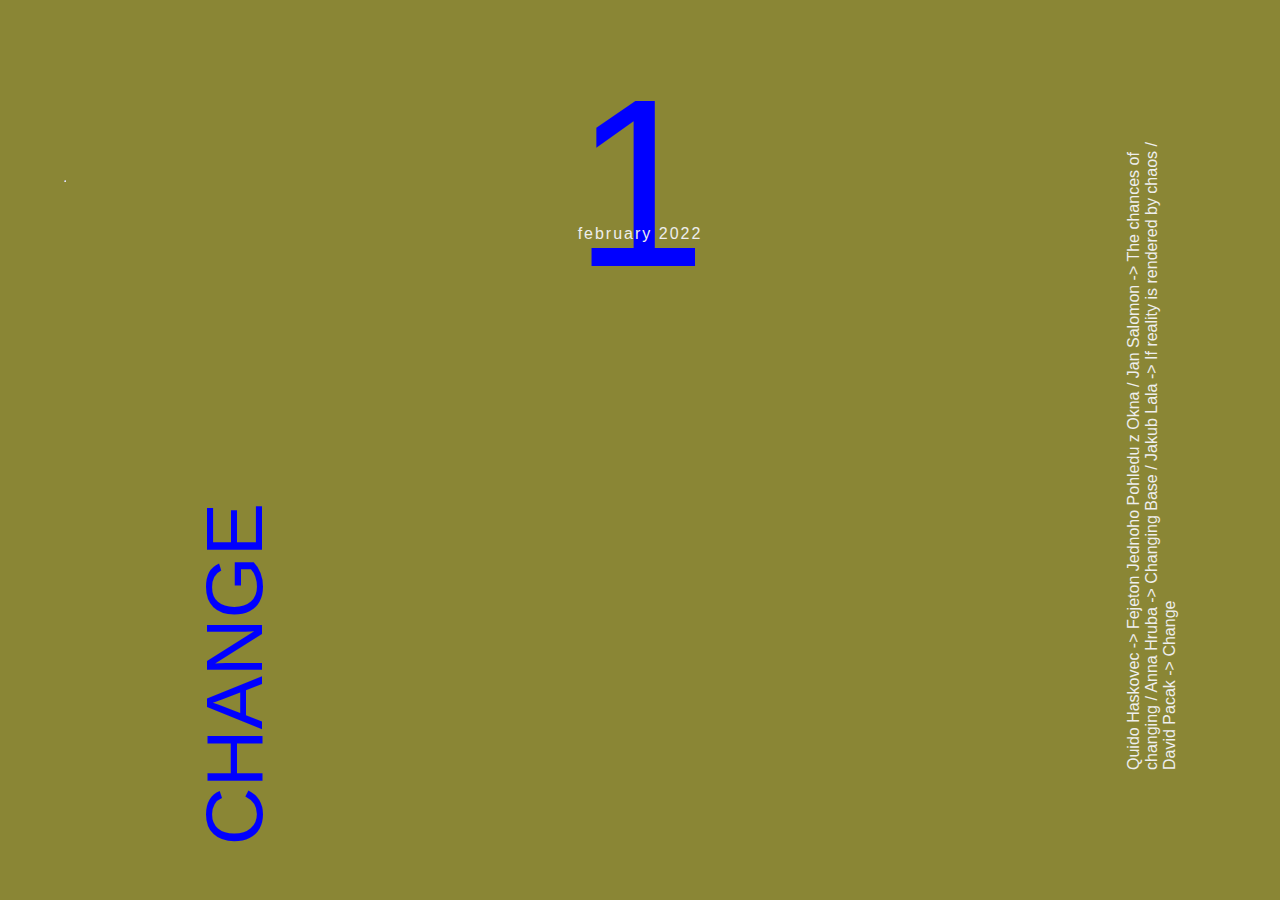
==== index.html @ f6cde09d "change" ====
<!DOCTYPE html>
<html lang="en">

<head>
    <meta charset="UTF-8">
    <meta http-equiv="X-UA-Compatible" content="IE=edge">
    <meta name="viewport" content="width=device-width, initial-scale=1.0">
    <link type="text/css" rel="stylesheet" href="./stripky.css">
    <title>Stripky</title>
</head>

<body>
    <div class="content">
        <section class="front-page">
            <span class="number">1</span>
            <span class="date">february 2022</span>
            <span class="number-title">CHANGE</span>
            <span class="authors">Quido Haskovec -> Fejeton Jednoho Pohledu z Okna / Jan Salomon -> The chances of
                changing / Anna Hruba -> Changing Base / Jakub Lala -> If reality is rendered by chaos / David Pacak ->
                Change</span>
        </section>
        <section class="one">
            <span class="author">Quido Haskovec</span>
            <span class="title">Fejeton Jednoho Pohledu z Okna
                <hr>
            </span>

            <span class="text">Podívám se z okna.
                <br><br>
                Geometrický obrazec poskládaný z kvádrů šedých a cihlových budov, přeplněné popelnice pitvořící se ze
                dna bezedné
                propasti pode mnou ohraničené betonem bez chuti, bez tvaru; přichází jaro. Stejně jako každým rokem
                venkovní vzduch se
                začíná nesměle oteplovat a kdybych z okna viděl nějaké stromy, tak mi to lehkým pokyvováním holých hlav
                potvrdí. Cítí
                konec zimy, která letos byla mírná a usměvavá, bez sněhu, bez slz, ale i přesto se její odchod už
                všichni těší. Stromy
                na to až se zase budou moct pochlubit bujnou kšticí rozcuchaných listů, nebojácně natřásající se ve
                větru velkoměsta, a
                já sám vlastně ani nevím na co. Stejně jako každým rokem mě změna, co smrdí ve vzduch zastihává
                nepřipraveného, ve
                zmuchlaném pyžamu za lehoulince ušmudlanou tabulkou skla s ještě stále zalepenýma očima medem nočních
                snů, které jsem
                tak jako každou noc už v tuhle chvíli už zapomněl. I po dvaceti dvou letech života se stále divím tomu,
                že se dny
                najednou bez vysvětlení začnou prodlužovat, tak jako stíny se zapadajícím sluncem, a všechno je najednou
                o něco
                krásnější.
                <br><br>
                Není to kvůli tomu, že bych o změně ročních období nevěděl, tak jako každý jsem ve čtvrté třídě základní
                školy viděl
                pestře vyvedené ilustrace v učebnici Přírodovědy a poslouchal věčně trpělivou Paní Učitelku, snažící se
                tento zázrak
                zjednodušeně vysvětlit. Chápu, že se naše planeta v rytmu waltzu půvabně obtáčí okolo Slunce, které se
                na ní galantně
                usmívá, někdy o něco víc a někdy zase o něco méně. Překvapí mě každoročně kvůli tomu, že mi skrze
                barevnou výměnu
                okolních kulis násilně připomene, že čas plyne. <br><br>

                S každým novým lístečkem, jenž vypučí na větvičce stromu jsem zase o
                něco starší – s každým vykvetlým kvítkem růže v Kensingtonských Zahradách mi vypadne jeden vlas. Čas
                plyne, jako
                Heraklitova mystická řeka, nikdy do ní nevstoupím podruhé, to proto, že v ní budu už navždy plavat.
                <br><br>
                Dívám se ven z okna do prostorů kanceláří nějaké nadnárodní firmy a jímá se mě jarní úzkost. Jestli pak
                ta dáma oblečená
                v profesionálním sáčku sedící za MacBookem, kterou pozoruji bez ostychu jako leguány v teráriích
                Zoologické Zahrady v
                Tróji, taky ve vzduchu cítí jaro? Těším se na odchod zimy, ale přesto nemám radost z příchodu jara,
                jelikož po něm
                přijde léto. V létě se všechno na chvíli zastaví, to jak horký vzdych roztaví postupně všechny naše
                starosti a tak máme
                chvilku na to si jen tak hrát, dojít společně s kamarády na Petřín a kochat se obzorem, pozorovat svět.
                V létě je čas na
                to se bez ostychu opít, porušit pár zákonů, poznat lásku svého života, poznat novou část světa, ležet na
                ručníku na
                koupališti a číst si, zahrát si volejbal, jít se projít, zavřít očí, propotit triko, usmívat se na lidi.
                <br><br>
                Jímá se mě jarní úzkost, protože je tohle léto jedno z posledních. Poslední možnost se posadit na zem v
                opojení
                absolutní svobody, jelikož za chvíli už budu muset do práce, vzít si hypotéku a stát se dospělým
                člověkem plně
                fungujícím v rámci kapitalistické společnosti.
                <br><br>
                Odvracím zrak od okna.

            </span>
        </section>
        <section class="two">
            <span class="author">Jan Salomon</span>
            <span class="title">The chances of changing
                <hr>
            </span>
            <span class="text">
                It is always enlightening to see my old mates from highschool. Our lives, which used to be so similar
                and dependent on
                one another, now often consist of events which hardly bear any resemblance whatsoever. And although the
                personalities
                might have remained mostly unchanged, the environmental variation we faced individually inevitably
                trickled down and
                altered some of our core values. Consequently, even though our infrequent interactions are still
                surprisingly seamless,
                there are the occasional “aha” moments when one realises that his close friend might not be completely
                aligned with him.
                <br><br>
                While observing significant differences between ourselves and strangers is a quite common occurrence,
                discovering
                disparities between us and our close ones can be much more destabilising. First thing that naturally
                comes to mind is
                the legitimacy and fragility of the relationship itself. Second, arguably an even more derailing aspect,
                is the
                questioning of one's own worldview. Since there likely is some level of respect which you hold for your
                friend, it is
                not as easy to disregard their novel input as it would be in the case of a complete stranger. Suddenly,
                it becomes much
                harder to remain ignorant to whatever novelty you have been made conscious of. This might be one of the
                greatest
                advantages of staying in touch with your old friends. Even though your lives may not be entangled as
                much as they used
                to be, there is an immense potential to continue to learn from one another. By separating, you have
                given each other the
                opportunity to get out of the bubble that was your friendship, a bubble which often led to mindless
                self-validation,
                rather than an exploration of new ideas.
                <br><br>

                I contemplate often how big of a role pure chance played in the progressive changes between my peers and
                I, and to what
                extent the different paths we all took were already predetermined by our nature. It seems to me, looking
                back at the
                last few years when I have been separated from the ones closest to me, that chance had almost everything
                to do with the
                changes in my perspectives. In the end, I did not really know what kind of environment I was signing
                myself up for when
                I was choosing my university, and I certainly had no idea what sort of people I would encounter and be
                influenced by. It
                seems fair to assume that my case is not an exception.
                <br><br>
                The belief that we are able to shape the environment around us and craft our path as we please may be,
                to a large
                extent, an illusion. We all are the products of chance. Often, we do not do what we have carefully
                planned out for
                ourselves ahead, but merely react to the randomness that life throws at us. However, although we are
                constantly and
                involuntarily shaped by what is happening in our close vicinity, we can choose how vulnerable we are
                going to be to
                these external forces. This does not mean we should disregard them, but rather acknowledge that they
                only form a tiny
                subset of what experiencing life can mean. Changing in the light of new experiences is inevitable (and
                also reasonable),
                but staying open to what we do not see is a decision one must actively work for.

            </span>
        </section>
        <section class="three">
            <span class="author">Anna Hruba</span>
            <span class="title">Changing Base
                <hr>
            </span>
            <span class="text">
                Besides being the most cliché form of beauty in nature, sunsets are also unique in that they are the
                subject of probably
                the most unsuccessful photographs. By that I mean attempts at capturing reality that completely miss the
                mark. Turns out
                it’s tough to make a camera sort through the abundance of colour in a way that remains appealing to the
                eye. But we love
                to try. This urge in us to carve out an instant, to create a believable lookalike of the moment, is what
                ends up
                preventing us from perceiving it. The actual click of the shutter takes us out of the reality, because
                we remove our
                attention from the view, giving it to the camera. I think it will be sad when we create phones that
                easily seize
                sunsets. There won’t be much everyday reality left untouched to experience.
                Lately I’ve felt more sensitive to what draws me into reality and what smudges it out. I could easily
                make technology
                the culprit. Spend an hour on my phone and for a couple hours after feeling like I’m not quite present.
                Like I must
                squeeze my hand to check that I’m physically here, because mentally it’s a slight haze. Yet the
                information-beaming
                pixels are only one form of what I replace reality with.
                <br><br>
                Perhaps in my thoughts and talks I stay connected to actual things. Still, it seems so banal to
                recollect what I heard
                or tasted without connecting it to other experiences and trying to uncover the similarities or patterns.
                Again, I enjoy
                leaving the layer closest to now and transforming it into systems or concepts. In conversations and
                contemplations, it
                is more stimulating, fun – and probably this process of departing from reality through our minds is what
                is necessary to
                do art or math or say jokes. So, as I feel like reaching some general truths about my surroundings, I’m
                just pressing
                the shutter.
                <br><br>

                To make the appreciation of good debate worse, my dad told me that when we argue and I make a better
                argument than him,
                it still does not mean I’m right. Which initially sounded like he’s just trying to avoid accepting my
                point of view but
                turns out a good argument is not truth. Now I must ask if when I talk about anything with someone and we
                reach an
                exciting conclusion, did we do that only because it was the end of a random direction we chose to
                pursue? So how can I
                know if my conversation has any value if it’s built on abstract concepts and does not even fold them
                into any truthful
                shapes? What about any of my thoughts?
                <br><br>
                Maybe I’m addicted to escaping reality through ideas or technology. I’m not sure if that would be bad or
                an essential
                part of being human. Nonetheless, this switching between reality of the tangible and intangible makes me
                wonder how much
                spending time in one affects the capacity to experience the other.
            </span>
        </section>
        <section class="four">
            <span class="author">Jakub Lala</span>

            <span class="poem">
                If reality is rendered by chaos, <br><br>
                where quantum blobs leap through walls,<br><br>
                and mother Entropy never falls.<br><br>
                If the Statistics display it all,<br><br>
                and the fundamental law,<br><br>
                brings about nothing,<br><br>
                but a pool of flaws,<br><br>
                what are you?<br><br>
                <br><br>

                You, as the part of the universe, <br><br>
                as not apart from the unity,<br><br>
                are also that thing that is itself indefinite.<br><br>
                Like our minds are swarmed with thoughts,<br><br>
                so your body is stormed with drugs:<br><br>
                all in all making us a disordered bunch of stuff.<br><br>
                If we agreed upon this simple premise,<br><br>

                <br><br>

                that all is inherently random, <br><br>
                and our own subjective experience <br><br>
                is nothing else but a lot of coincidence; <br><br>
                if we are defined by the nature of motion, <br><br>
                and nothing is ever set in stone, <br><br>
                then we should lose the notion, <br><br>
                that we ourselves are not just pure oscillations. <br><br>
                <br><br>

                Still, we do perfect our dreams,<br><br>
                in the world of ideals,<br><br>
                in the world where nothing is dynamic,<br><br>
                where all that is – purely is.<br><br>
                They stand on the stand of its essence,<br><br>
                and we perfectly understand their entire presence –<br><br>
                all of it, all at once, once and for all.<br><br>
                <br><br>

                How can this be?<br><br>
                If we are an ever-perturbing stream of matter,<br><br>
                how come all that matters,<br><br>
                would be unperturbable?<br><br>
                <br><br>
                ‘Oh, how much I would love to be better at ice hockey!’<br><br>
            </span>
        </section>
        <section class="four">
            <span class="poem">
                This hope and expectation for the future,<br><br>
                a static place that once it comes<br><br>
                is again transformed by the ever-present presence<br><br>
                of the present moment<br><br>
                which is just a torment<br><br>
                and a turmoil<br><br>
                of vanishing thoughts<br><br>
                and scorching sounds;<br><br>
                this longing for the ideal future,<br><br>
                which can never come,<br><br>
                as nothing ever arrives<br><br>
                and it will remain in the process of coming;<br><br>

                this wishful ambition,<br><br>
                laid out within boards,<br><br>
                paints the image wrong,<br><br>
                as no stroke could ever do<br><br>
                what God did a long time ago.<br><br>
                <br><br>
                Climbing up the stairs to my ideal,<br><br>
                regardless of me ever arriving to it,<br><br>
                my static goal – stuck in my gut –<br><br>
                will never describe the meaning<br><br>
                behind the nature’s rut:<br><br>
                <br><br>
                ‘If I were to become smarter, will I ever be smart?’<br><br>
                <br><br>
                Clinging to static ideas<br><br>
                does never bring about the tactile fruit.<br><br>
                And then living our lives with a boundary in mind<br><br>
                brings about nothing but a bad mood.<br><br>
                <br><br>
                No finish line is ever attainable.<br><br>
                There’s no fine line within the scope.<br><br>
                As a dynamically made beast,<br><br>
                I, myself, could never lie within beauty’s reach.<br><br>
                <br><br>
                My perception is limitless,<br><br>
                yet all my words keep on drawing the borderlands.<br><br>
                My goal should be limitless,<br><br>
                yet all it might ever be is incomparably bland.<br><br>
                – the useful target is both unbound and blank.<br><br>
            </span>
        </section>
        <section class="four">
            <span class="poem">
                Oh, how complex human creatures are<br><br>
                and how easily do we fall<br><br>
                into the midst of perfect words<br><br>
                that make no justice to it all<br><br>
                and just reduce the billiard balls<br><br>
                to a few lines of code.<br><br>
                <br><br>
                Oh, how much I would want<br><br>
                to let go of all my goals<br><br>
                and live within the boundlessness<br><br>
                of the reality’s brawl.<br><br>
                <br><br>
                Oh, how much would I want.<br><br>
            </span>
        </section>
        <section class="five">
            <span class="author">David Pacak</span>
            <span class="title">Change
                <hr>
            </span>
            <span class="text">
                Since I’m assuming most of you will tackle this rather broad theme from a life-change perspective (and
                since I have
                become rather exhausted contemplating about the uncertainty and change that I am currently going through
                in life on a
                daily basis) I will try and approach this topic from a bit of a different angle.
                <br><br>
                One of my courses this semester is called “Organisational change”. Bit of an ambiguous title if you ask
                me. What does
                organisational change even mean? Well, basically the nature of work has been constantly changing over
                the past couple of
                hundred years as organisations need to meet the challenges and pressures of the modern world. The main
                themes of this
                module are how are organisations changing and how to approach change from an organisational perspective,
                but in this
                short text, I would like to relate organisational change to our future careers. So how will our careers
                be different
                from the ones of our parents and what sort of benefits and challenges will we face? First of all, our
                jobs will be more
                flexible. Do you want to work from home? Sure, go ahead. Do you want to work 4-days a week? Sure, go
                ahead (as long as
                you meet your targets). Do you want to go for a 2-month long trip across Asia? Sure, go ahead (as long
                as you’ll work
                even harder when you come back). Sounds rather appealing. But. Secondly, our careers will be way more
                uncertain. There
                will no longer be a thing such as a life-long career (very common in the current Czech Republic) due to
                firms having to
                more effectively match capacity to demand. So, if you are struggling with uncertainty and change in your
                current life
                (similarly to me), perhaps it’s time to face them head-on, as the sooner we learn how to handle constant
                change and
                <br><br>
                uncertainty, the better equipped we will be for the future labour market. Are you excited about the jobs
                of the future?
                And do you think that increased flexibility/increased uncertainty is a worthy trade-off?
                <br><br>
                On a bit of a different note. There is a major change in technical regulations in F1 this season. Such a
                change only
                happens around once every decade or so and usually decides what team will be dominant in the upcoming
                years. F1 is a
                very inequitable sport full of positive feedback loops, so it is incredibly exciting that all teams will
                be starting
                “from scratch” and have a similar chance at coming up with a design, which will bring them success in
                the foreseeable
                future. Who will best adapt to the new regulations? Mercedes? Red Bull? McLaren? And who will win the
                title? Hamilton?
                Sainz? Alonso? No one knows. Everyone has a shot at winning.
            </span>
        </section>
        <section class="six">
            <span class="author"></span>
            <span class="title">
                <hr>
            </span>
            <span class="text-left">

                <br><br>
            </span>
            <span class="text-right">

            </span>
        </section>
    </div>
</body>

</html>
---- stripky.css ----
* {
  margin: 0;
  padding: 0;
  box-sizing: border-box;
  font-family: sans-serif;
}

/*ADD MEDIA QUERIES FOR PHONES
*/
@media (max-width: 800px) {
  /* CSS that should be displayed if width is equal to or less than 800px goes here */
}

.content {
  overflow-y: scroll;
  scroll-snap-type: y mandatory;
  height: 100vh;
}

section {
  font-weight: 300;
  height: 100vh;
  display: flex;
  justify-content: center;
  align-items: center;

  scroll-snap-align: center;
  scroll-snap-stop: normal;
}

.front-page {
  position: relative;
  background: #8a8635;
}

.number {
  font-size: 15em;
  position: absolute;
  top: 5%;
  color: blue;
}

.date {
  position: absolute;
  top: 25%;
  letter-spacing: 2px;
  color: #eeeeee;
}

.number-title {
  position: absolute;
  transform: rotate(-90deg);
  left: 5%;
  bottom: 20%;
  font-size: 5em;
  color: blue;
}

.authors {
  position: absolute;
  transform: rotate(-90deg);
  right: -20%;
  width: 50%;
  margin-right: 5%;
  color: #eeeeee;
}

.one {
  background: #91c483;
  position: relative;
}

.author {
  position: absolute;
  top: 15%;
  left: 5%;
}

.title {
  position: absolute;
  top: 20%;
  left: 5%;
}

.text-left {
  position: absolute;
  left: 5%;
  top: 25%;
  height: 50%;
  width: 44%;
  line-height: 1.6;
  text-align: justify;
  text-justify: inter-word;
  color: #353434;
}

.text-right {
  position: absolute;
  right: 5%;
  top: 15%;
  height: 50%;
  width: 44%;
  line-height: 1.6;
  text-align: justify;
  text-justify: inter-word;
  color: #353434;
}

.col-left {
  position: absolute;
  left: 15%;
  top: 25%;
  height: 50%;
  width: 30%;
  color: #353434;
}

.col-right {
  position: absolute;
  right: 15%;
  top: 25%;
  height: 50%;
  width: 30%;
  color: #353434;
}

.continue-poem {
  position: relative;
}

.continue-poem .col-left {
  position: absolute;
  left: 15%;
  top: 15%;
  height: 50%;
  width: 30%;
  color: #353434;
}

.continue-poem .col-right {
  position: absolute;
  right: 15%;
  top: 15%;
  height: 50%;
  width: 30%;
  color: #353434;
}

.one hr {
  border: 1px solid green;
}

.two {
  background: #eeeeee;
  position: relative;
}

.three {
  background: #ff6464;
  position: relative;
}

.four,
.continue-poem {
  background: #977171;
  position: relative;
}

.five {
  background: #8a8635;
  position: relative;
}
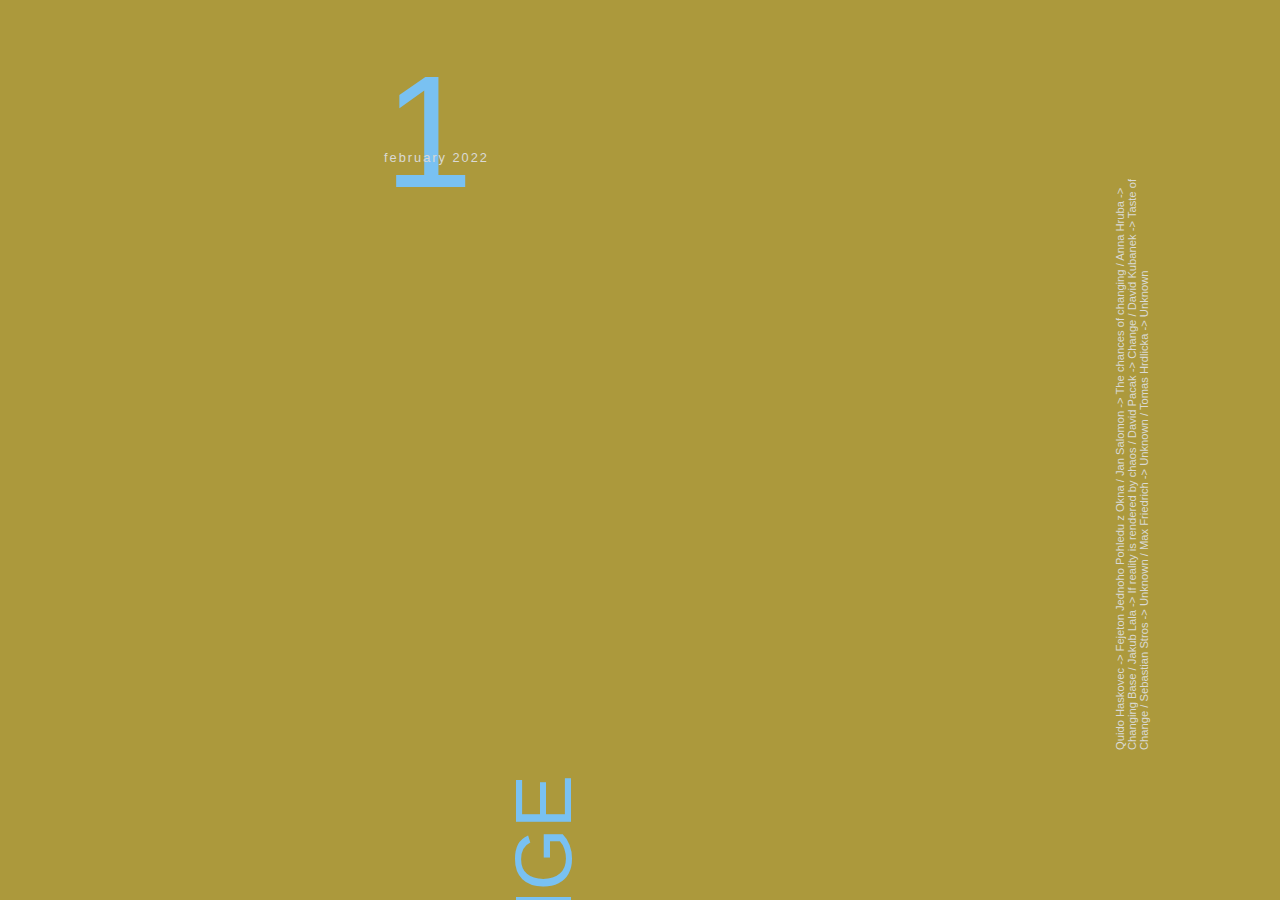
==== commit aa5381c7: "added david's text and made adjustments for the phone so the title and author are easier seen" ====
--- a/index.html
+++ b/index.html
@@ -17,13 +17,11 @@
             <span class="number-title">CHANGE</span>
             <span class="authors">Quido Haskovec -> Fejeton Jednoho Pohledu z Okna / Jan Salomon -> The chances of
                 changing / Anna Hruba -> Changing Base / Jakub Lala -> If reality is rendered by chaos / David Pacak ->
-                Change</span>
+                Change / David Kubanek -> Taste of Change / Sebastian Stros -> Unknown / Max Friedrich -> Unknown / Tomas Hrdlicka -> Unknown</span>
         </section>
         <section class="one">
             <span class="author">Quido Haskovec</span>
-            <span class="title">Fejeton Jednoho Pohledu z Okna
-                <hr>
-            </span>
+            <span class="title">Fejeton Jednoho Pohledu z Okna</span>
 
             <span class="text">Podívám se z okna.
                 <br><br>
@@ -88,9 +86,7 @@
         </section>
         <section class="two">
             <span class="author">Jan Salomon</span>
-            <span class="title">The chances of changing
-                <hr>
-            </span>
+            <span class="title">The chances of changing</span>
             <span class="text">
                 It is always enlightening to see my old mates from highschool. Our lives, which used to be so similar
                 and dependent on
@@ -154,9 +150,7 @@
         </section>
         <section class="three">
             <span class="author">Anna Hruba</span>
-            <span class="title">Changing Base
-                <hr>
-            </span>
+            <span class="title">Changing Base</span>
             <span class="text">
                 Besides being the most cliché form of beauty in nature, sunsets are also unique in that they are the
                 subject of probably
@@ -232,7 +226,6 @@
                 so your body is stormed with drugs:<br><br>
                 all in all making us a disordered bunch of stuff.<br><br>
                 If we agreed upon this simple premise,<br><br>
-
                 <br><br>
 
                 that all is inherently random, <br><br>
@@ -253,16 +246,19 @@
                 all of it, all at once, once and for all.<br><br>
                 <br><br>
 
+            </span>
+        </section>
+        <section class="four">
+            <span class="poem">
                 How can this be?<br><br>
                 If we are an ever-perturbing stream of matter,<br><br>
                 how come all that matters,<br><br>
                 would be unperturbable?<br><br>
                 <br><br>
+
                 ‘Oh, how much I would love to be better at ice hockey!’<br><br>
-            </span>
-        </section>
-        <section class="four">
-            <span class="poem">
+                <br><br>
+
                 This hope and expectation for the future,<br><br>
                 a static place that once it comes<br><br>
                 is again transformed by the ever-present presence<br><br>
@@ -275,6 +271,7 @@
                 which can never come,<br><br>
                 as nothing ever arrives<br><br>
                 and it will remain in the process of coming;<br><br>
+                <br><br>
 
                 this wishful ambition,<br><br>
                 laid out within boards,<br><br>
@@ -282,33 +279,39 @@
                 as no stroke could ever do<br><br>
                 what God did a long time ago.<br><br>
                 <br><br>
+
                 Climbing up the stairs to my ideal,<br><br>
                 regardless of me ever arriving to it,<br><br>
                 my static goal – stuck in my gut –<br><br>
                 will never describe the meaning<br><br>
                 behind the nature’s rut:<br><br>
                 <br><br>
+
                 ‘If I were to become smarter, will I ever be smart?’<br><br>
                 <br><br>
+
                 Clinging to static ideas<br><br>
                 does never bring about the tactile fruit.<br><br>
                 And then living our lives with a boundary in mind<br><br>
                 brings about nothing but a bad mood.<br><br>
                 <br><br>
+
+            </span>
+        </section>
+        <section class="four">
+            <span class="poem">
                 No finish line is ever attainable.<br><br>
                 There’s no fine line within the scope.<br><br>
                 As a dynamically made beast,<br><br>
                 I, myself, could never lie within beauty’s reach.<br><br>
                 <br><br>
+
                 My perception is limitless,<br><br>
                 yet all my words keep on drawing the borderlands.<br><br>
                 My goal should be limitless,<br><br>
                 yet all it might ever be is incomparably bland.<br><br>
                 – the useful target is both unbound and blank.<br><br>
-            </span>
-        </section>
-        <section class="four">
-            <span class="poem">
+                <br><br>
                 Oh, how complex human creatures are<br><br>
                 and how easily do we fall<br><br>
                 into the midst of perfect words<br><br>
@@ -326,9 +329,7 @@
         </section>
         <section class="five">
             <span class="author">David Pacak</span>
-            <span class="title">Change
-                <hr>
-            </span>
+            <span class="title">Change</span>
             <span class="text">
                 Since I’m assuming most of you will tackle this rather broad theme from a life-change perspective (and
                 since I have
@@ -379,9 +380,59 @@
             </span>
         </section>
         <section class="six">
+            <span class="author">David Kubanek</span>
+            <span class="title">Taste of Change</span>
+            <span class="dialogue">
+                <span class="dialogue-left">What is happening to me?</span> <br> <br>
+                <span class="dialogue-right">You are having a vision.</span> <br> <br>
+                <span class="dialogue-left">But I don’t see anything.</span> <br> <br>
+                <span class="dialogue-right">No, but soon you might understand something.</span> <br> <br>
+                <span class="dialogue-left">Who are you? Do you see me?</span> <br> <br>
+                <span class="dialogue-right">
+                    You occupy my world, but I don’t really occupy yours. I’m above your frame of reference. I am what you are to a
+                    bacterium: confined to its two-dimensional world it doesn’t grasp your world of three dimensions, your world of symbols
+                    and abstractions. I am displaced from you by one more plane, one more level of abstraction.
+                    <br><br>
+                    And yes, I do see you, though not with the eyes. <br> <br>
+                </span>
+                <span class="dialogue-left">What do you see then?</span><br> <br>
+                <span class="dialogue-right">
+                    To put it in your terms, I see you as an ensemble of balance points. I see where you stand on the scale of love and
+                    hatred, generosity and greed, industriousness and laziness. I see your position on all the scales. Even those that are
+                    defined by your circumstances more than your choices like luck and misfortune or health and disease. Except we don’t use
+                    such dualities. We perceive you as free-floating points defined by a single quality. <br> <br>
+                </span> <br> <br>
+                <span class="dialogue-left">You mean virtue? Or perhaps goodness?</span><br> <br>
+                <span class="dialogue-right">
+                    Flavour. You could hardly grasp it from your perspective. We don’t only perceive who you are, but how you got there, the
+                    path. That’s who you are to us. The change over time. We perceive you as four-dimensional entities with the temporal
+                    dimension palpable in its entirety while you only experience a slice of it at a time, the present. Like if you plot a
+                    variable over time to see the shape of its change, we feel how all those balance points that define your being shift in
+                    position throughout your entire life. Change defines your flavour. That’s what we feel. You might call it destiny. <br> <br>
+                </span><br> <br>
+                <span class="dialogue-left">And can you taste a good life? I mean, are some better than others? </span><br> <br>
+                <span class="dialogue-right">
+                    Some of you are a bit blander, some offer more exotic flavours, but we don’t do good or bad, all just are. It’s a matter
+                    of taste. <br> <br>
+                    And it’s not only you humans we feel. It’s all other life, it’s the full physical, social, epistemic reality. It’s
+                    everything. What a spectacle to feel it whole as it twists through time as an entangled swarm. <br> <br>
+                </span><br> <br>
+                <span class="dialogue-left">
+                    So, if you can taste it all, our universe just as our life must have an end. Like feeling the shape of an infinite
+                    object, one cannot taste eternity, right?
+                </span><br> <br>
+                <span class="dialogue-right">
+                        I won’t reveal this to you. I too only get a slice of perhaps an even higher reality. I too face inherent mysteries. But
+                    I will tell you this. Do not clutch to a static picture of the world but move with the tides of its dynamic nature. Life
+                    doesn’t linger. Embrace impermanence as a property of reality and appreciate the temporal dimension of its beauty. It’s
+                    not constant, incessant Eden, it’s a dynamic paradise so learn to dance to its music. Live it, study it, and perhaps
+                    you’ll get a glimpse of its taste. Perhaps you’ll see that there’s a bit of flavour in everything.
+                </span><br> <br>
+            </span>
+        </section>
+        <section class="seven">
             <span class="author"></span>
             <span class="title">
-                <hr>
             </span>
             <span class="text-left">
 
--- a/stripky.css
+++ b/stripky.css
@@ -1,14 +1,17 @@
+:root {
+  --content-text: #353434;
+  --title-blue: #79c1f2;
+  --title-text: #dad9d6;
+  --theme-one-color: #bb8588;
+  --theme-two-color: #cdb699;
+  --theme-three-color: #869aae;
+}
+
 * {
   margin: 0;
   padding: 0;
   box-sizing: border-box;
   font-family: sans-serif;
-}
-
-/*ADD MEDIA QUERIES FOR PHONES
-*/
-@media (max-width: 800px) {
-  /* CSS that should be displayed if width is equal to or less than 800px goes here */
 }
 
 .content {
@@ -24,149 +27,385 @@
   justify-content: center;
   align-items: center;
 
-  scroll-snap-align: center;
+  scroll-snap-align: start;
   scroll-snap-stop: normal;
-}
-
-.front-page {
-  position: relative;
-  background: #8a8635;
 }
 
 .number {
   font-size: 15em;
   position: absolute;
-  top: 5%;
-  color: blue;
+  top: 40px;
+  color: var(--title-blue);
 }
 
 .date {
   position: absolute;
-  top: 25%;
+  top: 200px;
   letter-spacing: 2px;
-  color: #eeeeee;
+  color: var(--title-text);
 }
 
 .number-title {
   position: absolute;
   transform: rotate(-90deg);
+  left: 1%;
+  margin-bottom: -20%;
+  font-size: 5em;
+  color: var(--title-blue);
+}
+
+.authors {
+  position: absolute;
+  transform: rotate(-90deg);
+
+  margin-right: 15%;
+  color: var(--title-text);
+}
+
+.author {
+  position: absolute;
+  top: 55px;
   left: 5%;
-  bottom: 20%;
-  font-size: 5em;
-  color: blue;
-}
-
-.authors {
-  position: absolute;
-  transform: rotate(-90deg);
-  right: -20%;
-  width: 50%;
-  margin-right: 5%;
-  color: #eeeeee;
-}
-
-.one {
-  background: #91c483;
-  position: relative;
-}
-
-.author {
-  position: absolute;
-  top: 15%;
+  color: var(--content-text);
+}
+
+.title {
+  position: absolute;
+  top: 55px;
+  left: 50%;
+  color: var(--content-text);
+  text-transform: uppercase;
+}
+
+.text {
+  column-count: 2;
+  column-gap: 50px;
+
+  position: absolute;
+  top: 125px;
   left: 5%;
-}
-
-.title {
-  position: absolute;
-  top: 20%;
-  left: 5%;
-}
-
-.text-left {
-  position: absolute;
-  left: 5%;
-  top: 25%;
-  height: 50%;
-  width: 44%;
-  line-height: 1.6;
+  right: 5%;
+  height: fit-content;
+  line-height: 1.3;
   text-align: justify;
   text-justify: inter-word;
-  color: #353434;
-}
-
-.text-right {
-  position: absolute;
+  color: var(--content-text);
+}
+
+.poem {
+  column-count: 3;
+
+  position: absolute;
+  top: 135px;
+  left: 5%;
   right: 5%;
-  top: 15%;
-  height: 50%;
-  width: 44%;
-  line-height: 1.6;
+  height: fit-content;
+  color: var(--content-text);
+}
+
+.dialogue {
+  column-count: 2;
+
+  position: absolute;
+  top: 135px;
+  left: 5%;
+  right: 5%;
+  height: fit-content;
+  color: var(--content-text);
+}
+
+.dialogue-left {
+  text-align: left;
   text-align: justify;
-  text-justify: inter-word;
-  color: #353434;
-}
-
-.col-left {
-  position: absolute;
-  left: 15%;
-  top: 25%;
-  height: 50%;
-  width: 30%;
-  color: #353434;
-}
-
-.col-right {
-  position: absolute;
-  right: 15%;
-  top: 25%;
-  height: 50%;
-  width: 30%;
-  color: #353434;
+  font-style: italic;
+}
+
+.dialogue-right {
+  float: right;
+  text-align: right;
+  text-align: justify;
+  margin-left: 20%;
+}
+
+.front-page {
+  position: relative;
+  background: #ac993c;
 }
 
 .continue-poem {
   position: relative;
 }
 
-.continue-poem .col-left {
-  position: absolute;
-  left: 15%;
-  top: 15%;
-  height: 50%;
-  width: 30%;
-  color: #353434;
-}
-
-.continue-poem .col-right {
-  position: absolute;
-  right: 15%;
-  top: 15%;
-  height: 50%;
-  width: 30%;
-  color: #353434;
-}
-
-.one hr {
-  border: 1px solid green;
+.one {
+  background: var(--theme-one-color);
+  position: relative;
 }
 
 .two {
-  background: #eeeeee;
+  background: var(--theme-two-color);
   position: relative;
 }
 
 .three {
-  background: #ff6464;
+  background: var(--theme-three-color);
   position: relative;
 }
 
 .four,
 .continue-poem {
-  background: #977171;
+  background: var(--theme-one-color);
   position: relative;
 }
 
 .five {
-  background: #8a8635;
-  position: relative;
-}
+  background: var(--theme-two-color);
+  position: relative;
+}
+
+.six {
+  background: var(--theme-three-color);
+  position: relative;
+}
+
+@media screen and (max-width: 25em) {
+  .authors {
+    position: absolute;
+    transform: rotate(-90deg);
+    left: 8%;
+    width: 500px;
+    font-size: 0.7em;
+  }
+
+  .number {
+    font-size: 7em;
+    position: absolute;
+    top: 15%;
+    left: 30%;
+    color: var(--title-blue);
+  }
+
+  .date {
+    position: absolute;
+    top: 23%;
+    left: 30%;
+    font-size: 0.6em;
+    letter-spacing: 2px;
+  }
+
+  .number-title {
+    right: 16%;
+    top: 60%;
+    font-size: 5em;
+  }
+
+  .author,
+  .title,
+  .text,
+  .poem,
+  .dialogue {
+    margin-top: 5em;
+  }
+
+  .text {
+    column-count: 1;
+    font-size: 0.9em;
+  }
+
+  .poem {
+    column-count: 2;
+    font-size: 0.9em;
+  }
+
+  .dialogue {
+    column-count: 1;
+    font-size: 00.9em;
+  }
+
+  .one {
+    height: 300vh;
+  }
+
+  .two {
+    height: 290vh;
+  }
+
+  .three,
+  .five {
+    height: 250vh;
+  }
+
+  .four {
+    height: 170vh;
+  }
+
+  .six {
+    height: 300vh;
+  }
+}
+
+@media screen and (min-width: 30em) {
+  .authors {
+    position: absolute;
+    transform: rotate(-90deg);
+    left: 8%;
+    width: 500px;
+    font-size: 0.7em;
+  }
+
+  .number {
+    font-size: 7em;
+    position: absolute;
+    top: 15%;
+    left: 30%;
+    color: var(--title-blue);
+  }
+
+  .date {
+    position: absolute;
+    top: 23%;
+    left: 30%;
+    font-size: 0.6em;
+    letter-spacing: 2px;
+  }
+
+  .number-title {
+    right: 16%;
+    top: 60%;
+    font-size: 5em;
+  }
+
+  .author,
+  .title,
+  .text,
+  .poem,
+  .dialogue {
+    margin-top: 5em;
+  }
+
+  .text {
+    column-count: 1;
+    font-size: 0.9em;
+  }
+
+  .poem {
+    column-count: 2;
+    font-size: 0.9em;
+  }
+
+  .dialogue {
+    column-count: 1;
+  }
+
+  .one {
+    height: 230vh;
+  }
+
+  .two {
+    height: 220vh;
+  }
+
+  .three,
+  .five {
+    height: 200vh;
+  }
+
+  .four {
+    height: 150vh;
+  }
+
+  .six {
+    height: 270vh;
+  }
+}
+
+@media screen and (min-width: 30em) {
+  .authors {
+    position: absolute;
+    transform: rotate(-90deg);
+    left: 40%;
+    width: 500px;
+  }
+
+  .number {
+    font-size: 10em;
+    position: absolute;
+    top: 40px;
+    color: var(--title-blue);
+  }
+
+  .date {
+    position: absolute;
+    top: 150px;
+    font-size: 0.8em;
+    letter-spacing: 2px;
+  }
+
+  .title {
+    position: absolute;
+    top: 55px;
+    left: 50%;
+  }
+
+  .one,
+  .two,
+  .three,
+  .five {
+    height: 200vh;
+  }
+
+  .six {
+    height: 220vh;
+  }
+
+  .four {
+    height: 150vh;
+  }
+}
+
+@media screen and (min-width: 44em) {
+  .authors {
+    position: absolute;
+    transform: rotate(-90deg);
+    left: 60%;
+    width: 500px;
+  }
+
+  .one,
+  .two,
+  .three,
+  .five {
+    height: 130vh;
+  }
+
+  .six {
+    height: 200vh;
+  }
+
+  .four {
+    height: 100vh;
+  }
+}
+
+@media screen and (min-width: 60em) {
+  .authors {
+    position: absolute;
+    transform: rotate(-90deg);
+    left: 65%;
+    width: 600px;
+  }
+
+  .one,
+  .two,
+  .three,
+  .five {
+    height: 110vh;
+  }
+
+  .six {
+    height: 190vh;
+  }
+
+  .four {
+    height: 100vh;
+  }
+}
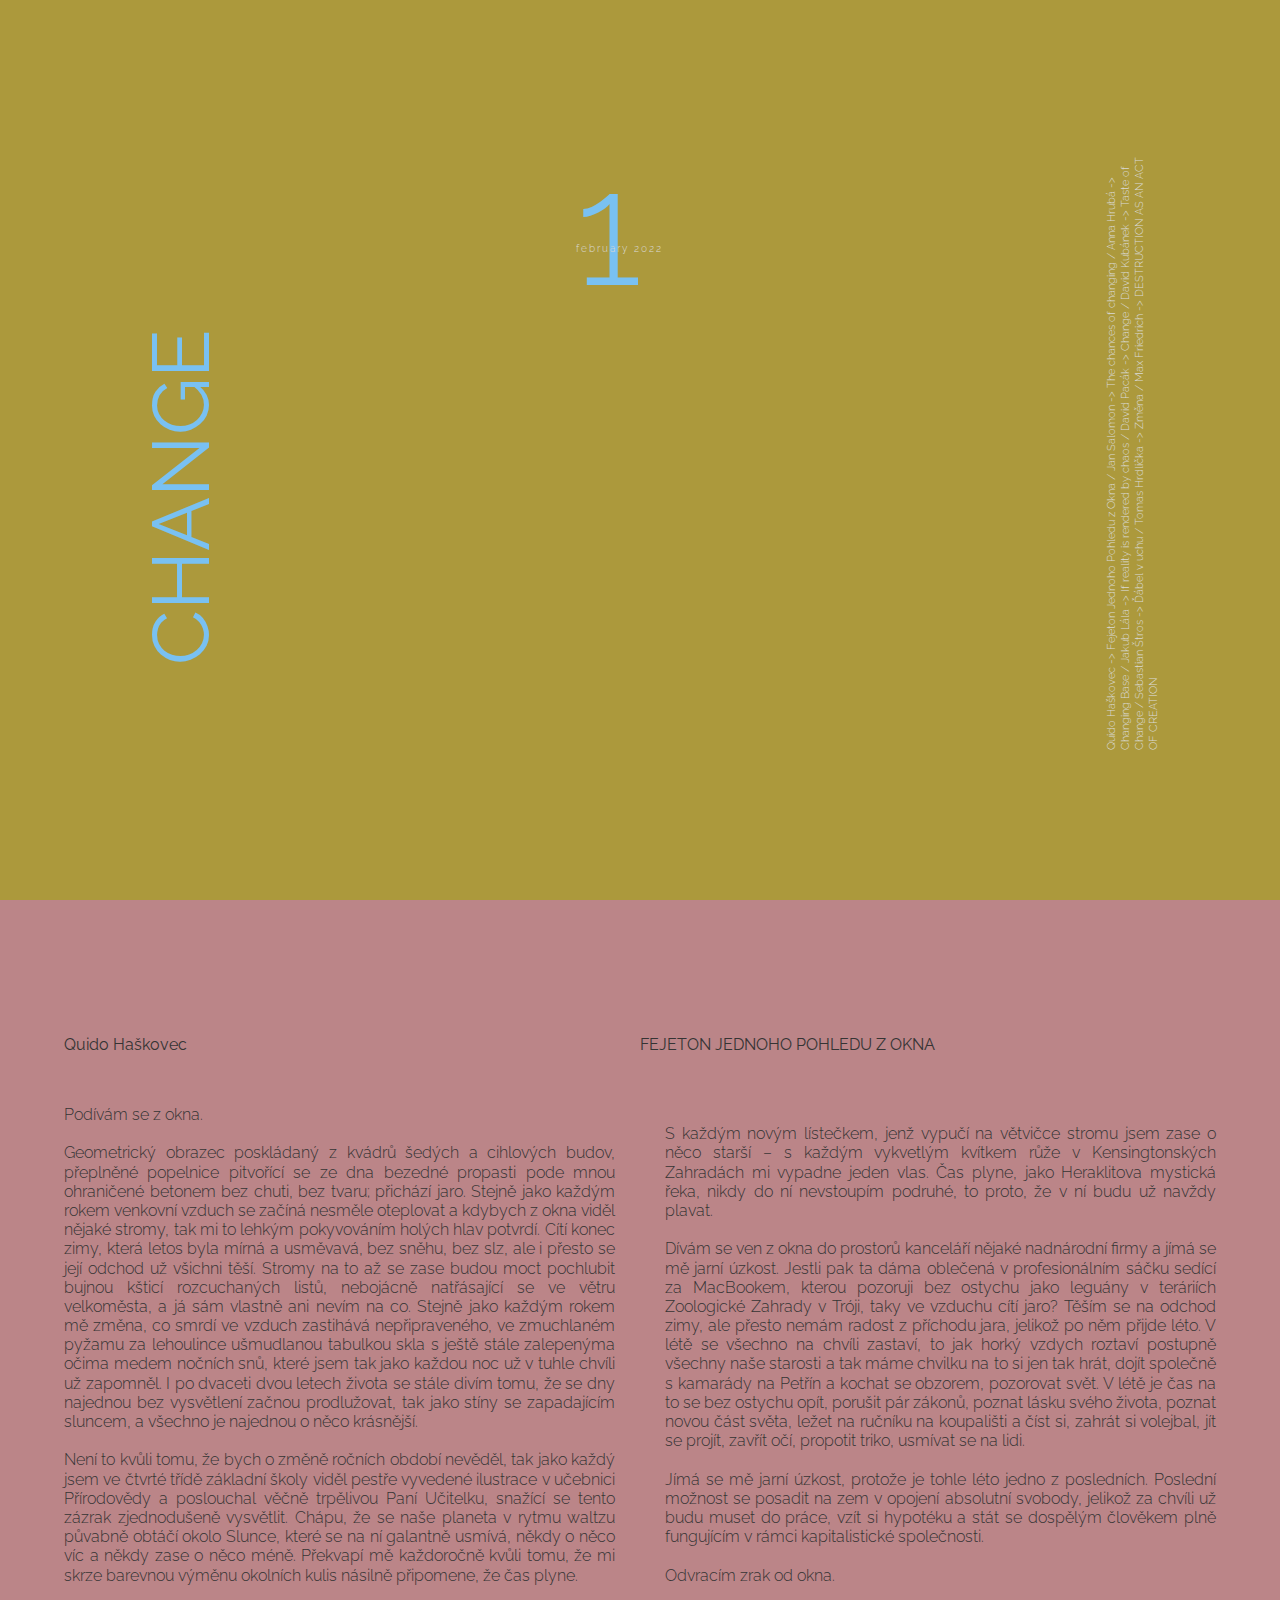
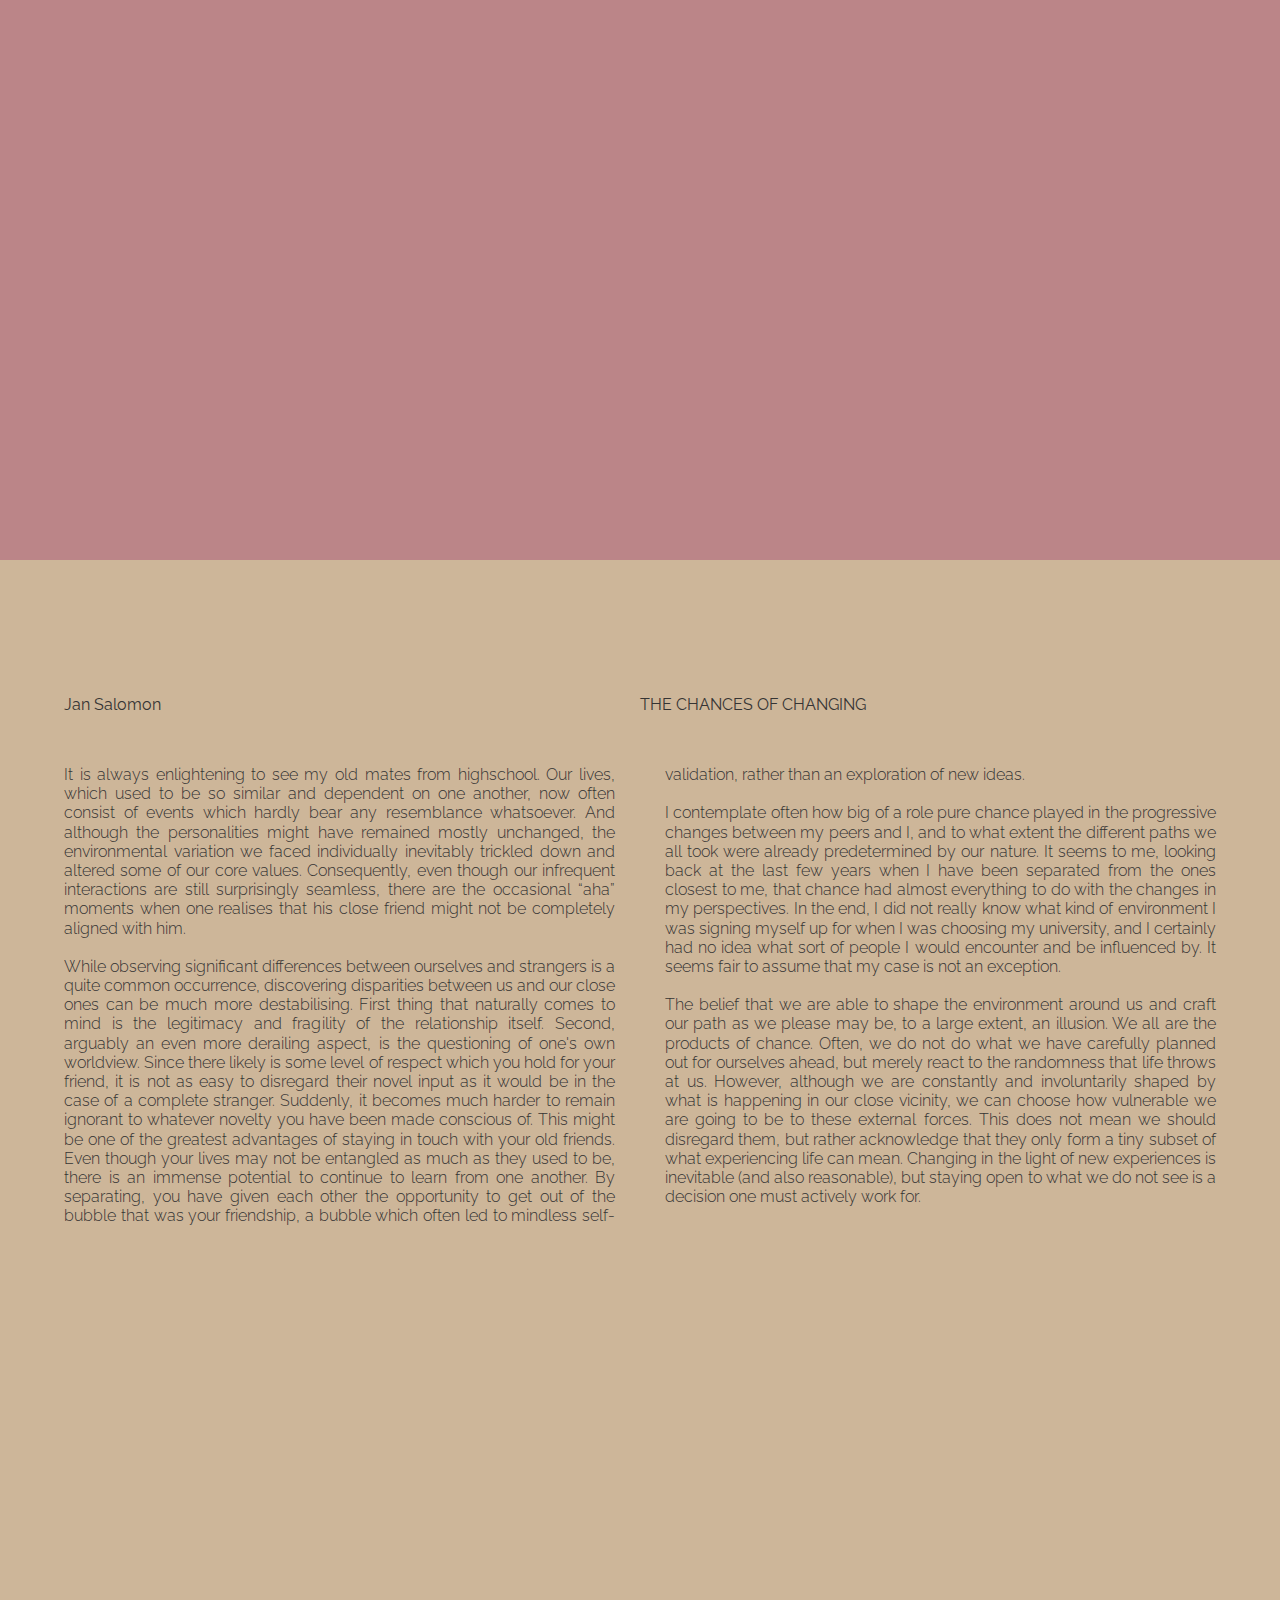
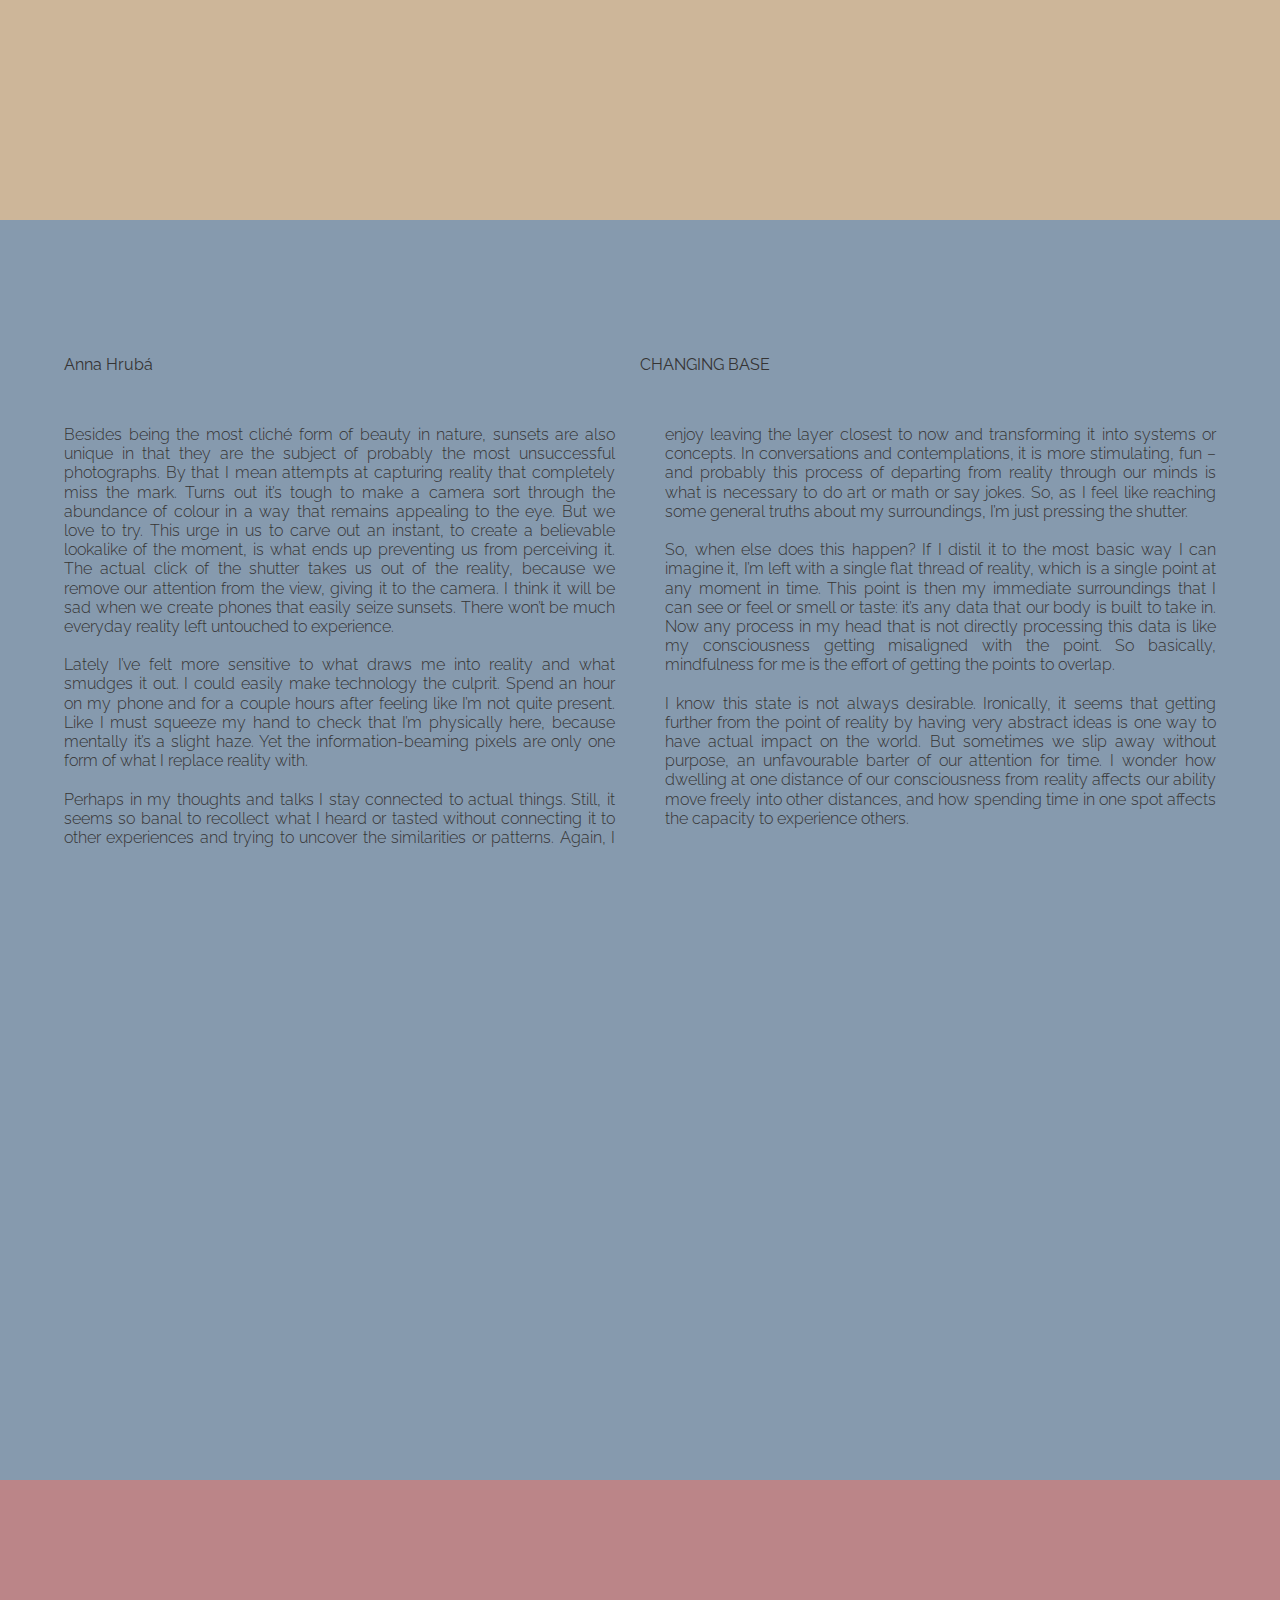
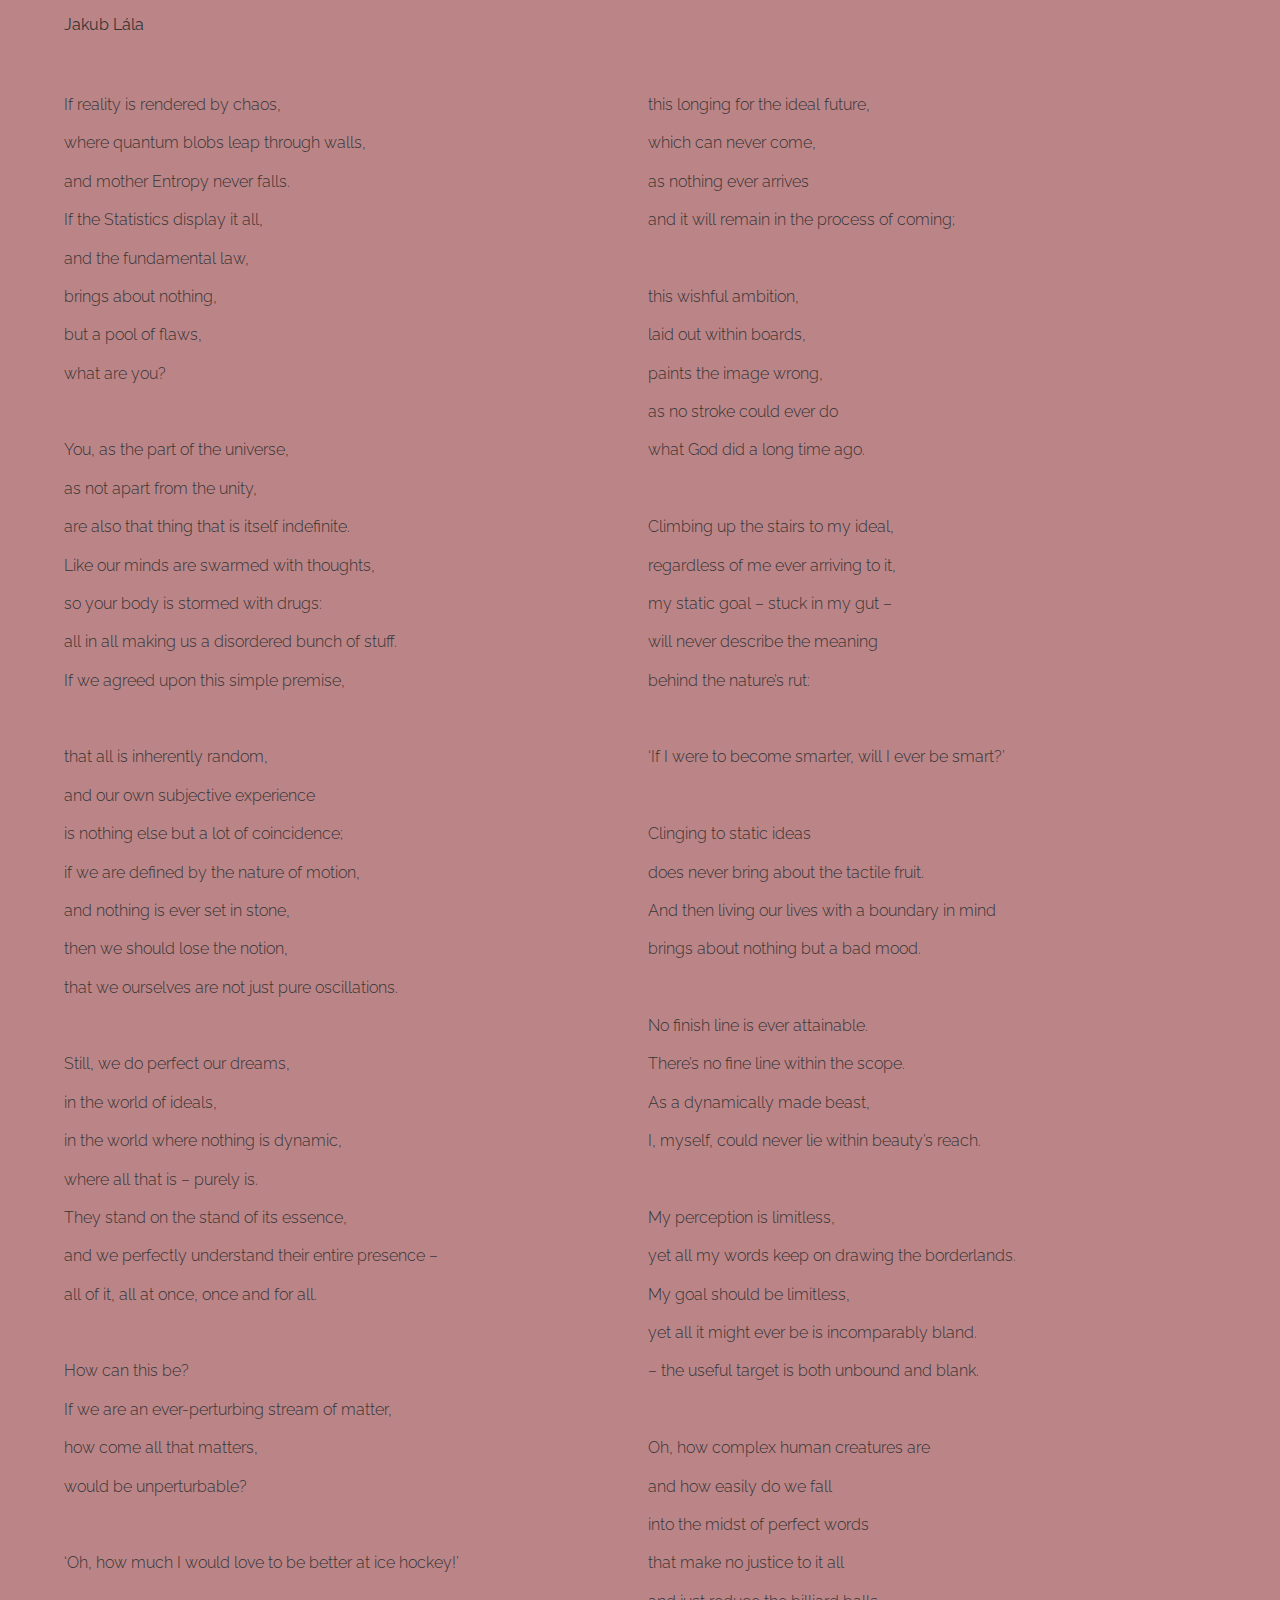
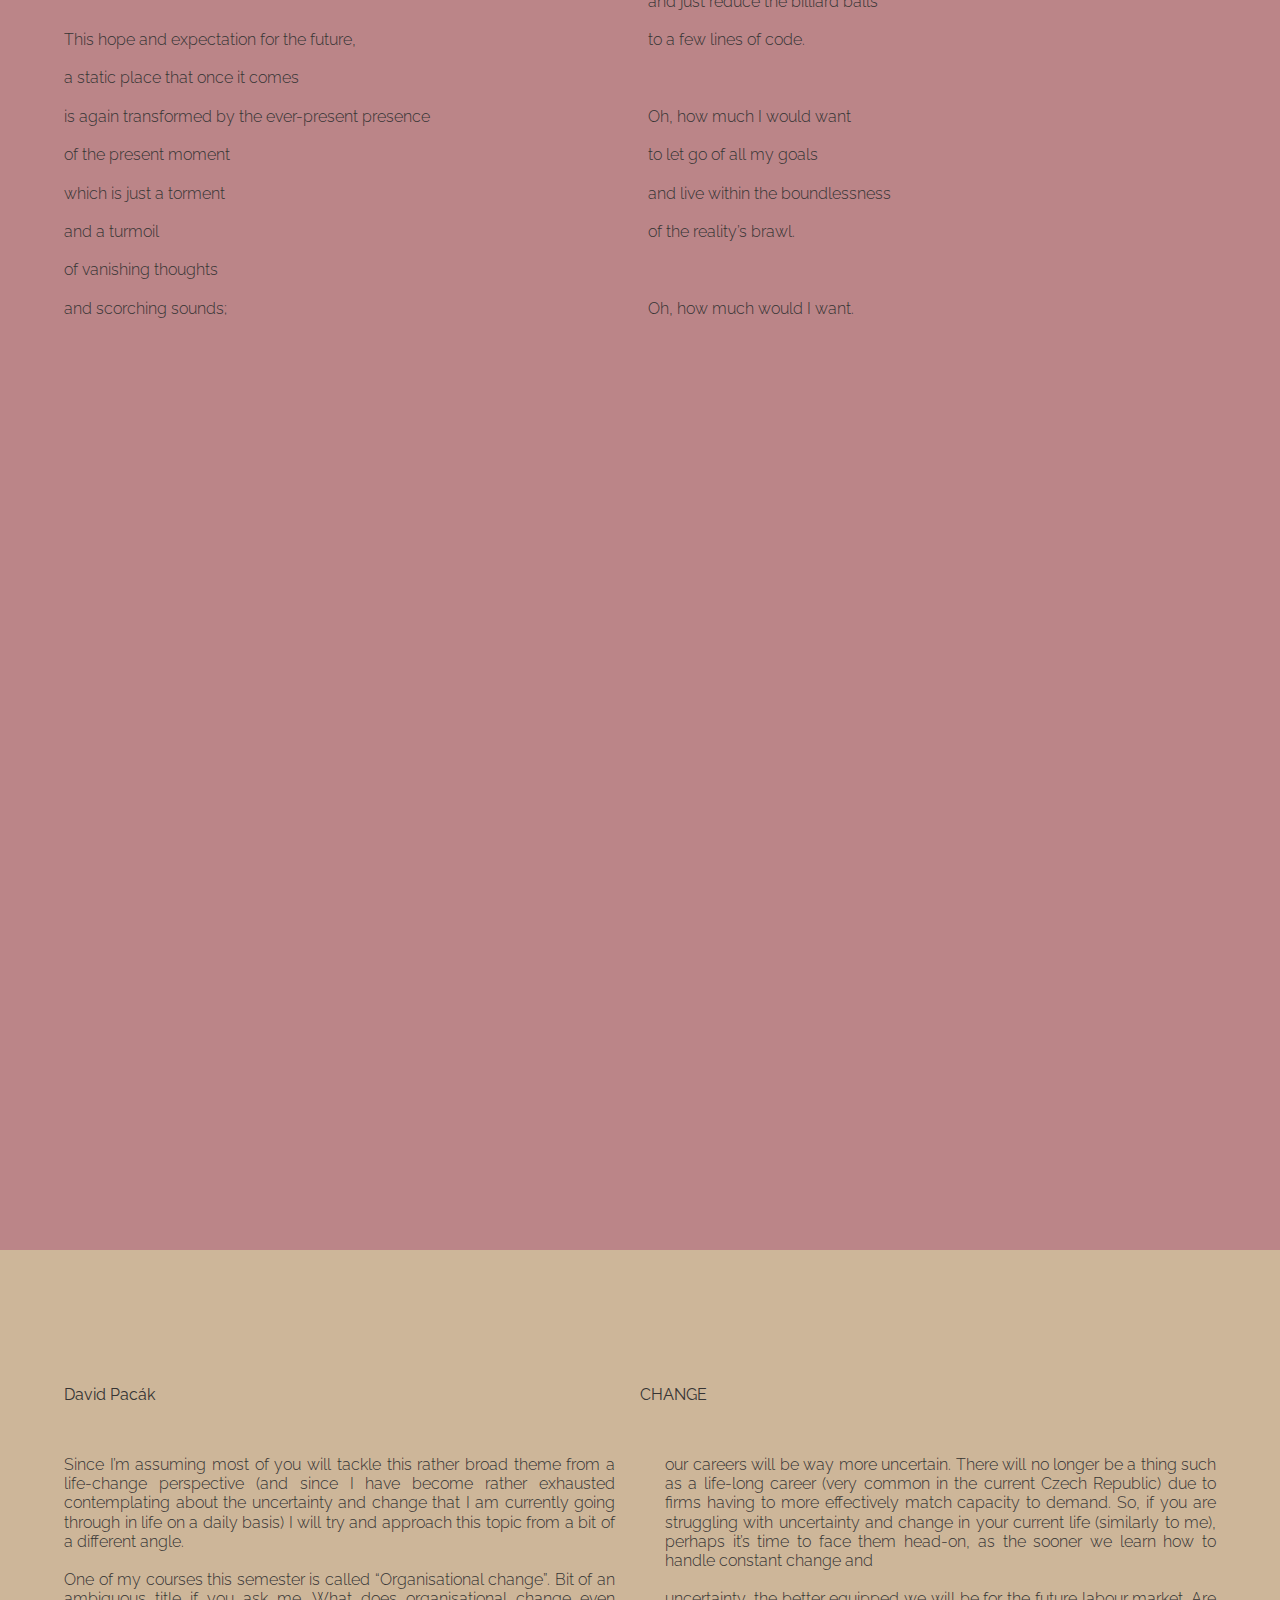
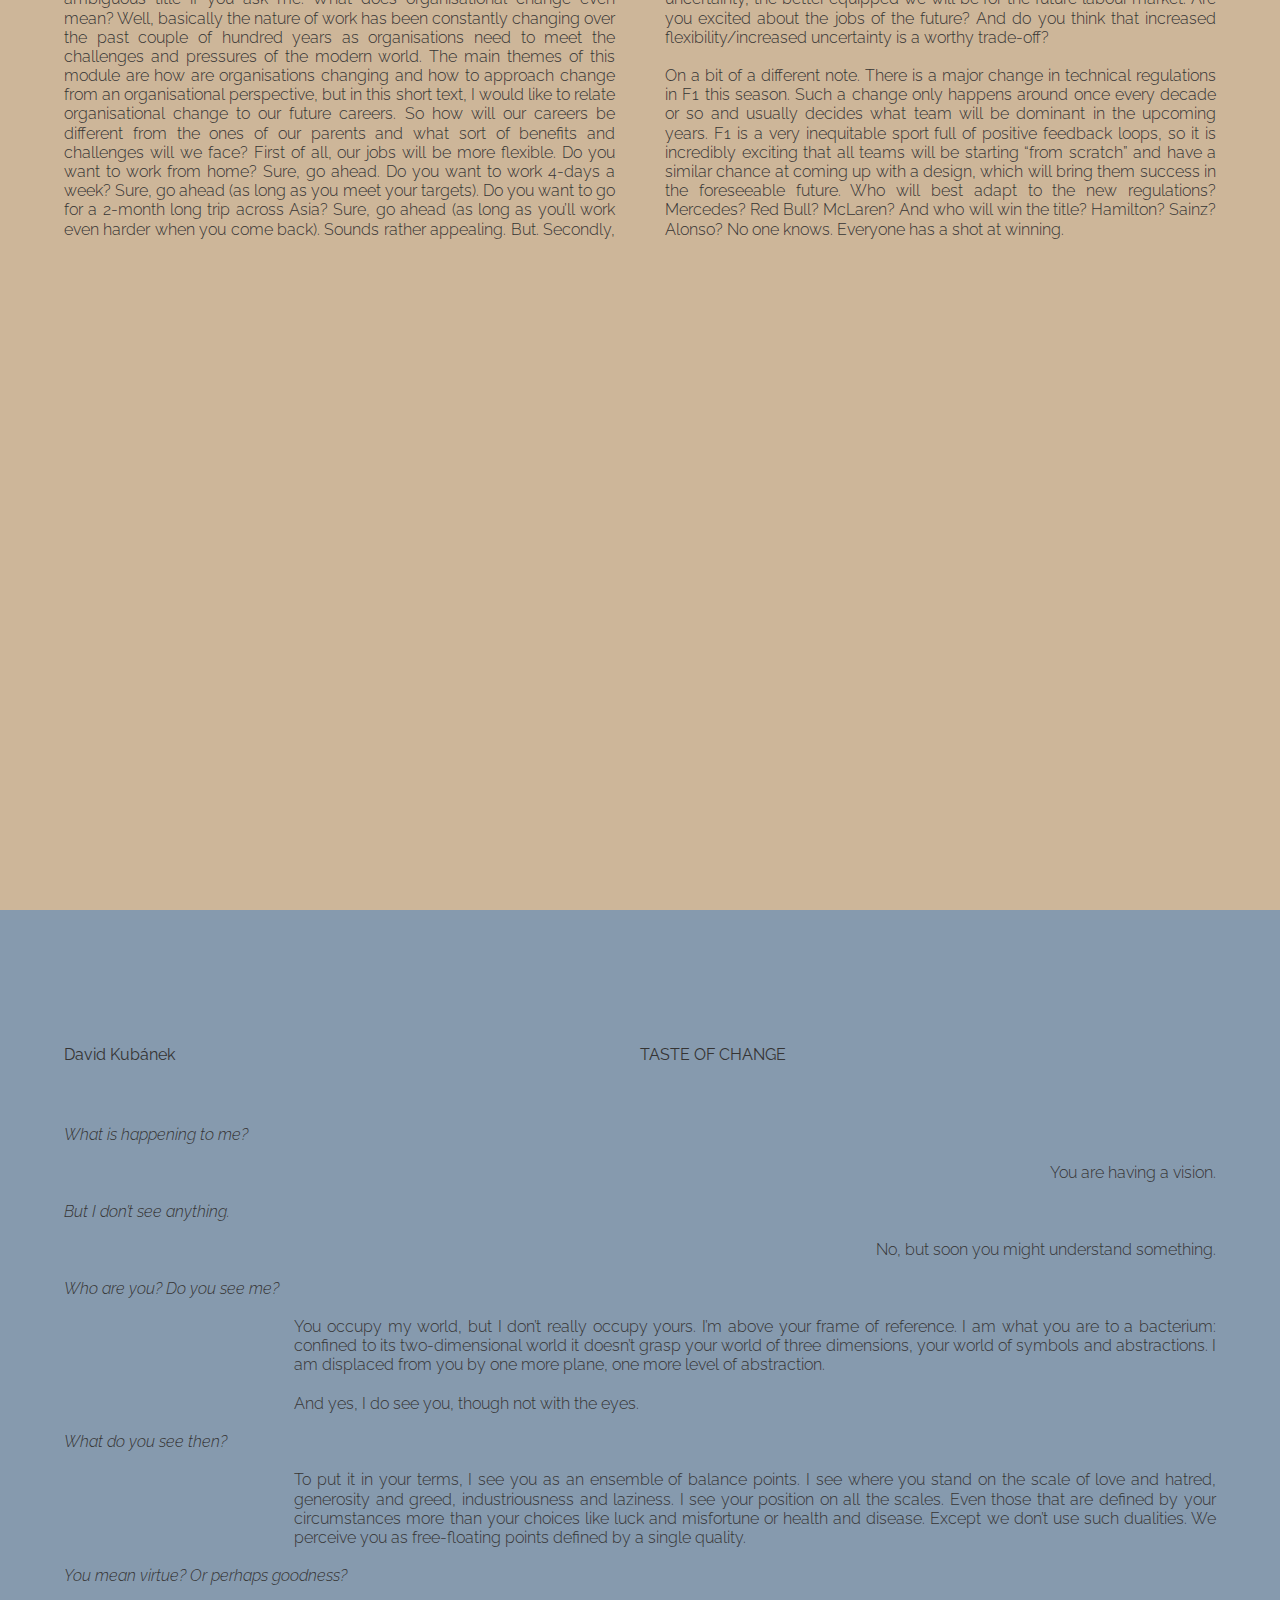
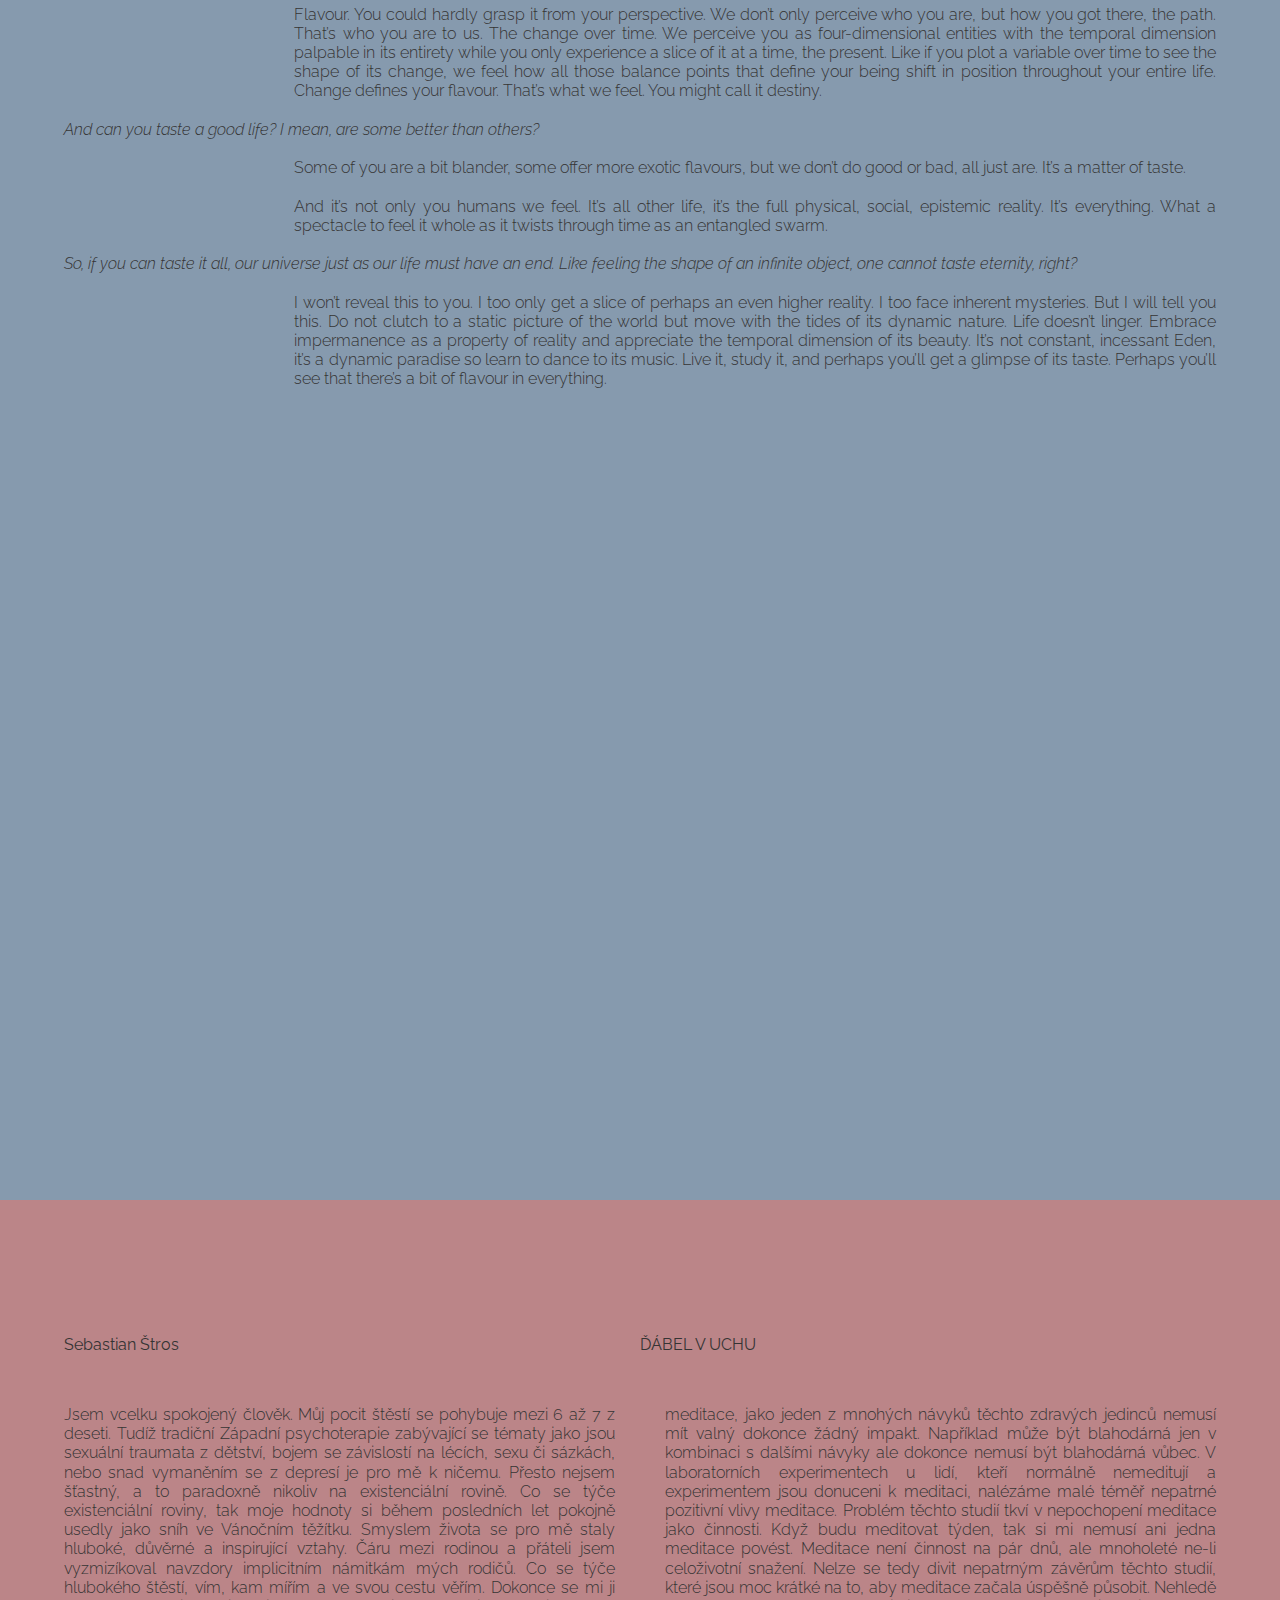
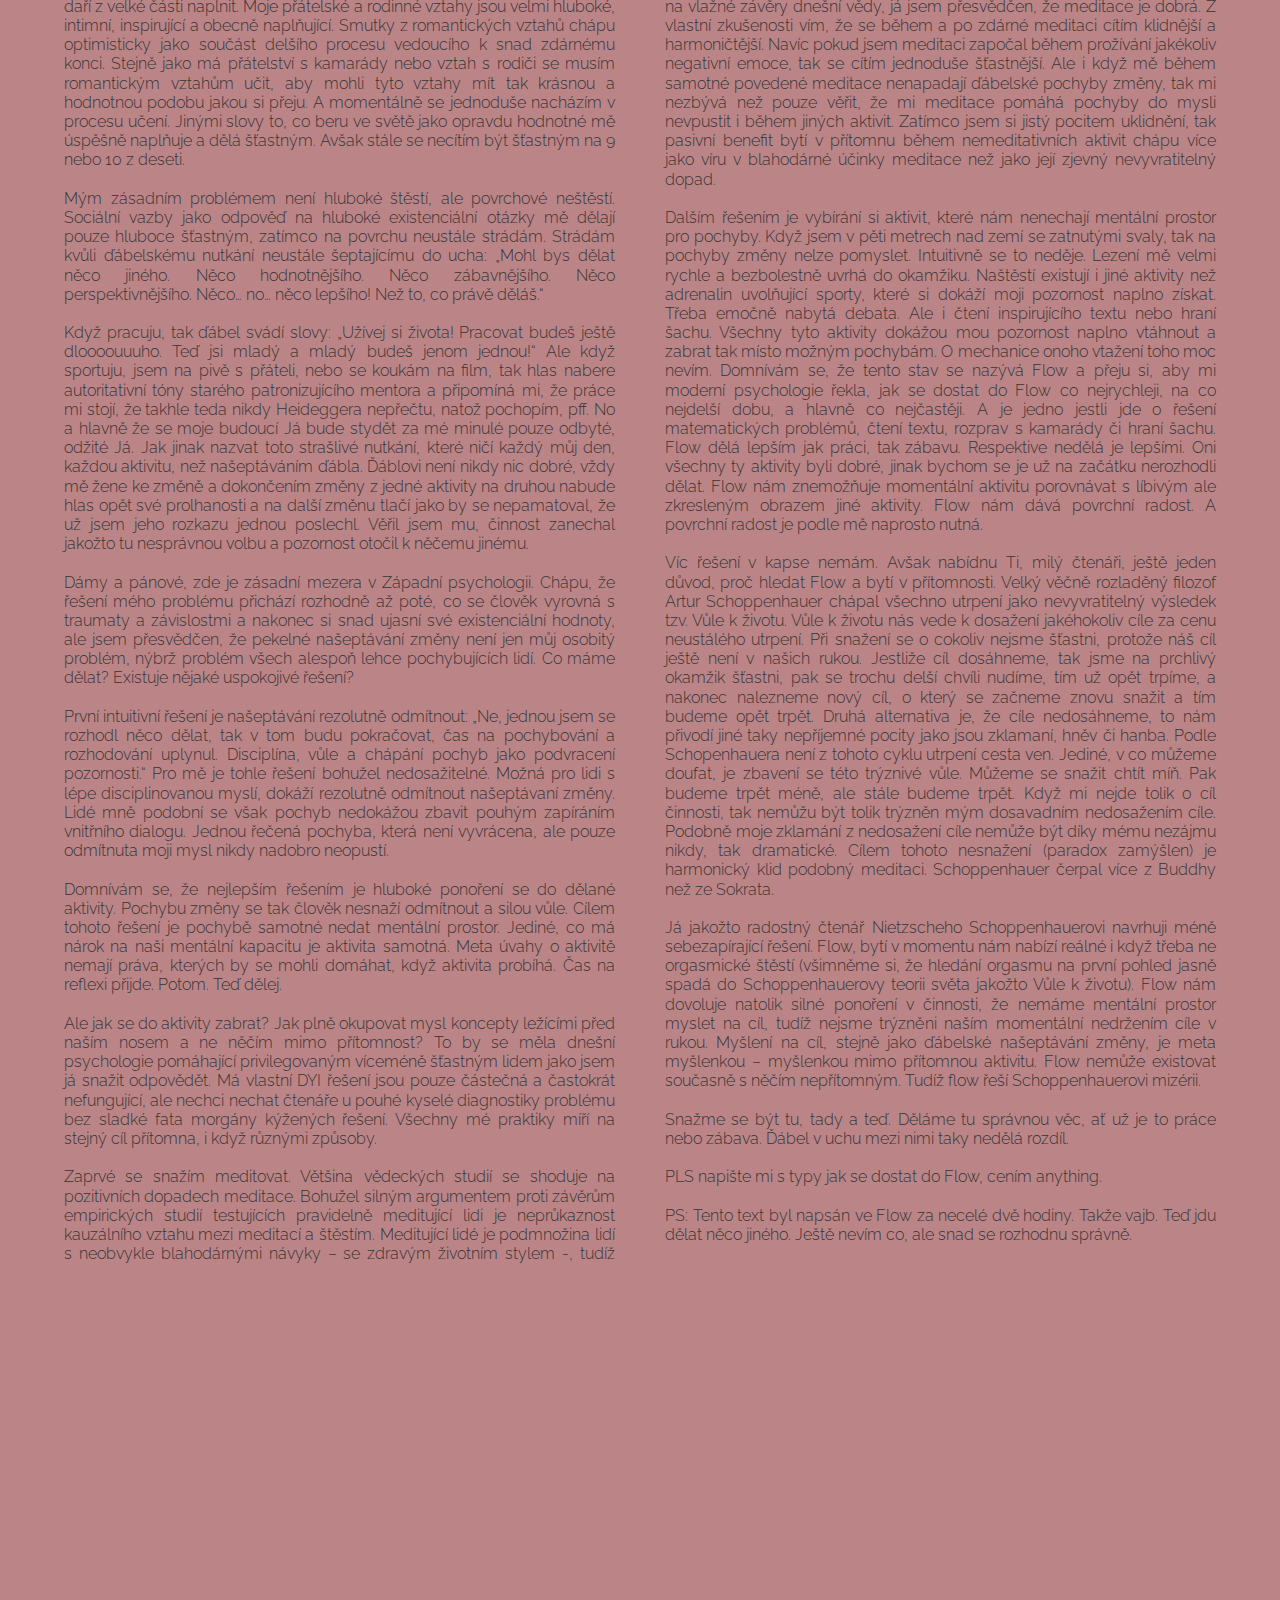
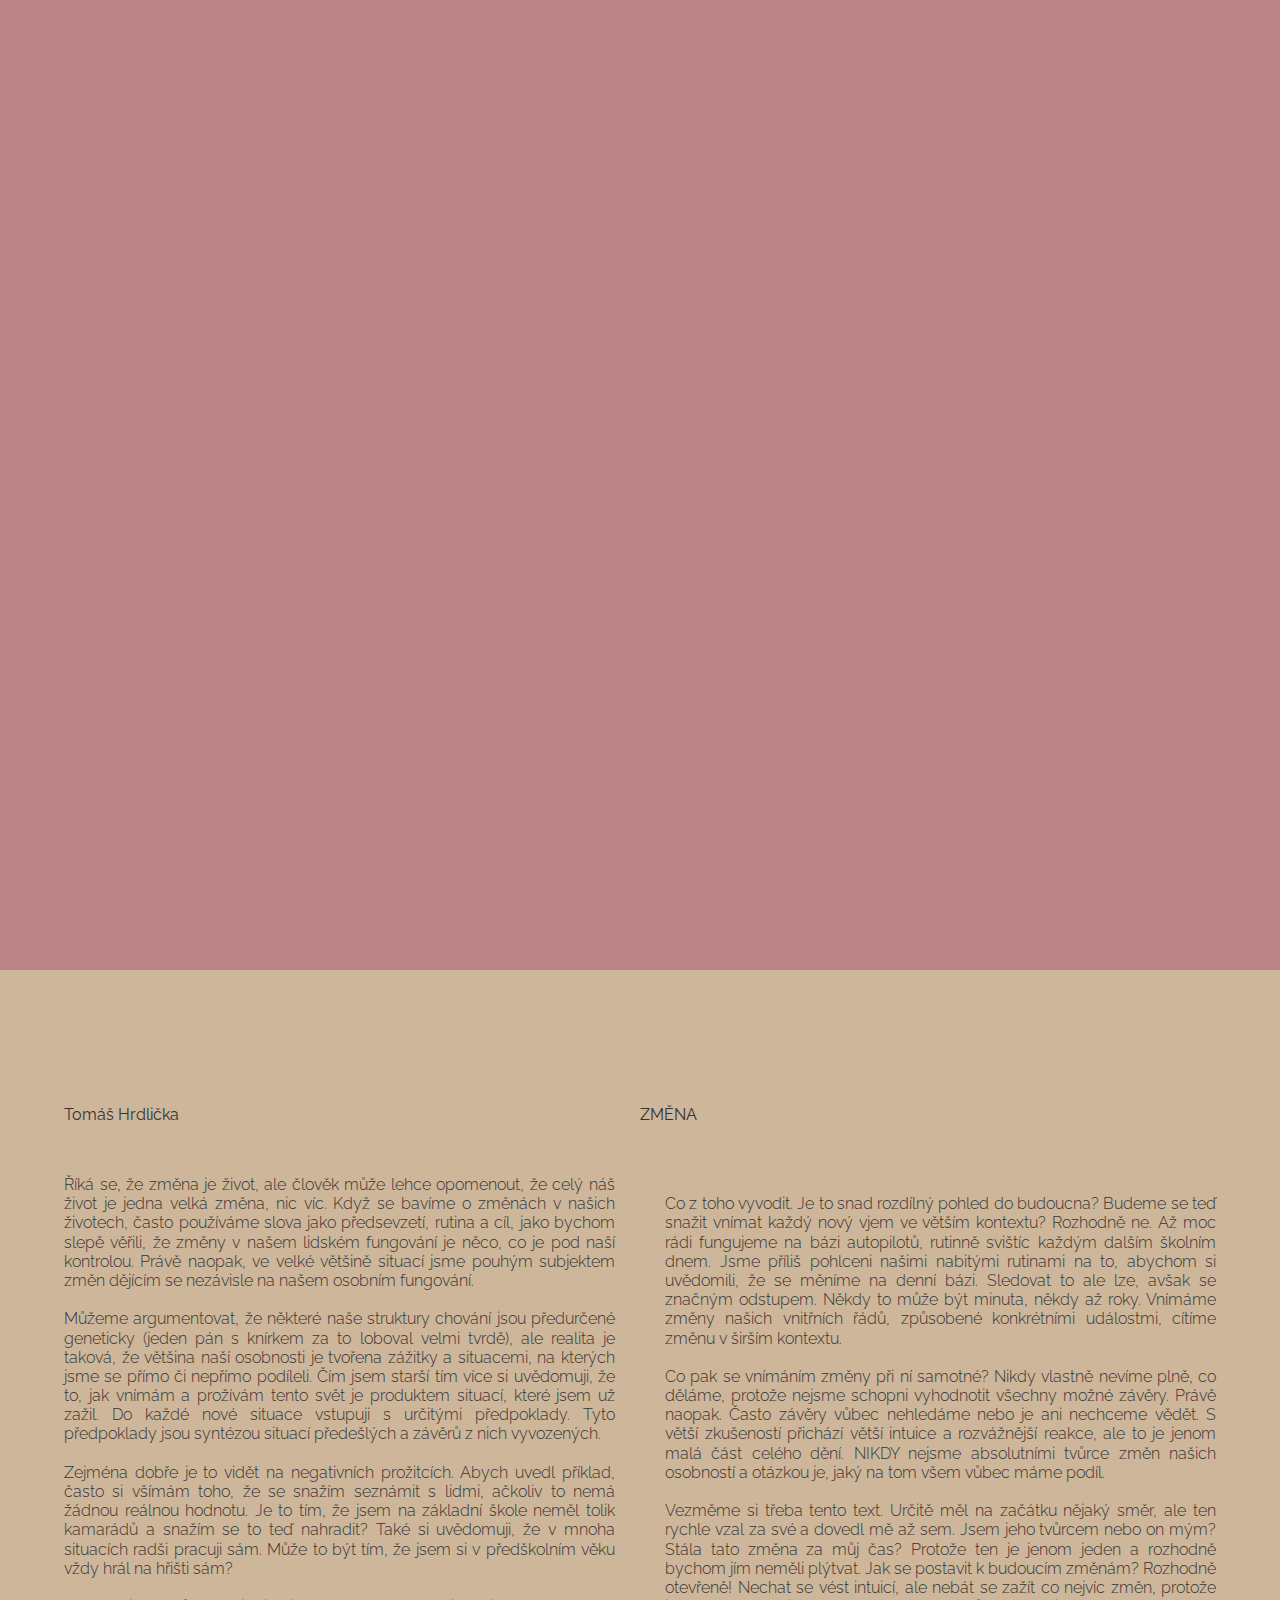
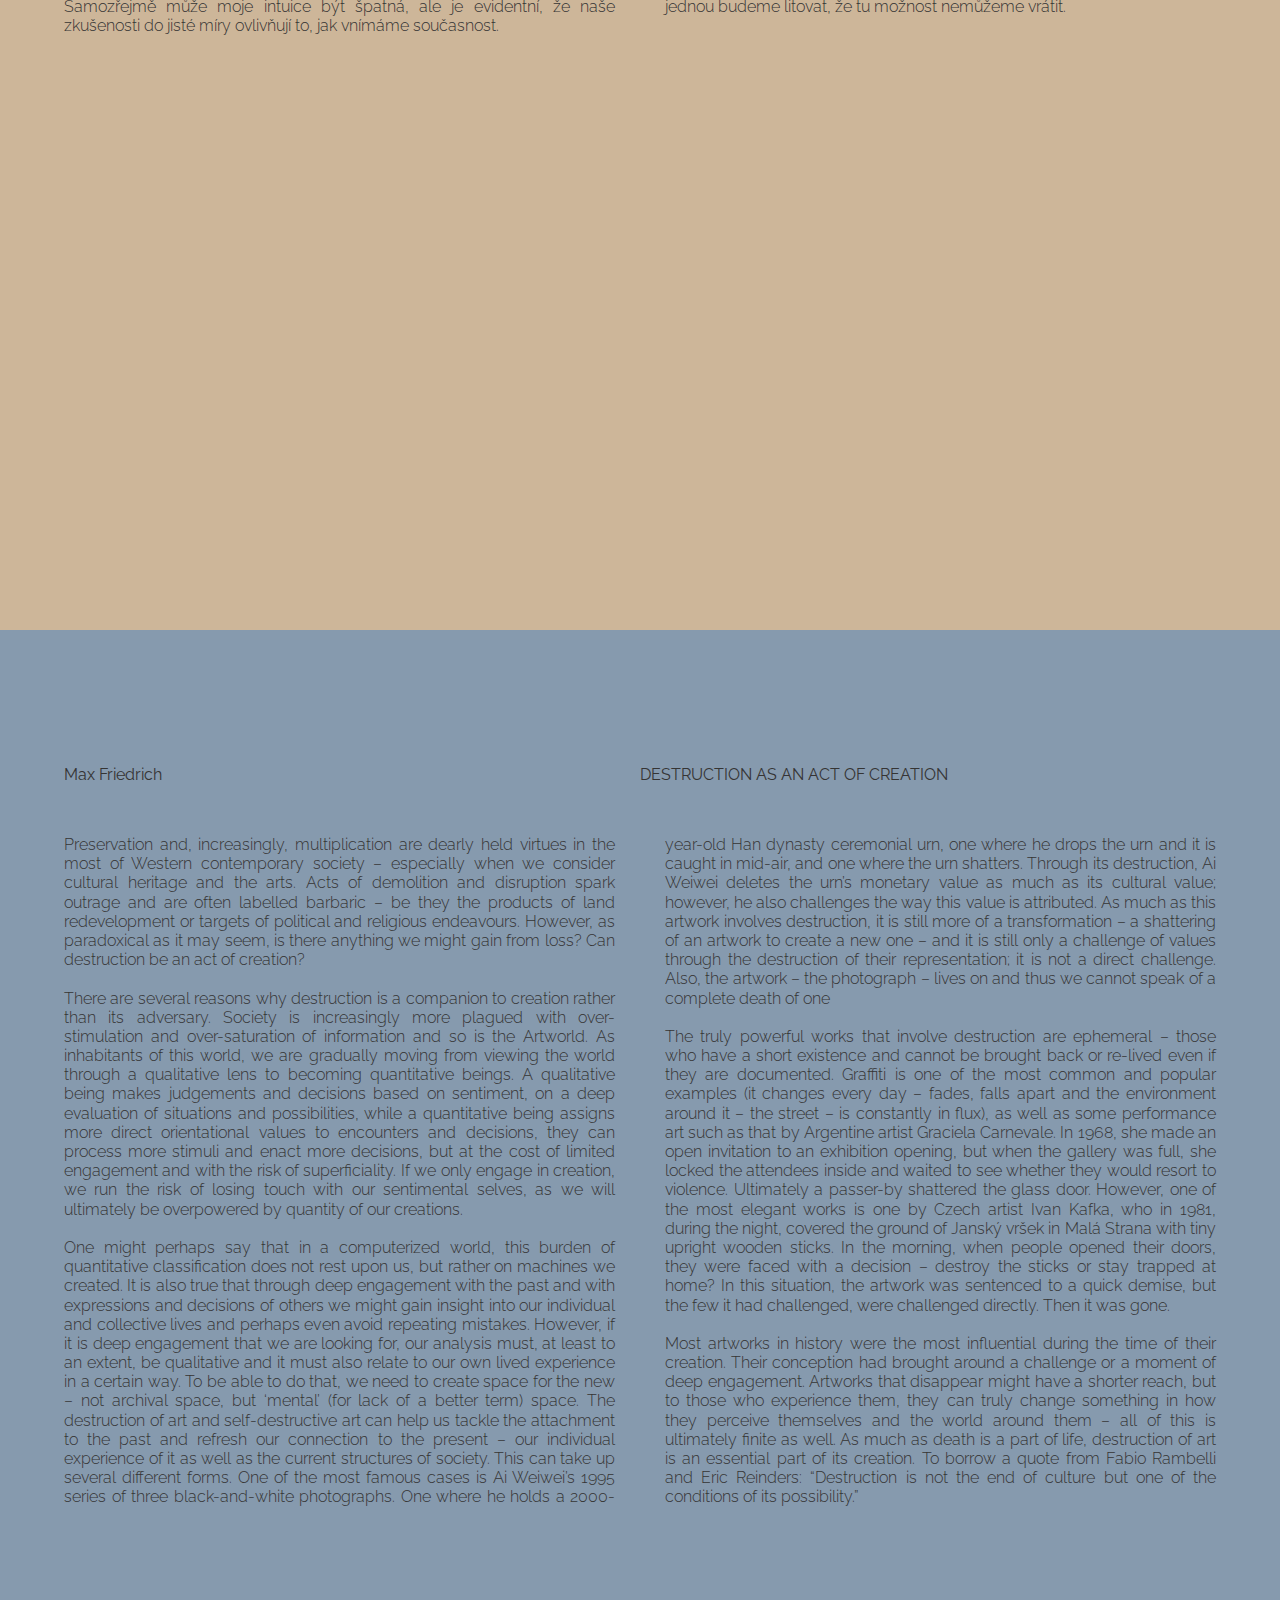
==== commit 363cd769: "max added" ====
--- a/index.html
+++ b/index.html
@@ -5,6 +5,10 @@
     <meta charset="UTF-8">
     <meta http-equiv="X-UA-Compatible" content="IE=edge">
     <meta name="viewport" content="width=device-width, initial-scale=1.0">
+    <link rel="preconnect" href="https://fonts.googleapis.com">
+    <link rel="preconnect" href="https://fonts.gstatic.com" crossorigin>
+    <link href="https://fonts.googleapis.com/css2?family=Raleway:ital,wght@0,200;0,300;0,400;1,100;1,300&display=swap"
+        rel="stylesheet">
     <link type="text/css" rel="stylesheet" href="./stripky.css">
     <title>Stripky</title>
 </head>
@@ -15,12 +19,12 @@
             <span class="number">1</span>
             <span class="date">february 2022</span>
             <span class="number-title">CHANGE</span>
-            <span class="authors">Quido Haskovec -> Fejeton Jednoho Pohledu z Okna / Jan Salomon -> The chances of
-                changing / Anna Hruba -> Changing Base / Jakub Lala -> If reality is rendered by chaos / David Pacak ->
-                Change / David Kubanek -> Taste of Change / Sebastian Stros -> Unknown / Max Friedrich -> Unknown / Tomas Hrdlicka -> Unknown</span>
+            <span class="authors">Quido Haškovec -> Fejeton Jednoho Pohledu z Okna / Jan Salomon -> The chances of
+                changing / Anna Hrubá -> Changing Base / Jakub Lála -> If reality is rendered by chaos / David Pacák ->
+                Change / David Kubánek -> Taste of Change / Sebastian Štros -> Ďábel v uchu / Tomas Hrdlička -> Změna / Max Friedrich -> DESTRUCTION AS AN ACT OF CREATION</span>
         </section>
         <section class="one">
-            <span class="author">Quido Haskovec</span>
+            <span class="author">Quido Haškovec</span>
             <span class="title">Fejeton Jednoho Pohledu z Okna</span>
 
             <span class="text">Podívám se z okna.
@@ -149,7 +153,7 @@
             </span>
         </section>
         <section class="three">
-            <span class="author">Anna Hruba</span>
+            <span class="author">Anna Hrubá</span>
             <span class="title">Changing Base</span>
             <span class="text">
                 Besides being the most cliché form of beauty in nature, sunsets are also unique in that they are the
@@ -165,6 +169,7 @@
                 attention from the view, giving it to the camera. I think it will be sad when we create phones that
                 easily seize
                 sunsets. There won’t be much everyday reality left untouched to experience.
+                <br><br>
                 Lately I’ve felt more sensitive to what draws me into reality and what smudges it out. I could easily
                 make technology
                 the culprit. Spend an hour on my phone and for a couple hours after feeling like I’m not quite present.
@@ -182,31 +187,25 @@
                 is more stimulating, fun – and probably this process of departing from reality through our minds is what
                 is necessary to
                 do art or math or say jokes. So, as I feel like reaching some general truths about my surroundings, I’m
-                just pressing
-                the shutter.
-                <br><br>
-
-                To make the appreciation of good debate worse, my dad told me that when we argue and I make a better
-                argument than him,
-                it still does not mean I’m right. Which initially sounded like he’s just trying to avoid accepting my
-                point of view but
-                turns out a good argument is not truth. Now I must ask if when I talk about anything with someone and we
-                reach an
-                exciting conclusion, did we do that only because it was the end of a random direction we chose to
-                pursue? So how can I
-                know if my conversation has any value if it’s built on abstract concepts and does not even fold them
-                into any truthful
-                shapes? What about any of my thoughts?
-                <br><br>
-                Maybe I’m addicted to escaping reality through ideas or technology. I’m not sure if that would be bad or
-                an essential
-                part of being human. Nonetheless, this switching between reality of the tangible and intangible makes me
-                wonder how much
-                spending time in one affects the capacity to experience the other.
+                just pressing the shutter.
+                <br><br>
+
+                So, when else does this happen? If I distil it to the most basic way I can imagine it, I’m left with a single flat
+                thread of reality, which is a single point at any moment in time. This point is then my immediate surroundings that I
+                can see or feel or smell or taste: it’s any data that our body is built to take in. Now any process in my head that is
+                not directly processing this data is like my consciousness getting misaligned with the point. So basically, mindfulness
+                for me is the effort of getting the points to overlap.
+                <br><br>
+
+                I know this state is not always desirable. Ironically, it seems that getting further from the point of reality by having
+                very abstract ideas is one way to have actual impact on the world. But sometimes we slip away without purpose, an
+                unfavourable barter of our attention for time. I wonder how dwelling at one distance of our consciousness from reality
+                affects our ability move freely into other distances, and how spending time in one spot affects the capacity to
+                experience others.
             </span>
         </section>
         <section class="four">
-            <span class="author">Jakub Lala</span>
+            <span class="author">Jakub Lála</span>
 
             <span class="poem">
                 If reality is rendered by chaos, <br><br>
@@ -246,10 +245,6 @@
                 all of it, all at once, once and for all.<br><br>
                 <br><br>
 
-            </span>
-        </section>
-        <section class="four">
-            <span class="poem">
                 How can this be?<br><br>
                 If we are an ever-perturbing stream of matter,<br><br>
                 how come all that matters,<br><br>
@@ -296,10 +291,6 @@
                 brings about nothing but a bad mood.<br><br>
                 <br><br>
 
-            </span>
-        </section>
-        <section class="four">
-            <span class="poem">
                 No finish line is ever attainable.<br><br>
                 There’s no fine line within the scope.<br><br>
                 As a dynamically made beast,<br><br>
@@ -319,16 +310,18 @@
                 and just reduce the billiard balls<br><br>
                 to a few lines of code.<br><br>
                 <br><br>
+
                 Oh, how much I would want<br><br>
                 to let go of all my goals<br><br>
                 and live within the boundlessness<br><br>
                 of the reality’s brawl.<br><br>
                 <br><br>
+                
                 Oh, how much would I want.<br><br>
             </span>
         </section>
         <section class="five">
-            <span class="author">David Pacak</span>
+            <span class="author">David Pacák</span>
             <span class="title">Change</span>
             <span class="text">
                 Since I’m assuming most of you will tackle this rather broad theme from a life-change perspective (and
@@ -380,13 +373,13 @@
             </span>
         </section>
         <section class="six">
-            <span class="author">David Kubanek</span>
+            <span class="author">David Kubánek</span>
             <span class="title">Taste of Change</span>
             <span class="dialogue">
                 <span class="dialogue-left">What is happening to me?</span> <br> <br>
                 <span class="dialogue-right">You are having a vision.</span> <br> <br>
                 <span class="dialogue-left">But I don’t see anything.</span> <br> <br>
-                <span class="dialogue-right">No, but soon you might understand something.</span> <br> <br>
+                <span class="dialogue-right">No, but soon you might understand something.<br> <br></span> <br> <br>
                 <span class="dialogue-left">Who are you? Do you see me?</span> <br> <br>
                 <span class="dialogue-right">
                     You occupy my world, but I don’t really occupy yours. I’m above your frame of reference. I am what you are to a
@@ -431,14 +424,209 @@
             </span>
         </section>
         <section class="seven">
-            <span class="author"></span>
-            <span class="title">
-            </span>
-            <span class="text-left">
-
-                <br><br>
-            </span>
-            <span class="text-right">
+            <span class="author">Sebastian Štros</span>
+            <span class="title">Ďábel v uchu
+            </span>
+            <span class="text">
+                Jsem vcelku spokojený člověk. Můj pocit štěstí se pohybuje mezi 6 až 7 z deseti. Tudíž tradiční Západní psychoterapie
+                zabývající se tématy jako jsou sexuální traumata z dětství, bojem se závislostí na lécích, sexu či sázkách, nebo snad
+                vymaněním se z depresí je pro mě k ničemu. Přesto nejsem šťastný, a to paradoxně nikoliv na existenciální rovině. Co se
+                týče existenciální roviny, tak moje hodnoty si během posledních let pokojně usedly jako sníh ve Vánočním těžítku.
+                Smyslem života se pro mě staly hluboké, důvěrné a inspirující vztahy. Čáru mezi rodinou a přáteli jsem vyzmizíkoval
+                navzdory implicitním námitkám mých rodičů. Co se týče hlubokého štěstí, vím, kam mířím a ve svou cestu věřím. Dokonce se
+                mi ji daří z velké části naplnit. Moje přátelské a rodinné vztahy jsou velmi hluboké, intimní, inspirující a obecně
+                naplňující. Smutky z romantických vztahů chápu optimisticky jako součást delšího procesu vedoucího k snad zdárnému
+                konci. Stejně jako má přátelství s kamarády nebo vztah s rodiči se musím romantickým vztahům učit, aby mohli tyto vztahy
+                mít tak krásnou a hodnotnou podobu jakou si přeju. A momentálně se jednoduše nacházím v procesu učení. Jinými slovy to,
+                co beru ve světě jako opravdu hodnotné mě úspěšně naplňuje a dělá šťastným. Avšak stále se necítím být šťastným na 9
+                nebo 10 z deseti.
+                <br><br>
+                Mým zásadním problémem není hluboké štěstí, ale povrchové neštěstí. Sociální vazby jako odpověď na hluboké existenciální
+                otázky mě dělají pouze hluboce šťastným, zatímco na povrchu neustále strádám. Strádám kvůli ďábelskému nutkání neustále
+                šeptajícímu do ucha: „Mohl bys dělat něco jiného. Něco hodnotnějšího. Něco zábavnějšího. Něco perspektivnějšího. Něco…
+                no… něco lepšího! Než to, co právě děláš.“
+                <br><br>
+                Když pracuju, tak ďábel svádí slovy: „Užívej si života! Pracovat budeš ještě dloooouuuho. Teď jsi mladý a mladý budeš
+                jenom jednou!“ Ale když sportuju, jsem na pivě s přáteli, nebo se koukám na film, tak hlas nabere autoritativní tóny
+                starého patronizujícího mentora a připomíná mi, že práce mi stojí, že takhle teda nikdy Heideggera nepřečtu, natož
+                pochopím, pff. No a hlavně že se moje budoucí Já bude stydět za mé minulé pouze odbyté, odžité Já.
+                Jak jinak nazvat toto strašlivé nutkání, které ničí každý můj den, každou aktivitu, než našeptáváním ďábla. Ďáblovi není
+                nikdy nic dobré, vždy mě žene ke změně a dokončením změny z jedné aktivity na druhou nabude hlas opět své prolhanosti a
+                na další změnu tlačí jako by se nepamatoval, že už jsem jeho rozkazu jednou poslechl. Věřil jsem mu, činnost zanechal
+                jakožto tu nesprávnou volbu a pozornost otočil k něčemu jinému.
+                <br><br>
+                Dámy a pánové, zde je zásadní mezera v Západní psychologii. Chápu, že řešení mého problému přichází rozhodně až poté, co
+                se člověk vyrovná s traumaty a závislostmi a nakonec si snad ujasní své existenciální hodnoty, ale jsem přesvědčen, že
+                pekelné našeptávání změny není jen můj osobitý problém, nýbrž problém všech alespoň lehce pochybujících lidí. Co máme
+                dělat? Existuje nějaké uspokojivé řešení?
+                <br><br>
+                První intuitivní řešení je našeptávání rezolutně odmítnout: „Ne, jednou jsem se rozhodl něco dělat, tak v tom budu
+                pokračovat, čas na pochybování a rozhodování uplynul. Disciplína, vůle a chápání pochyb jako podvracení pozornosti.“
+                Pro mě je tohle řešení bohužel nedosažitelné. Možná pro lidi s lépe disciplinovanou myslí, dokáží rezolutně odmítnout
+                našeptávaní změny. Lidé mně podobní se však pochyb nedokážou zbavit pouhým zapíráním vnitřního dialogu. Jednou řečená
+                pochyba, která není vyvrácena, ale pouze odmítnuta moji mysl nikdy nadobro neopustí.
+                <br><br>
+                Domnívám se, že nejlepším řešením je hluboké ponoření se do dělané aktivity. Pochybu změny se tak člověk nesnaží
+                odmítnout a silou vůle. Cílem tohoto řešení je pochybě samotné nedat mentální prostor. Jediné, co má nárok na naši
+                mentální kapacitu je aktivita samotná. Meta úvahy o aktivitě nemají práva, kterých by se mohli domáhat, když aktivita
+                probíhá. Čas na reflexi přijde. Potom. Teď dělej.
+                <br><br>
+                Ale jak se do aktivity zabrat? Jak plně okupovat mysl koncepty ležícími před naším nosem a ne něčím mimo přítomnost? To
+                by se měla dnešní psychologie pomáhající privilegovaným víceméně šťastným lidem jako jsem já snažit odpovědět.
+                Má vlastní DYI řešení jsou pouze částečná a častokrát nefungující, ale nechci nechat čtenáře u pouhé kyselé diagnostiky
+                problému bez sladké fata morgány kýžených řešení. Všechny mé praktiky míří na stejný cíl přítomna, i když různými
+                způsoby.
+                <br><br>
+                Zaprvé se snažím meditovat. Většina vědeckých studií se shoduje na pozitivních dopadech meditace. Bohužel silným
+                argumentem proti závěrům empirických studií testujících pravidelně meditující lidi je neprůkaznost kauzálního vztahu
+                mezi meditací a štěstím. Meditující lidé je podmnožina lidí s neobvykle blahodárnými návyky – se zdravým životním stylem
+                -, tudíž meditace, jako jeden z mnohých návyků těchto zdravých jedinců nemusí mít valný dokonce žádný impakt. Například
+                může být blahodárná jen v kombinaci s dalšími návyky ale dokonce nemusí být blahodárná vůbec. V laboratorních
+                experimentech u lidí, kteří normálně nemeditují a experimentem jsou donuceni k meditaci, nalézáme malé téměř nepatrné
+                pozitivní vlivy meditace. Problém těchto studií tkví v nepochopení meditace jako činnosti. Když budu meditovat týden,
+                tak si mi nemusí ani jedna meditace povést. Meditace není činnost na pár dnů, ale mnoholeté ne-li celoživotní snažení.
+                Nelze se tedy divit nepatrným závěrům těchto studií, které jsou moc krátké na to, aby meditace začala úspěšně působit.
+                Nehledě na vlažné závěry dnešní vědy, já jsem přesvědčen, že meditace je dobrá. Z vlastní zkušenosti vím, že se během a
+                po zdárné meditaci cítím klidnější a harmoničtější. Navíc pokud jsem meditaci započal během prožívání jakékoliv
+                negativní emoce, tak se cítím jednoduše šťastnější. Ale i když mě během samotné povedené meditace nenapadají ďábelské
+                pochyby změny, tak mi nezbývá než pouze věřit, že mi meditace pomáhá pochyby do mysli nevpustit i během jiných aktivit.
+                Zatímco jsem si jistý pocitem uklidnění, tak pasivní benefit bytí v přítomnu během nemeditativních aktivit chápu více
+                jako víru v blahodárné účinky meditace než jako její zjevný nevyvratitelný dopad.
+                <br><br>
+                Dalším řešením je vybírání si aktivit, které nám nenechají mentální prostor pro pochyby. Když jsem v pěti metrech nad
+                zemí se zatnutými svaly, tak na pochyby změny nelze pomyslet. Intuitivně se to neděje. Lezení mě velmi rychle a
+                bezbolestně uvrhá do okamžiku. Naštěstí existují i jiné aktivity než adrenalin uvolňující sporty, které si dokáží moji
+                pozornost naplno získat. Třeba emočně nabytá debata. Ale i čtení inspirujícího textu nebo hraní šachu. Všechny tyto
+                aktivity dokážou mou pozornost naplno vtáhnout a zabrat tak místo možným pochybám. O mechanice onoho vtažení toho moc
+                nevím. Domnívám se, že tento stav se nazývá Flow a přeju si, aby mi moderní psychologie řekla, jak se dostat do Flow co
+                nejrychleji, na co nejdelší dobu, a hlavně co nejčastěji. A je jedno jestli jde o řešení matematických problémů, čtení
+                textu, rozprav s kamarády či hraní šachu. Flow dělá lepším jak práci, tak zábavu. Respektive nedělá je lepšími. Oni
+                všechny ty aktivity byli dobré, jinak bychom se je už na začátku nerozhodli dělat. Flow nám znemožňuje momentální
+                aktivitu porovnávat s líbivým ale zkresleným obrazem jiné aktivity. Flow nám dává povrchní radost. A povrchní radost je
+                podle mě naprosto nutná.
+                <br><br>
+                Víc řešení v kapse nemám. Avšak nabídnu Ti, milý čtenáři, ještě jeden důvod, proč hledat Flow a bytí v přítomnosti.
+                Velký věčně rozladěný filozof Artur Schoppenhauer chápal všechno utrpení jako nevyvratitelný výsledek tzv. Vůle k
+                životu. Vůle k životu nás vede k dosažení jakéhokoliv cíle za cenu neustálého utrpení. Při snažení se o cokoliv nejsme
+                šťastni, protože náš cíl ještě není v našich rukou. Jestliže cíl dosáhneme, tak jsme na prchlivý okamžik šťastni, pak se
+                trochu delší chvíli nudíme, tím už opět trpíme, a nakonec nalezneme nový cíl, o který se začneme znovu snažit a tím
+                budeme opět trpět. Druhá alternativa je, že cíle nedosáhneme, to nám přivodí jiné taky nepříjemné pocity jako jsou
+                zklamaní, hněv či hanba. Podle Schopenhauera není z tohoto cyklu utrpení cesta ven. Jediné, v co můžeme doufat, je
+                zbavení se této trýznivé vůle. Můžeme se snažit chtít míň. Pak budeme trpět méně, ale stále budeme trpět. Když mi nejde
+                tolik o cíl činnosti, tak nemůžu být tolik trýzněn mým dosavadním nedosažením cíle. Podobně moje zklamání z nedosažení
+                cíle nemůže být díky mému nezájmu nikdy, tak dramatické. Cílem tohoto nesnažení (paradox zamýšlen) je harmonický klid
+                podobný meditaci. Schoppenhauer čerpal více z Buddhy než ze Sokrata.
+                <br><br>
+                Já jakožto radostný čtenář Nietzscheho Schoppenhauerovi navrhuji méně sebezapírající řešení. Flow, bytí v momentu nám
+                nabízí reálné i když třeba ne orgasmické štěstí (všimněme si, že hledání orgasmu na první pohled jasně spadá do
+                Schoppenhauerovy teorii světa jakožto Vůle k životu). Flow nám dovoluje natolik silné ponoření v činnosti, že nemáme
+                mentální prostor myslet na cíl, tudíž nejsme trýzněni naším momentální nedržením cíle v rukou. Myšlení na cíl, stejně
+                jako ďábelské našeptávání změny, je meta myšlenkou – myšlenkou mimo přítomnou aktivitu. Flow nemůže existovat současně s
+                něčím nepřítomným. Tudíž flow řeší Schoppenhauerovi mizérii.
+                <br><br>
+                Snažme se být tu, tady a teď. Děláme tu správnou věc, ať už je to práce nebo zábava. Ďábel v uchu mezi nimi taky nedělá
+                rozdíl.
+                <br><br>
+                PLS napište mi s typy jak se dostat do Flow, cením anything.
+                <br><br>
+                PS: Tento text byl napsán ve Flow za necelé dvě hodiny. Takže vajb. Teď jdu dělat něco jiného. Ještě nevím co, ale snad
+                se rozhodnu správně.
+
+            </span>
+        </section>
+        <section class="eight">
+            <span class="author">Tomáš Hrdlička</span>
+            <span class="title"> Změna
+            </span>
+            <span class="text">
+                Říká se, že změna je život, ale člověk může lehce opomenout, že celý náš život je jedna velká změna, nic víc. Když se
+                bavíme o změnách v našich životech, často používáme slova jako předsevzetí, rutina a cíl, jako bychom slepě věřili, že
+                změny v našem lidském fungování je něco, co je pod naší kontrolou. Právě naopak, ve velké většině situací jsme pouhým
+                subjektem změn dějícím se nezávisle na našem osobním fungování.
+                <br><br>
+                Můžeme argumentovat, že některé naše struktury chování jsou předurčené geneticky (jeden pán s knírkem za to loboval
+                velmi tvrdě), ale realita je taková, že většina naší osobnosti je tvořena zážitky a situacemi, na kterých jsme se přímo
+                či nepřímo podíleli. Čím jsem starší tím více si uvědomuji, že to, jak vnímám a prožívám tento svět je produktem
+                situací, které jsem už zažil. Do každé nové situace vstupuji s určitými předpoklady. Tyto předpoklady jsou syntézou
+                situací předešlých a závěrů z nich vyvozených.
+                <br><br>
+                Zejména dobře je to vidět na negativních prožitcích. Abych uvedl příklad, často si všímám toho, že se snažím seznámit s
+                lidmi, ačkoliv to nemá žádnou reálnou hodnotu. Je to tím, že jsem na základní škole neměl tolik kamarádů a snažím se to
+                teď nahradit? Také si uvědomuji, že v mnoha situacích radši pracuji sám. Může to být tím, že jsem si v předškolním věku
+                vždy hrál na hřišti sám?
+                <br><br>
+                Samozřejmě může moje intuice být špatná, ale je evidentní, že naše zkušenosti do jisté míry ovlivňují to, jak vnímáme
+                současnost.
+                <br><br>
+                Co z toho vyvodit. Je to snad rozdílný pohled do budoucna? Budeme se teď snažit vnímat každý nový vjem ve větším
+                kontextu? Rozhodně ne. Až moc rádi fungujeme na bázi autopilotů, rutinně svištíc každým dalším školním dnem.
+                Jsme příliš pohlceni našimi nabitými rutinami na to, abychom si uvědomili, že se měníme na denní bázi. Sledovat to ale
+                lze, avšak se značným odstupem. Někdy to může být minuta, někdy až roky. Vnímáme změny našich vnitřních řádů, způsobené
+                konkrétními událostmi, cítíme změnu v širším kontextu.
+                <br><br>
+                Co pak se vnímáním změny při ní samotné? Nikdy vlastně nevíme plně, co děláme, protože nejsme schopni vyhodnotit všechny
+                možné závěry. Právě naopak. Často závěry vůbec nehledáme nebo je ani nechceme vědět. S větší zkušeností přichází větší
+                intuice a rozvážnější reakce, ale to je jenom malá část celého dění. NIKDY nejsme absolutními tvůrce změn našich
+                osobností a otázkou je, jaký na tom všem vůbec máme podíl.
+                <br><br>
+                Vezměme si třeba tento text. Určitě měl na začátku nějaký směr, ale ten rychle vzal za své a dovedl mě až sem. Jsem jeho
+                tvůrcem nebo on mým? Stála tato změna za můj čas? Protože ten je jenom jeden a rozhodně bychom jím neměli plýtvat.
+                Jak se postavit k budoucím změnám? Rozhodně otevřeně! Nechat se vést intuicí, ale nebát se zažít co nejvíc změn, protože
+                jednou budeme litovat, že tu možnost nemůžeme vrátit.
+            </span>
+        </section>
+        <section class="nine">
+            <span class="author">Max Friedrich</span>
+            <span class="title">DESTRUCTION AS AN ACT OF CREATION</span>
+            <span class="text">
+                Preservation and, increasingly, multiplication are dearly held virtues in the most of Western contemporary society –
+                especially when we consider cultural heritage and the arts. Acts of demolition and disruption spark outrage and are
+                often labelled barbaric – be they the products of land redevelopment or targets of political and religious endeavours.
+                However, as paradoxical as it may seem, is there anything we might gain from loss? Can destruction be an act of
+                creation?
+                <br><br>
+                There are several reasons why destruction is a companion to creation rather than its adversary. Society is increasingly
+                more plagued with over-stimulation and over-saturation of information and so is the Artworld. As inhabitants of this
+                world, we are gradually moving from viewing the world through a qualitative lens to becoming quantitative beings. A
+                qualitative being makes judgements and decisions based on sentiment, on a deep evaluation of situations and
+                possibilities, while a quantitative being assigns more direct orientational values to encounters and decisions, they can
+                process more stimuli and enact more decisions, but at the cost of limited engagement and with the risk of
+                superficiality. If we only engage in creation, we run the risk of losing touch with our sentimental selves, as we will
+                ultimately be overpowered by quantity of our creations.
+                <br><br>
+                One might perhaps say that in a computerized world, this burden of quantitative classification does not rest upon us,
+                but rather on machines we created. It is also true that through deep engagement with the past and with expressions and
+                decisions of others we might gain insight into our individual and collective lives and perhaps even avoid repeating
+                mistakes. However, if it is deep engagement that we are looking for, our analysis must, at least to an extent, be
+                qualitative and it must also relate to our own lived experience in a certain way. To be able to do that, we need to
+                create space for the new – not archival space, but ‘mental’ (for lack of a better term) space.
+                The destruction of art and self-destructive art can help us tackle the attachment to the past and refresh our connection
+                to the present – our individual experience of it as well as the current structures of society. This can take up several
+                different forms. One of the most famous cases is Ai Weiwei’s 1995 series of three black-and-white photographs. One where
+                he holds a 2000-year-old Han dynasty ceremonial urn, one where he drops the urn and it is caught in mid-air, and one
+                where the urn shatters. Through its destruction, Ai Weiwei deletes the urn’s monetary value as much as its cultural
+                value; however, he also challenges the way this value is attributed. As much as this artwork involves destruction, it is
+                still more of a transformation – a shattering of an artwork to create a new one – and it is still only a challenge of
+                values through the destruction of their representation; it is not a direct challenge. Also, the artwork – the photograph
+                – lives on and thus we cannot speak of a complete death of one
+                <br><br>
+                The truly powerful works that involve destruction are ephemeral – those who have a short existence and cannot be brought
+                back or re-lived even if they are documented. Graffiti is one of the most common and popular examples (it changes every
+                day – fades, falls apart and the environment around it – the street – is constantly in flux), as well as some
+                performance art such as that by Argentine artist Graciela Carnevale. In 1968, she made an open invitation to an
+                exhibition opening, but when the gallery was full, she locked the attendees inside and waited to see whether they would
+                resort to violence. Ultimately a passer-by shattered the glass door. However, one of the most elegant works is one by
+                Czech artist Ivan Kafka, who in 1981, during the night, covered the ground of Janský vršek in Malá Strana with tiny
+                upright wooden sticks. In the morning, when people opened their doors, they were faced with a decision – destroy the
+                sticks or stay trapped at home? In this situation, the artwork was sentenced to a quick demise, but the few it had
+                challenged, were challenged directly. Then it was gone.
+                <br><br>
+                Most artworks in history were the most influential during the time of their creation. Their conception had brought
+                around a challenge or a moment of deep engagement. Artworks that disappear might have a shorter reach, but to those who
+                experience them, they can truly change something in how they perceive themselves and the world around them – all of this
+                is ultimately finite as well. As much as death is a part of life, destruction of art is an essential part of its
+                creation. To borrow a quote from Fabio Rambelli and Eric Reinders: “Destruction is not the end of culture but one of the
+                conditions of its possibility.”
 
             </span>
         </section>
--- a/stripky.css
+++ b/stripky.css
@@ -11,12 +11,10 @@
   margin: 0;
   padding: 0;
   box-sizing: border-box;
-  font-family: sans-serif;
+  font-family: "Raleway", sans-serif;
 }
 
 .content {
-  overflow-y: scroll;
-  scroll-snap-type: y mandatory;
   height: 100vh;
 }
 
@@ -26,9 +24,6 @@
   display: flex;
   justify-content: center;
   align-items: center;
-
-  scroll-snap-align: start;
-  scroll-snap-stop: normal;
 }
 
 .number {
@@ -51,6 +46,7 @@
   left: 1%;
   margin-bottom: -20%;
   font-size: 5em;
+  font-weight: 400;
   color: var(--title-blue);
 }
 
@@ -67,6 +63,7 @@
   top: 55px;
   left: 5%;
   color: var(--content-text);
+  font-weight: 400;
 }
 
 .title {
@@ -75,6 +72,7 @@
   left: 50%;
   color: var(--content-text);
   text-transform: uppercase;
+  font-weight: 400;
 }
 
 .text {
@@ -118,6 +116,7 @@
   text-align: left;
   text-align: justify;
   font-style: italic;
+  font-weight: 300;
 }
 
 .dialogue-right {
@@ -167,7 +166,22 @@
   position: relative;
 }
 
-@media screen and (max-width: 25em) {
+.seven {
+  background: var(--theme-one-color);
+  position: relative;
+}
+
+.eight {
+  background: var(--theme-two-color);
+  position: relative;
+}
+
+.nine {
+  background: var(--theme-three-color);
+  position: relative;
+}
+
+@media screen and (max-width: 35em) {
   .authors {
     position: absolute;
     transform: rotate(-90deg);
@@ -204,6 +218,7 @@
   .poem,
   .dialogue {
     margin-top: 5em;
+    line-height: 1.4;
   }
 
   .text {
@@ -212,65 +227,70 @@
   }
 
   .poem {
-    column-count: 2;
+    column-count: 1;
     font-size: 0.9em;
   }
 
   .dialogue {
     column-count: 1;
-    font-size: 00.9em;
+    font-size: 0.9em;
   }
 
   .one {
-    height: 300vh;
+    height: 320vh;
   }
 
   .two {
-    height: 290vh;
+    height: 310vh;
   }
 
   .three,
-  .five {
-    height: 250vh;
+  .five,
+  .eight,
+  .nine {
+    height: 270vh;
   }
 
   .four {
-    height: 170vh;
+    height: 680vh;
   }
 
   .six {
-    height: 300vh;
-  }
-}
-
-@media screen and (min-width: 30em) {
+    height: 370vh;
+  }
+
+  .seven {
+    height: 800vh;
+  }
+}
+
+@media screen and (min-width: 35em) {
   .authors {
     position: absolute;
     transform: rotate(-90deg);
-    left: 8%;
+    left: 40%;
     width: 500px;
     font-size: 0.7em;
   }
 
   .number {
-    font-size: 7em;
+    font-size: 10em;
     position: absolute;
     top: 15%;
-    left: 30%;
+    left: 45%;
     color: var(--title-blue);
   }
 
   .date {
     position: absolute;
-    top: 23%;
-    left: 30%;
+    top: 27%;
+    left: 45%;
     font-size: 0.6em;
     letter-spacing: 2px;
   }
 
   .number-title {
-    right: 16%;
-    top: 60%;
+    top: 50%;
     font-size: 5em;
   }
 
@@ -280,6 +300,7 @@
   .poem,
   .dialogue {
     margin-top: 5em;
+    line-height: 1.2;
   }
 
   .text {
@@ -294,6 +315,7 @@
 
   .dialogue {
     column-count: 1;
+    font-size: 0.9em;
   }
 
   .one {
@@ -305,7 +327,9 @@
   }
 
   .three,
-  .five {
+  .five,
+  .eight,
+  .nine {
     height: 200vh;
   }
 
@@ -316,96 +340,88 @@
   .six {
     height: 270vh;
   }
-}
-
-@media screen and (min-width: 30em) {
+
+  .seven {
+    height: 380vh;
+  }
+}
+
+@media screen and (min-width: 44em) {
   .authors {
     position: absolute;
     transform: rotate(-90deg);
-    left: 40%;
+    left: 60%;
     width: 500px;
-  }
-
-  .number {
-    font-size: 10em;
-    position: absolute;
-    top: 40px;
-    color: var(--title-blue);
-  }
-
-  .date {
-    position: absolute;
-    top: 150px;
-    font-size: 0.8em;
-    letter-spacing: 2px;
-  }
-
-  .title {
-    position: absolute;
-    top: 55px;
-    left: 50%;
   }
 
   .one,
   .two,
   .three,
-  .five {
-    height: 200vh;
+  .five,
+  .eight,
+  .nine {
+    height: 140vh;
+  }
+
+  .four {
+    height: 300vh;
   }
 
   .six {
-    height: 220vh;
-  }
-
-  .four {
-    height: 150vh;
-  }
-}
-
-@media screen and (min-width: 44em) {
+    height: 240vh;
+  }
+
+  .seven {
+    height: 320vh;
+  }
+}
+
+@media screen and (min-width: 60em) {
   .authors {
     position: absolute;
     transform: rotate(-90deg);
-    left: 60%;
-    width: 500px;
+    left: 65%;
+    width: 600px;
+  }
+
+  .text {
+    column-count: 1;
+    font-size: 1em;
+  }
+
+  .poem {
+    column-count: 2;
+    font-size: 1em;
+  }
+
+  .dialogue {
+    column-count: 1;
+    font-size: 1em;
   }
 
   .one,
   .two,
   .three,
-  .five {
-    height: 130vh;
+  .five,
+  .eight,
+  .nine {
+    height: 140vh;
+  }
+
+  .four {
+    height: 330vh;
   }
 
   .six {
-    height: 200vh;
-  }
-
-  .four {
-    height: 100vh;
-  }
-}
-
-@media screen and (min-width: 60em) {
-  .authors {
-    position: absolute;
-    transform: rotate(-90deg);
-    left: 65%;
-    width: 600px;
-  }
-
-  .one,
-  .two,
-  .three,
-  .five {
-    height: 110vh;
-  }
-
-  .six {
-    height: 190vh;
-  }
-
-  .four {
-    height: 100vh;
-  }
-}
+    height: 210vh;
+  }
+
+  .seven {
+    height: 330vh;
+  }
+
+  .text {
+    column-count: 2;
+    column-gap: 50px;
+  }
+}
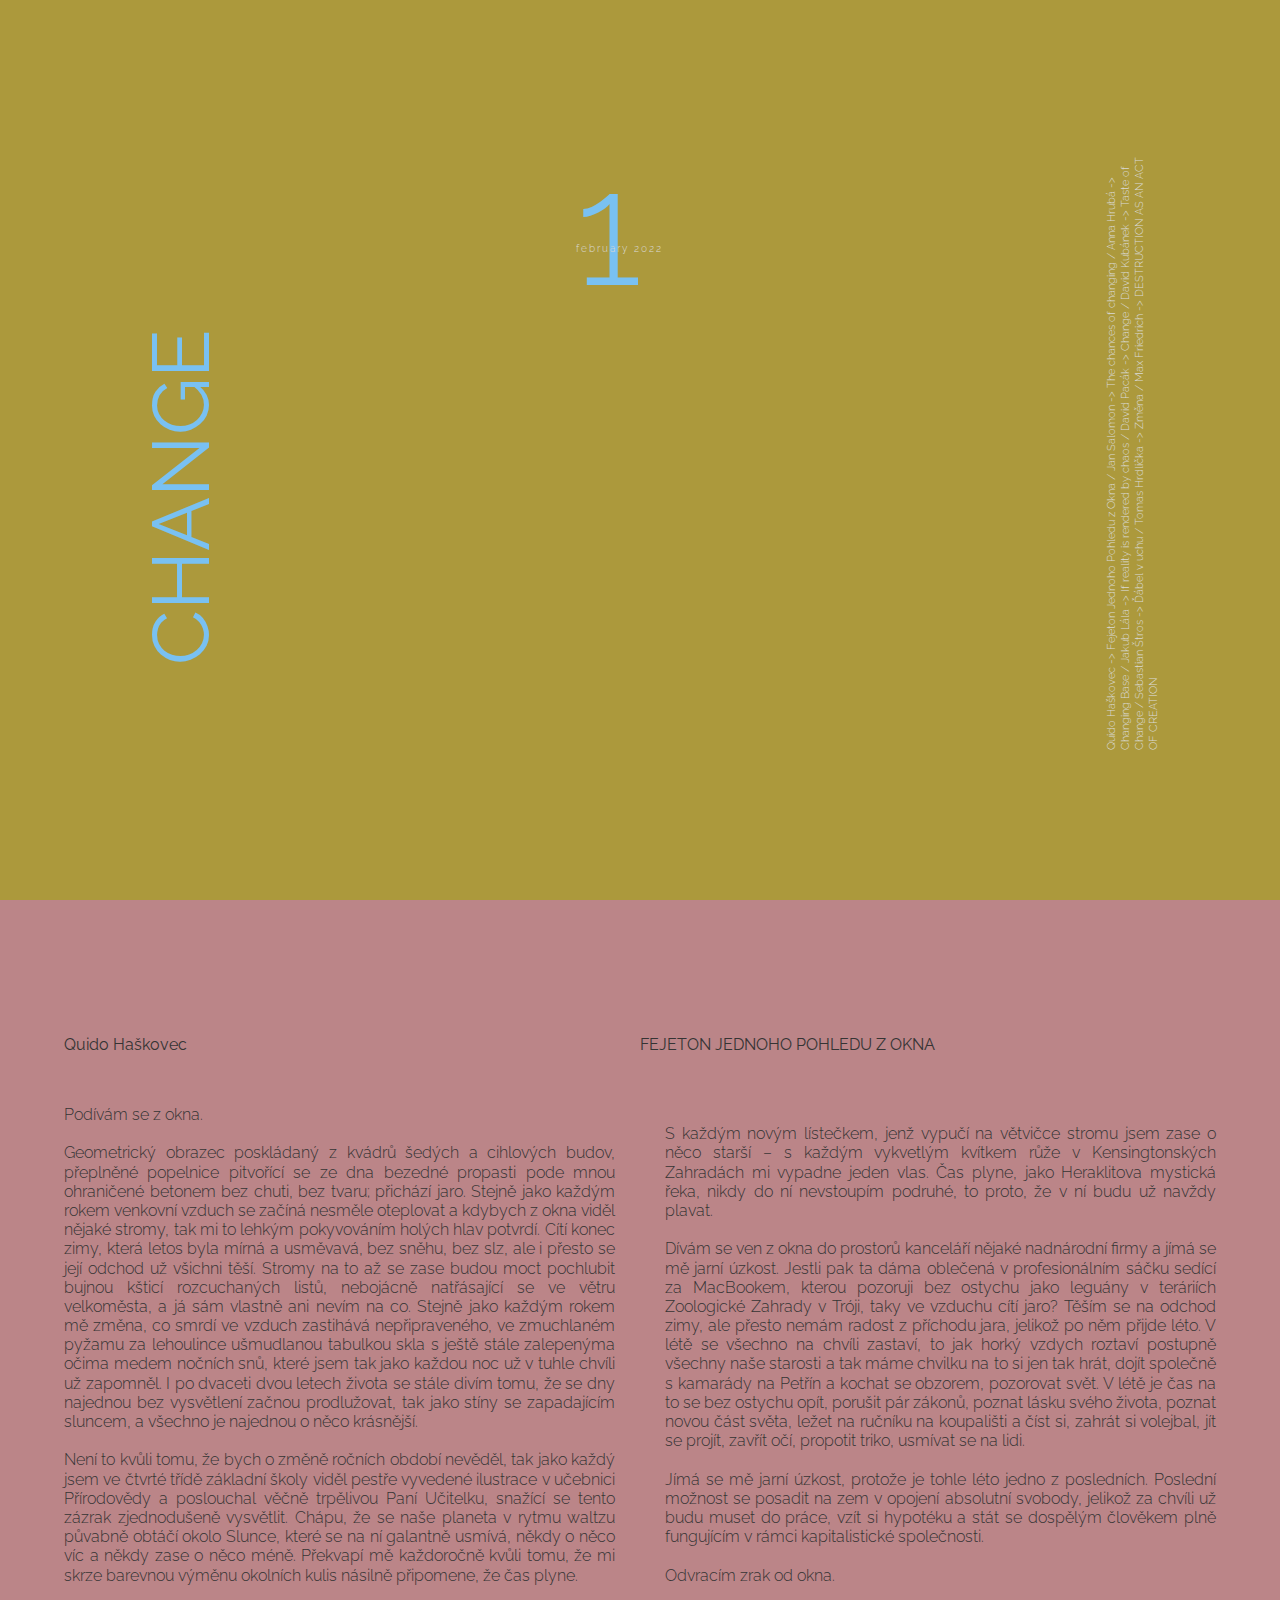
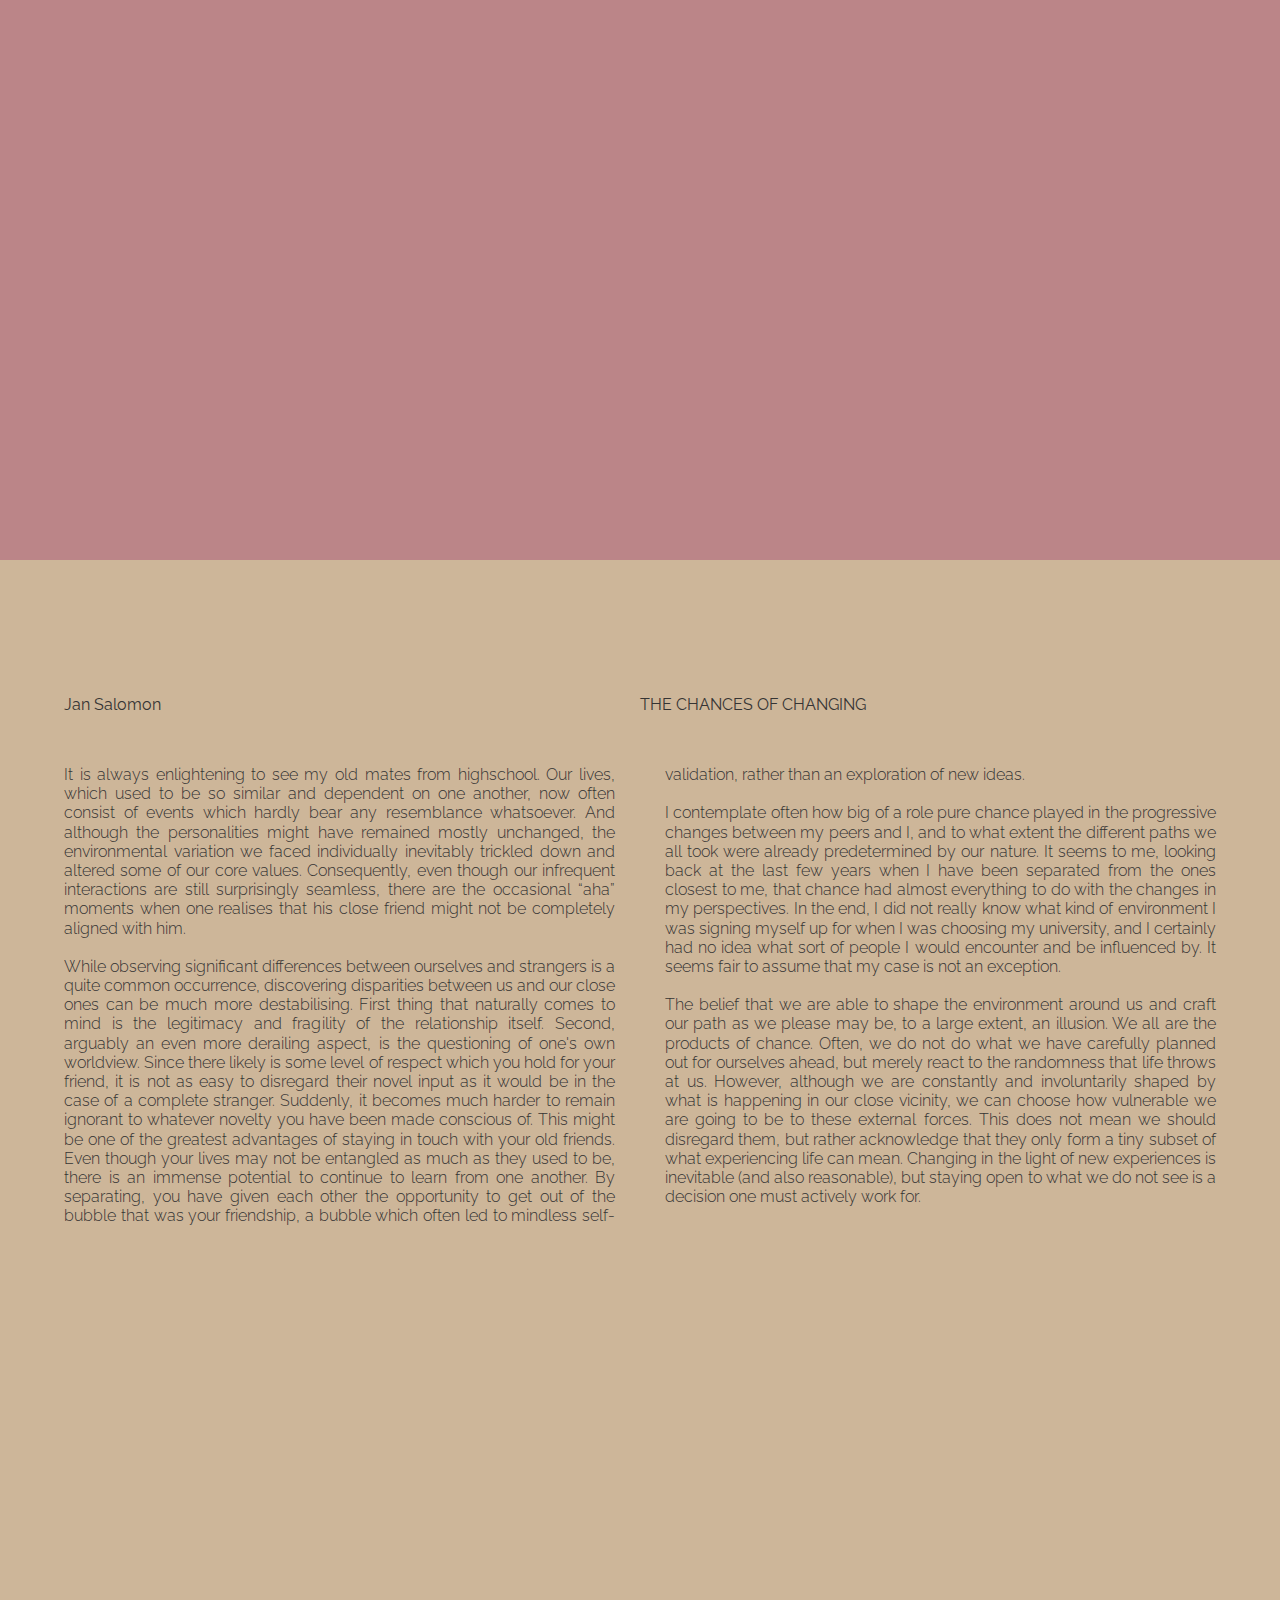
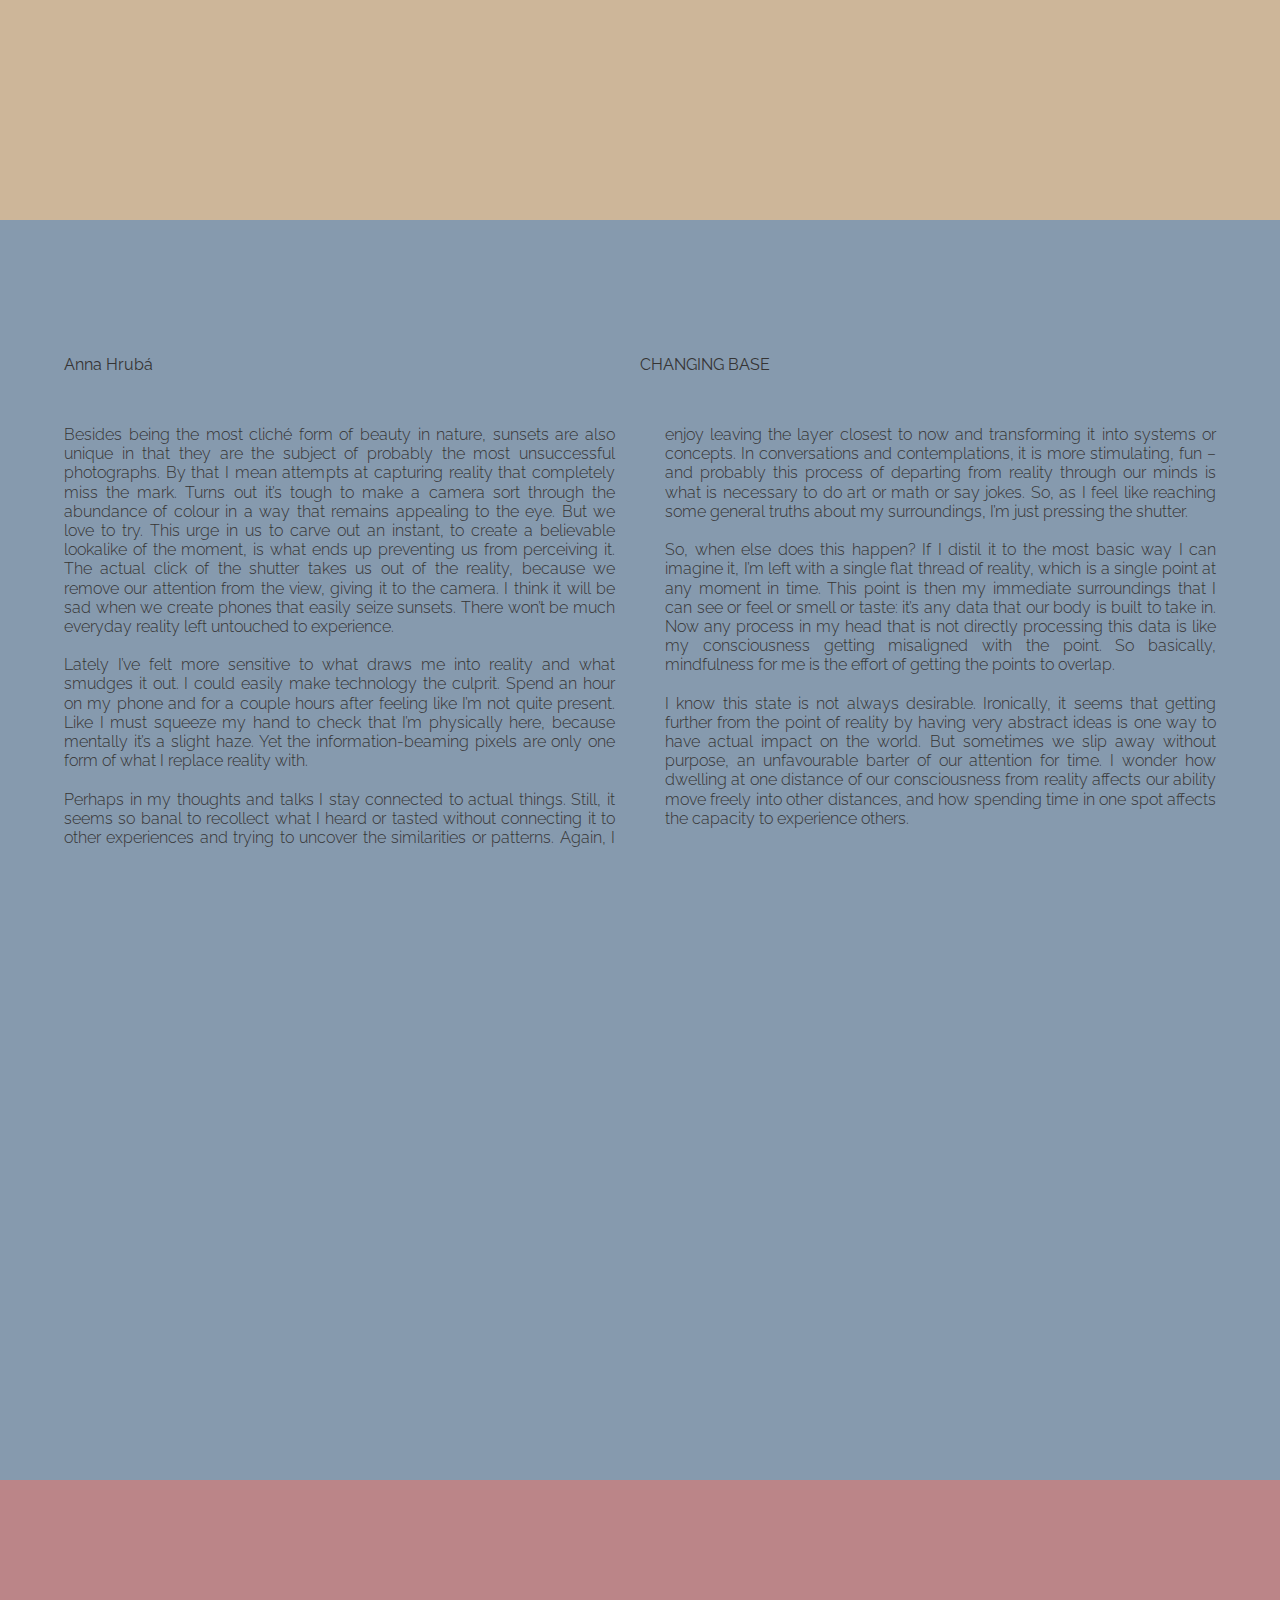
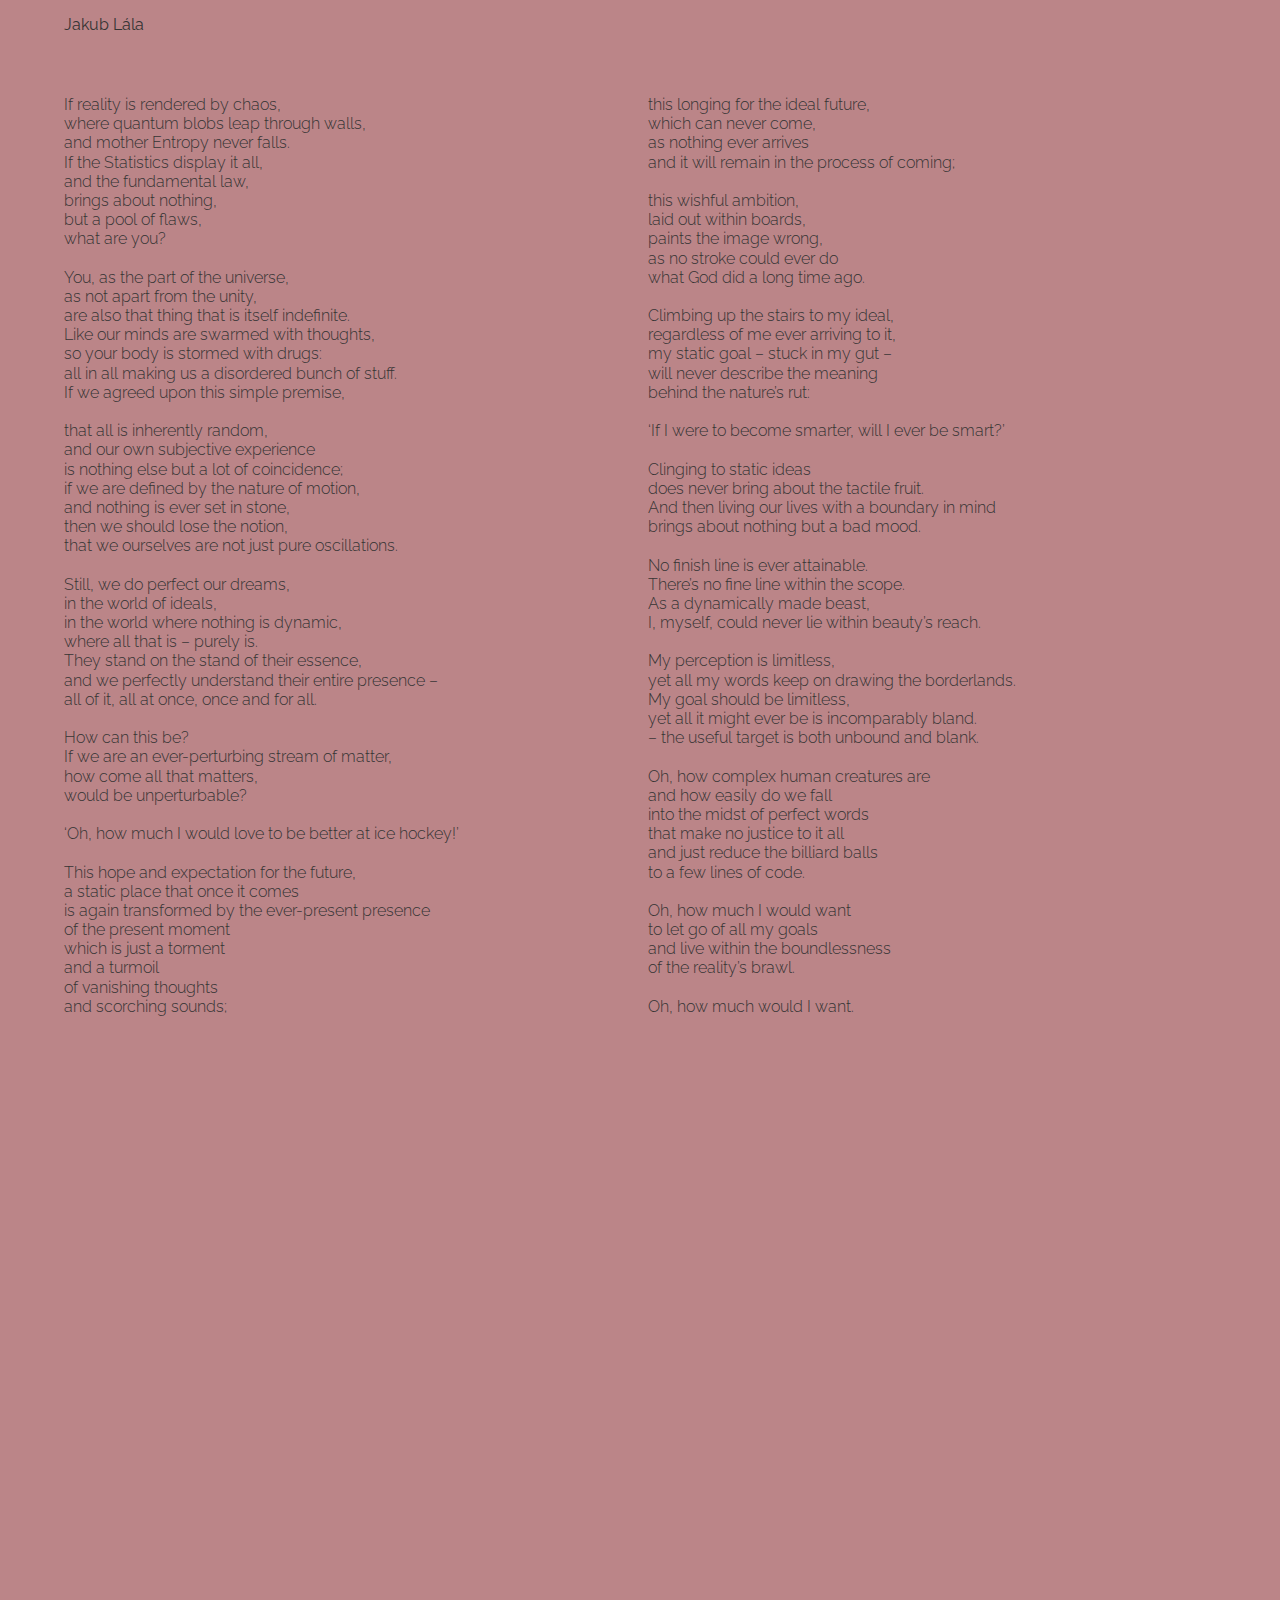
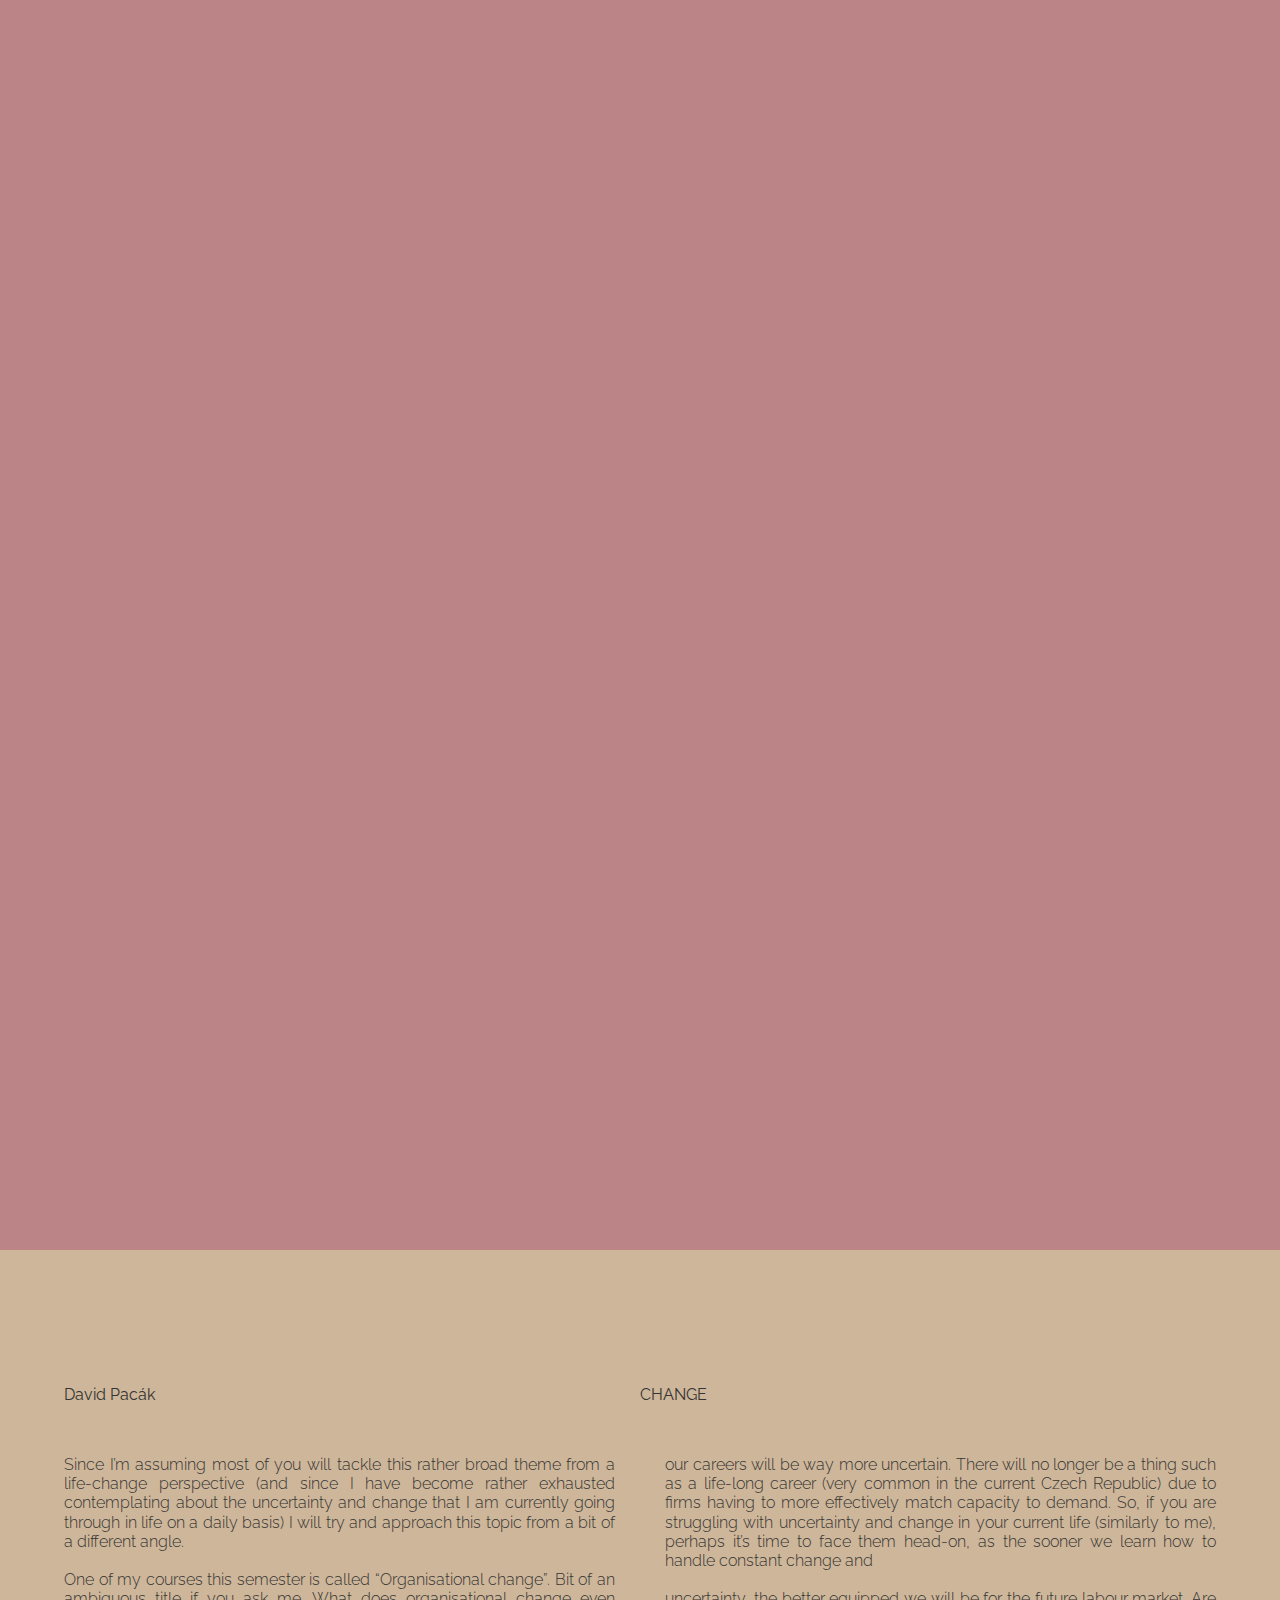
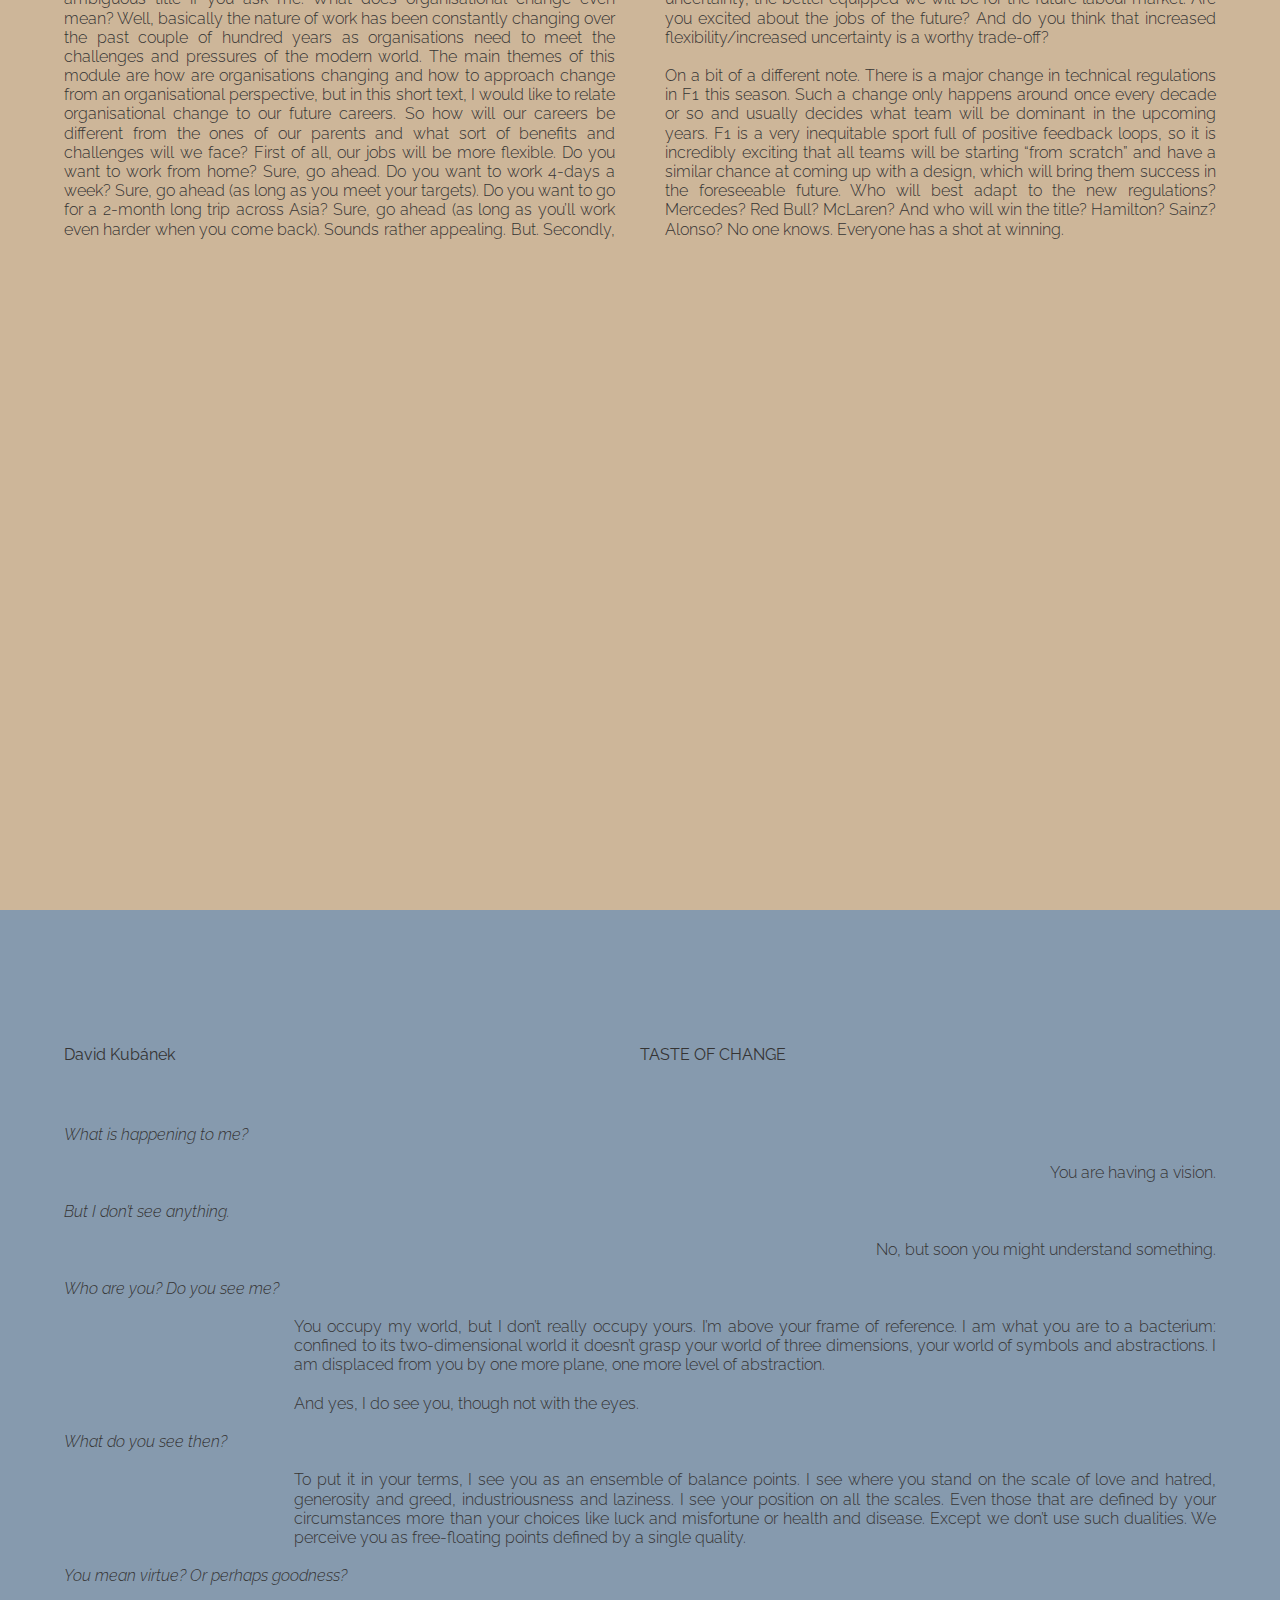
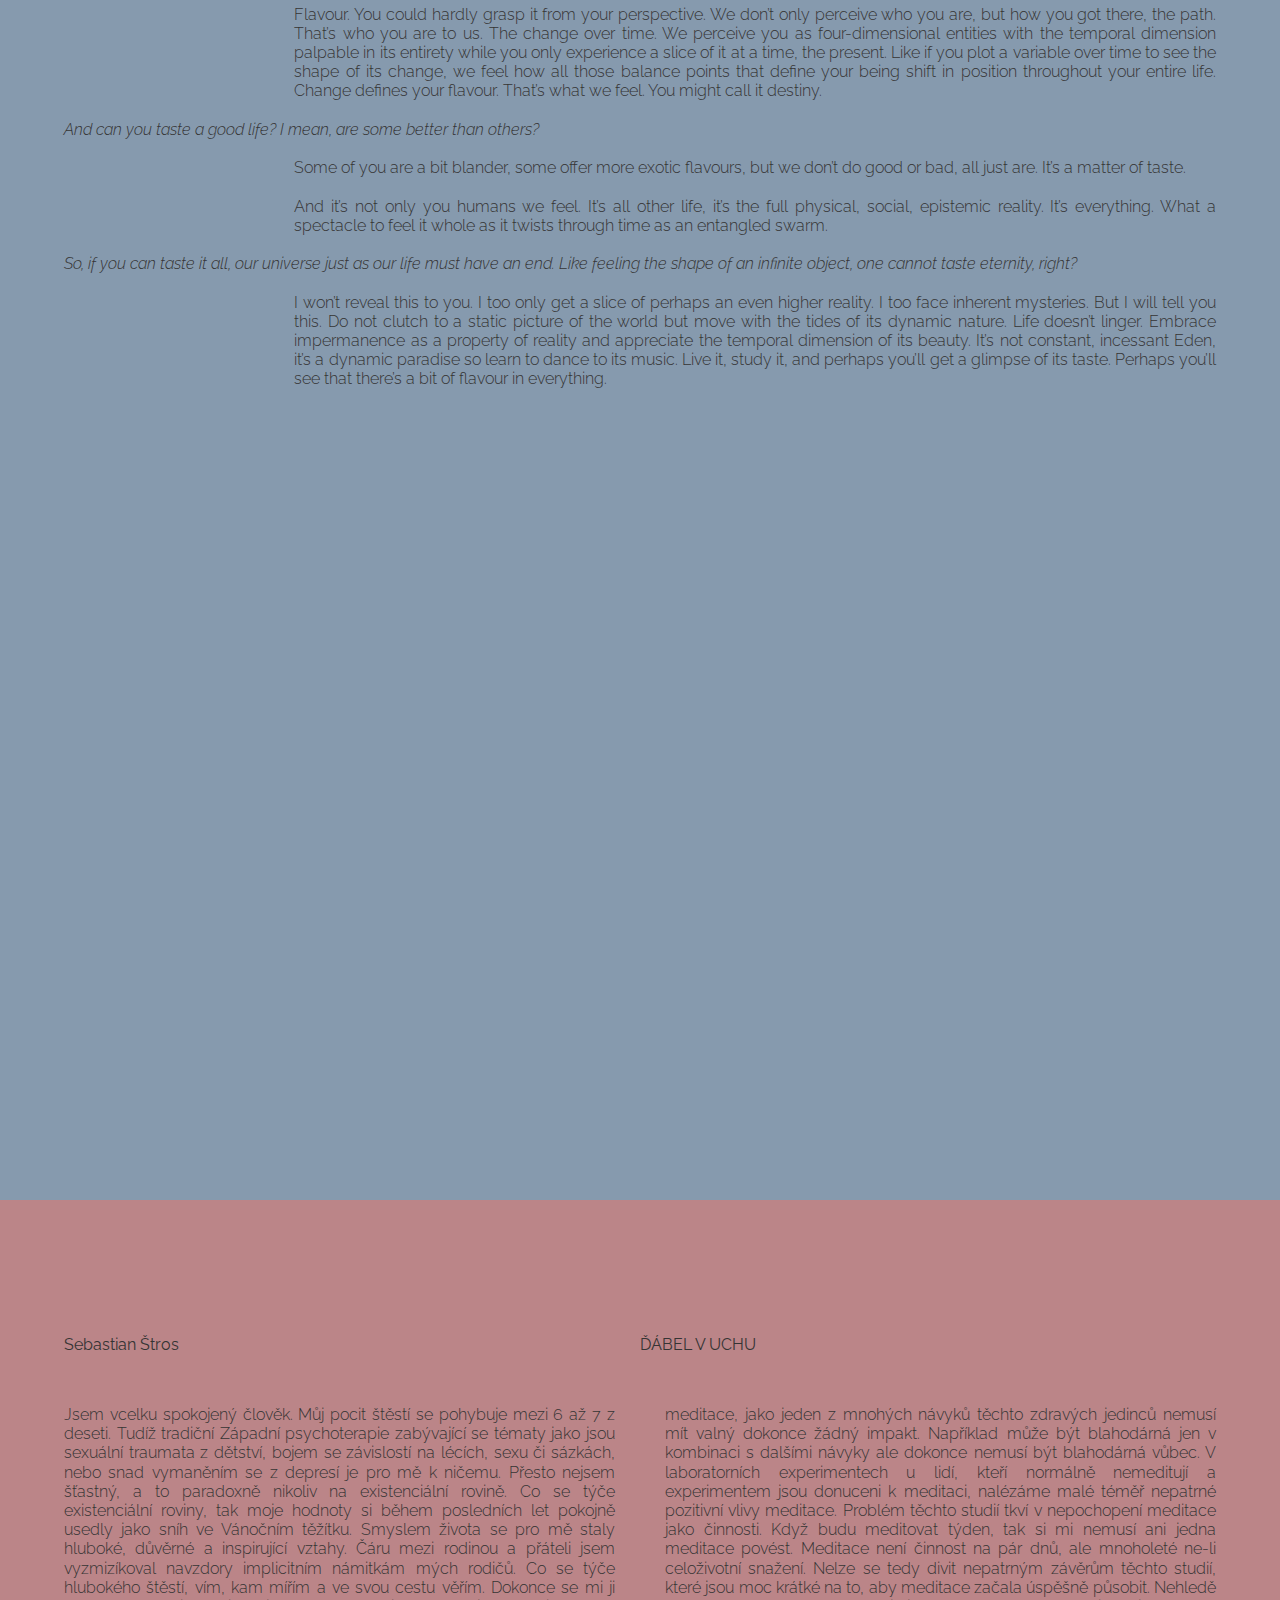
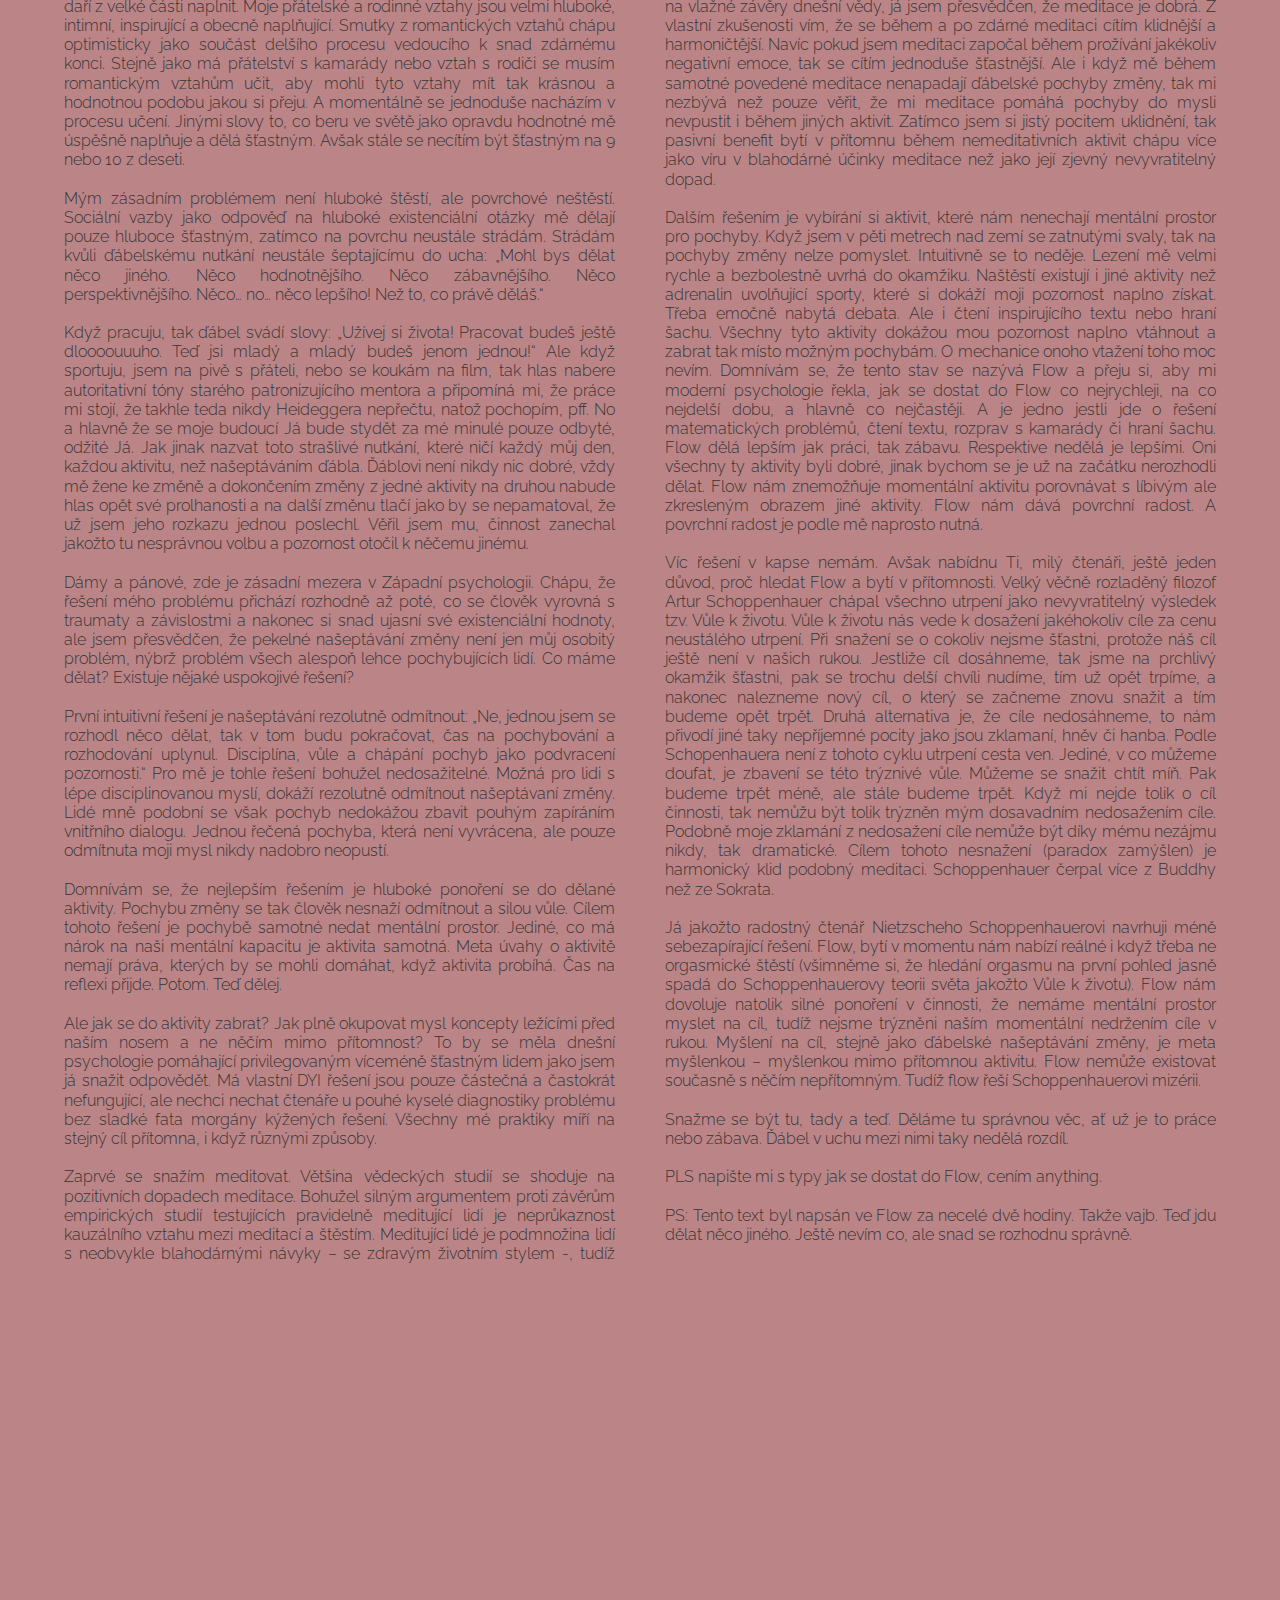
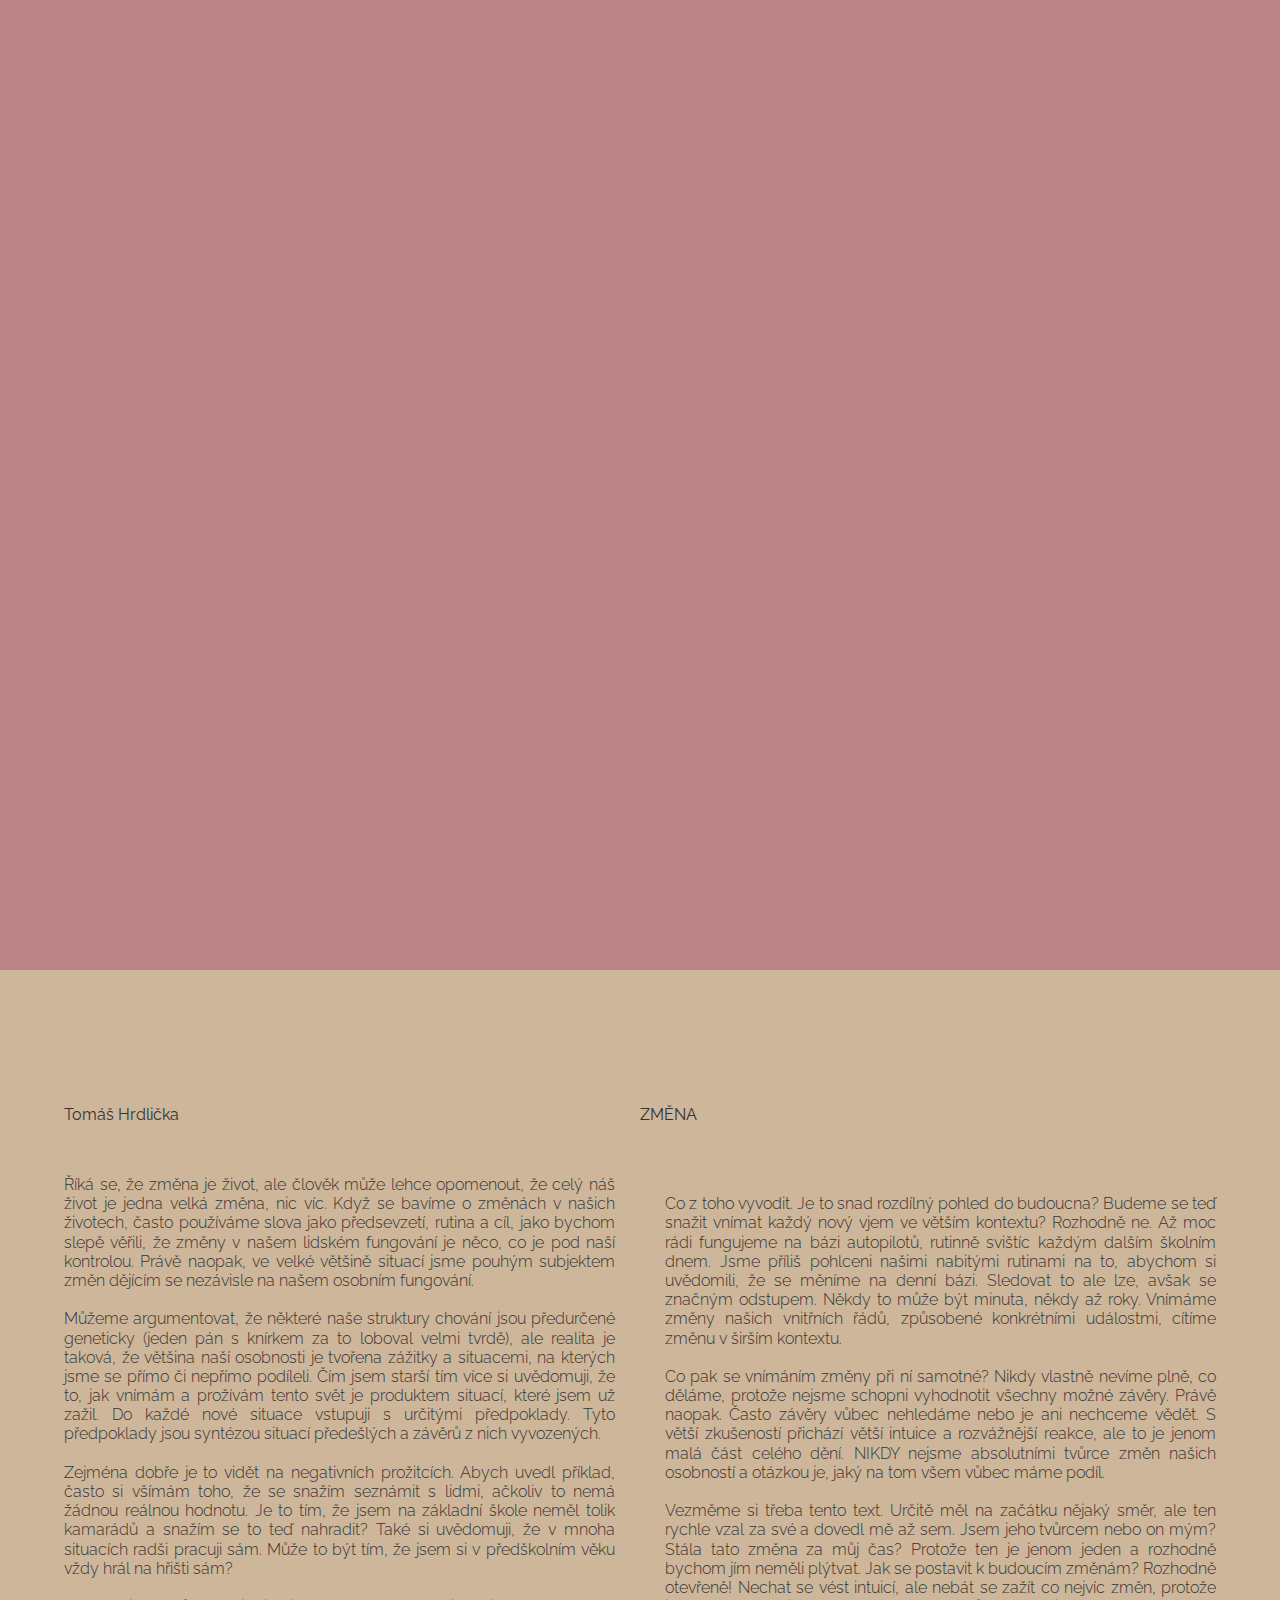
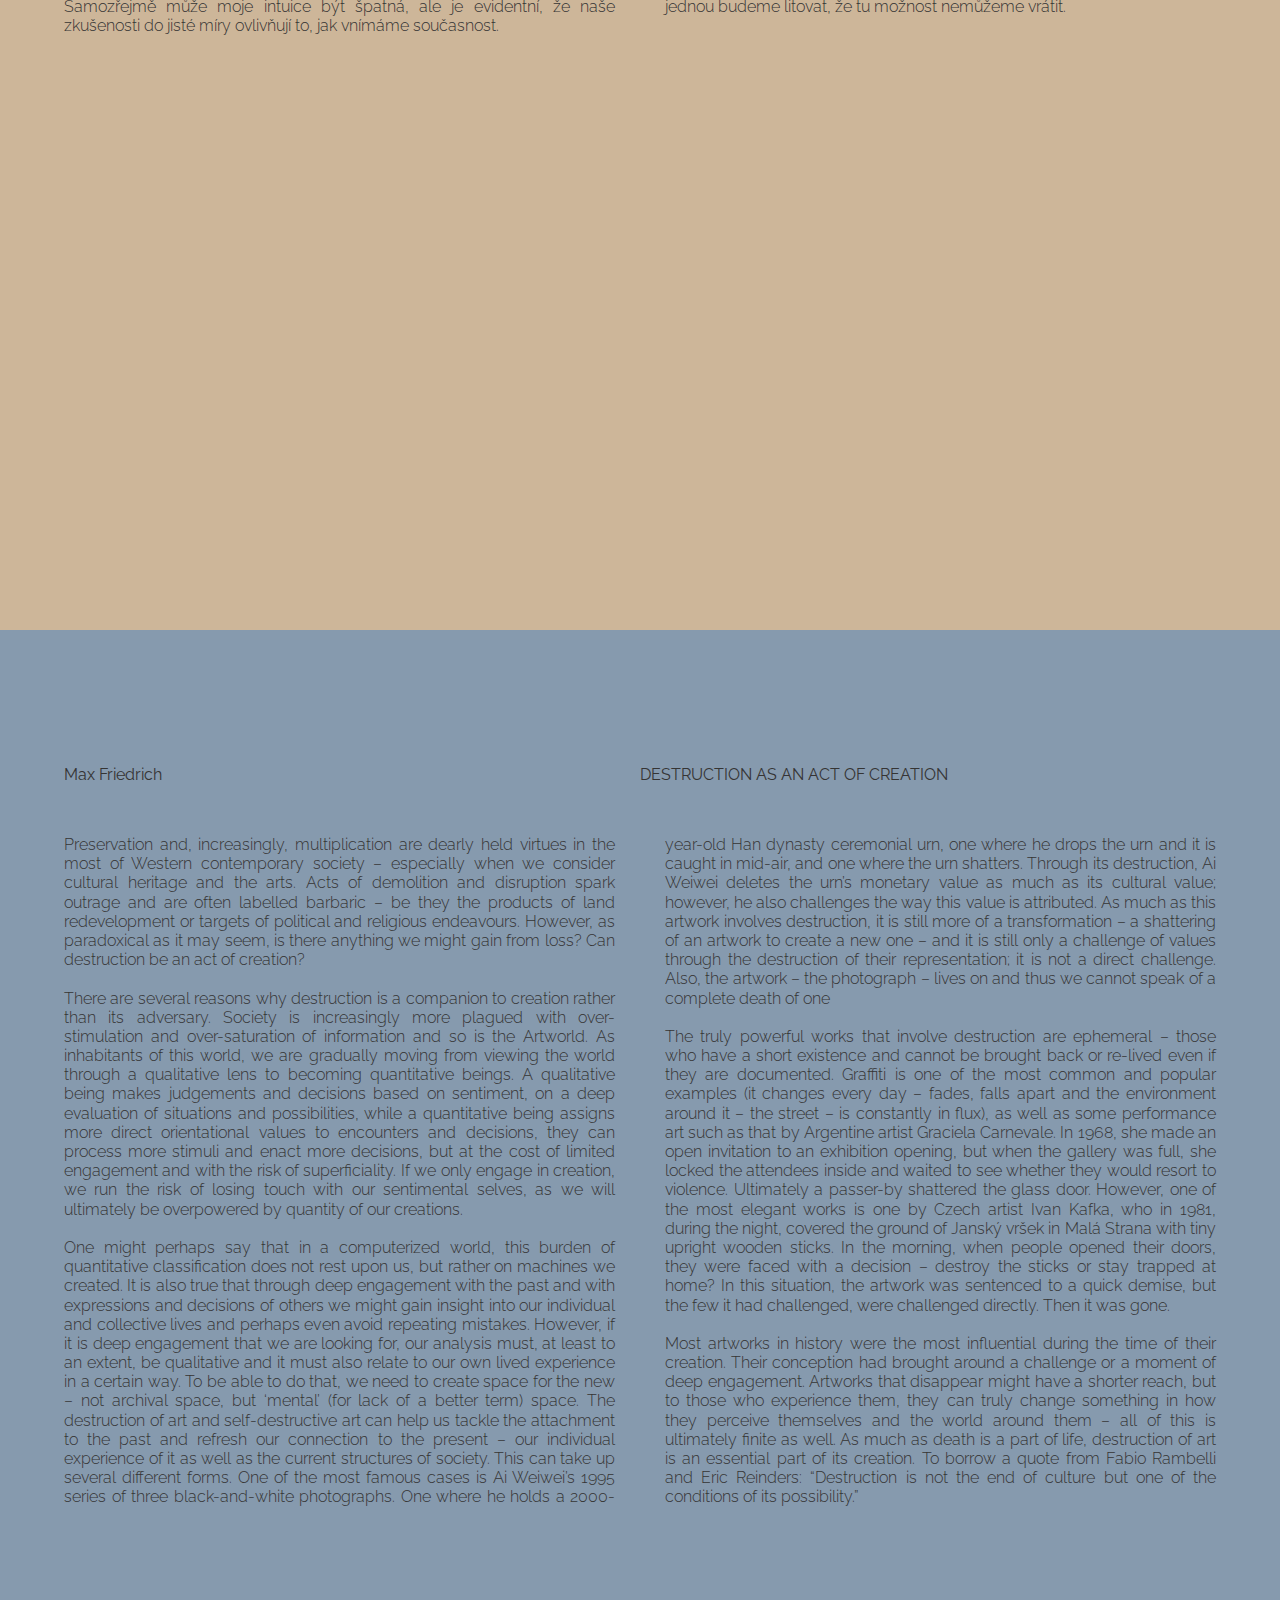
==== commit 06c275c2: "removed double breaks (jakub) and fixed one word" ====
--- a/index.html
+++ b/index.html
@@ -7,8 +7,7 @@
     <meta name="viewport" content="width=device-width, initial-scale=1.0">
     <link rel="preconnect" href="https://fonts.googleapis.com">
     <link rel="preconnect" href="https://fonts.gstatic.com" crossorigin>
-    <link href="https://fonts.googleapis.com/css2?family=Raleway:ital,wght@0,200;0,300;0,400;1,100;1,300&display=swap"
-        rel="stylesheet">
+    <link href="https://fonts.googleapis.com/css2?family=Raleway:ital,wght@0,200;0,300;0,400;1,100;1,300&display=swap" rel="stylesheet">
     <link type="text/css" rel="stylesheet" href="./stripky.css">
     <title>Stripky</title>
 </head>
@@ -208,116 +207,116 @@
             <span class="author">Jakub Lála</span>
 
             <span class="poem">
-                If reality is rendered by chaos, <br><br>
-                where quantum blobs leap through walls,<br><br>
-                and mother Entropy never falls.<br><br>
-                If the Statistics display it all,<br><br>
-                and the fundamental law,<br><br>
-                brings about nothing,<br><br>
-                but a pool of flaws,<br><br>
-                what are you?<br><br>
-                <br><br>
-
-                You, as the part of the universe, <br><br>
-                as not apart from the unity,<br><br>
-                are also that thing that is itself indefinite.<br><br>
-                Like our minds are swarmed with thoughts,<br><br>
-                so your body is stormed with drugs:<br><br>
-                all in all making us a disordered bunch of stuff.<br><br>
-                If we agreed upon this simple premise,<br><br>
-                <br><br>
-
-                that all is inherently random, <br><br>
-                and our own subjective experience <br><br>
-                is nothing else but a lot of coincidence; <br><br>
-                if we are defined by the nature of motion, <br><br>
-                and nothing is ever set in stone, <br><br>
-                then we should lose the notion, <br><br>
-                that we ourselves are not just pure oscillations. <br><br>
-                <br><br>
-
-                Still, we do perfect our dreams,<br><br>
-                in the world of ideals,<br><br>
-                in the world where nothing is dynamic,<br><br>
-                where all that is – purely is.<br><br>
-                They stand on the stand of its essence,<br><br>
-                and we perfectly understand their entire presence –<br><br>
-                all of it, all at once, once and for all.<br><br>
-                <br><br>
-
-                How can this be?<br><br>
-                If we are an ever-perturbing stream of matter,<br><br>
-                how come all that matters,<br><br>
-                would be unperturbable?<br><br>
-                <br><br>
-
-                ‘Oh, how much I would love to be better at ice hockey!’<br><br>
-                <br><br>
-
-                This hope and expectation for the future,<br><br>
-                a static place that once it comes<br><br>
-                is again transformed by the ever-present presence<br><br>
-                of the present moment<br><br>
-                which is just a torment<br><br>
-                and a turmoil<br><br>
-                of vanishing thoughts<br><br>
-                and scorching sounds;<br><br>
-                this longing for the ideal future,<br><br>
-                which can never come,<br><br>
-                as nothing ever arrives<br><br>
-                and it will remain in the process of coming;<br><br>
-                <br><br>
-
-                this wishful ambition,<br><br>
-                laid out within boards,<br><br>
-                paints the image wrong,<br><br>
-                as no stroke could ever do<br><br>
-                what God did a long time ago.<br><br>
-                <br><br>
-
-                Climbing up the stairs to my ideal,<br><br>
-                regardless of me ever arriving to it,<br><br>
-                my static goal – stuck in my gut –<br><br>
-                will never describe the meaning<br><br>
-                behind the nature’s rut:<br><br>
-                <br><br>
-
-                ‘If I were to become smarter, will I ever be smart?’<br><br>
-                <br><br>
-
-                Clinging to static ideas<br><br>
-                does never bring about the tactile fruit.<br><br>
-                And then living our lives with a boundary in mind<br><br>
-                brings about nothing but a bad mood.<br><br>
-                <br><br>
-
-                No finish line is ever attainable.<br><br>
-                There’s no fine line within the scope.<br><br>
-                As a dynamically made beast,<br><br>
-                I, myself, could never lie within beauty’s reach.<br><br>
-                <br><br>
-
-                My perception is limitless,<br><br>
-                yet all my words keep on drawing the borderlands.<br><br>
-                My goal should be limitless,<br><br>
-                yet all it might ever be is incomparably bland.<br><br>
-                – the useful target is both unbound and blank.<br><br>
-                <br><br>
-                Oh, how complex human creatures are<br><br>
-                and how easily do we fall<br><br>
-                into the midst of perfect words<br><br>
-                that make no justice to it all<br><br>
-                and just reduce the billiard balls<br><br>
-                to a few lines of code.<br><br>
-                <br><br>
-
-                Oh, how much I would want<br><br>
-                to let go of all my goals<br><br>
-                and live within the boundlessness<br><br>
-                of the reality’s brawl.<br><br>
-                <br><br>
+                If reality is rendered by chaos, <br>
+                where quantum blobs leap through walls, <br>
+                and mother Entropy never falls. <br>
+                If the Statistics display it all, <br>
+                and the fundamental law, <br>
+                brings about nothing, <br>
+                but a pool of flaws, <br>
+                what are you? <br>
+                 <br>
+
+                You, as the part of the universe,  <br>
+                as not apart from the unity, <br>
+                are also that thing that is itself indefinite. <br>
+                Like our minds are swarmed with thoughts, <br>
+                so your body is stormed with drugs: <br>
+                all in all making us a disordered bunch of stuff. <br>
+                If we agreed upon this simple premise, <br>
+                 <br>
+
+                that all is inherently random,  <br>
+                and our own subjective experience  <br>
+                is nothing else but a lot of coincidence;  <br>
+                if we are defined by the nature of motion,  <br>
+                and nothing is ever set in stone,  <br>
+                then we should lose the notion,  <br>
+                that we ourselves are not just pure oscillations.  <br>
+                 <br>
+
+                Still, we do perfect our dreams, <br>
+                in the world of ideals, <br>
+                in the world where nothing is dynamic, <br>
+                where all that is – purely is. <br>
+                They stand on the stand of their essence, <br>
+                and we perfectly understand their entire presence – <br>
+                all of it, all at once, once and for all. <br>
+                 <br>
+
+                How can this be? <br>
+                If we are an ever-perturbing stream of matter, <br>
+                how come all that matters, <br>
+                would be unperturbable? <br>
+                 <br>
+
+                ‘Oh, how much I would love to be better at ice hockey!’ <br>
+                 <br>
+
+                This hope and expectation for the future, <br>
+                a static place that once it comes <br>
+                is again transformed by the ever-present presence <br>
+                of the present moment <br>
+                which is just a torment <br>
+                and a turmoil <br>
+                of vanishing thoughts <br>
+                and scorching sounds; <br>
+                this longing for the ideal future, <br>
+                which can never come, <br>
+                as nothing ever arrives <br>
+                and it will remain in the process of coming; <br>
+                 <br>
+
+                this wishful ambition, <br>
+                laid out within boards, <br>
+                paints the image wrong, <br>
+                as no stroke could ever do <br>
+                what God did a long time ago. <br>
+                 <br>
+
+                Climbing up the stairs to my ideal, <br>
+                regardless of me ever arriving to it, <br>
+                my static goal – stuck in my gut – <br>
+                will never describe the meaning <br>
+                behind the nature’s rut: <br>
+                 <br>
+
+                ‘If I were to become smarter, will I ever be smart?’ <br>
+                 <br>
+
+                Clinging to static ideas <br>
+                does never bring about the tactile fruit. <br>
+                And then living our lives with a boundary in mind <br>
+                brings about nothing but a bad mood. <br>
+                 <br>
+
+                No finish line is ever attainable. <br>
+                There’s no fine line within the scope. <br>
+                As a dynamically made beast, <br>
+                I, myself, could never lie within beauty’s reach. <br>
+                 <br>
+
+                My perception is limitless, <br>
+                yet all my words keep on drawing the borderlands. <br>
+                My goal should be limitless, <br>
+                yet all it might ever be is incomparably bland. <br>
+                – the useful target is both unbound and blank. <br>
+                 <br>
+                Oh, how complex human creatures are <br>
+                and how easily do we fall <br>
+                into the midst of perfect words <br>
+                that make no justice to it all <br>
+                and just reduce the billiard balls <br>
+                to a few lines of code. <br>
+                 <br>
+
+                Oh, how much I would want <br>
+                to let go of all my goals <br>
+                and live within the boundlessness <br>
+                of the reality’s brawl. <br>
+                 <br>
                 
-                Oh, how much would I want.<br><br>
+                Oh, how much would I want. <br>
             </span>
         </section>
         <section class="five">
@@ -377,44 +376,44 @@
             <span class="title">Taste of Change</span>
             <span class="dialogue">
                 <span class="dialogue-left">What is happening to me?</span> <br> <br>
-                <span class="dialogue-right">You are having a vision.</span> <br> <br>
-                <span class="dialogue-left">But I don’t see anything.</span> <br> <br>
-                <span class="dialogue-right">No, but soon you might understand something.<br> <br></span> <br> <br>
-                <span class="dialogue-left">Who are you? Do you see me?</span> <br> <br>
-                <span class="dialogue-right">
+            <span class="dialogue-right">You are having a vision.</span> <br> <br>
+            <span class="dialogue-left">But I don’t see anything.</span> <br> <br>
+            <span class="dialogue-right">No, but soon you might understand something.<br> <br></span> <br> <br>
+            <span class="dialogue-left">Who are you? Do you see me?</span> <br> <br>
+            <span class="dialogue-right">
                     You occupy my world, but I don’t really occupy yours. I’m above your frame of reference. I am what you are to a
                     bacterium: confined to its two-dimensional world it doesn’t grasp your world of three dimensions, your world of symbols
                     and abstractions. I am displaced from you by one more plane, one more level of abstraction.
                     <br><br>
                     And yes, I do see you, though not with the eyes. <br> <br>
                 </span>
-                <span class="dialogue-left">What do you see then?</span><br> <br>
-                <span class="dialogue-right">
+            <span class="dialogue-left">What do you see then?</span><br> <br>
+            <span class="dialogue-right">
                     To put it in your terms, I see you as an ensemble of balance points. I see where you stand on the scale of love and
                     hatred, generosity and greed, industriousness and laziness. I see your position on all the scales. Even those that are
                     defined by your circumstances more than your choices like luck and misfortune or health and disease. Except we don’t use
                     such dualities. We perceive you as free-floating points defined by a single quality. <br> <br>
                 </span> <br> <br>
-                <span class="dialogue-left">You mean virtue? Or perhaps goodness?</span><br> <br>
-                <span class="dialogue-right">
+            <span class="dialogue-left">You mean virtue? Or perhaps goodness?</span><br> <br>
+            <span class="dialogue-right">
                     Flavour. You could hardly grasp it from your perspective. We don’t only perceive who you are, but how you got there, the
                     path. That’s who you are to us. The change over time. We perceive you as four-dimensional entities with the temporal
                     dimension palpable in its entirety while you only experience a slice of it at a time, the present. Like if you plot a
                     variable over time to see the shape of its change, we feel how all those balance points that define your being shift in
                     position throughout your entire life. Change defines your flavour. That’s what we feel. You might call it destiny. <br> <br>
                 </span><br> <br>
-                <span class="dialogue-left">And can you taste a good life? I mean, are some better than others? </span><br> <br>
-                <span class="dialogue-right">
+            <span class="dialogue-left">And can you taste a good life? I mean, are some better than others? </span><br> <br>
+            <span class="dialogue-right">
                     Some of you are a bit blander, some offer more exotic flavours, but we don’t do good or bad, all just are. It’s a matter
                     of taste. <br> <br>
                     And it’s not only you humans we feel. It’s all other life, it’s the full physical, social, epistemic reality. It’s
                     everything. What a spectacle to feel it whole as it twists through time as an entangled swarm. <br> <br>
                 </span><br> <br>
-                <span class="dialogue-left">
+            <span class="dialogue-left">
                     So, if you can taste it all, our universe just as our life must have an end. Like feeling the shape of an infinite
                     object, one cannot taste eternity, right?
                 </span><br> <br>
-                <span class="dialogue-right">
+            <span class="dialogue-right">
                         I won’t reveal this to you. I too only get a slice of perhaps an even higher reality. I too face inherent mysteries. But
                     I will tell you this. Do not clutch to a static picture of the world but move with the tides of its dynamic nature. Life
                     doesn’t linger. Embrace impermanence as a property of reality and appreciate the temporal dimension of its beauty. It’s
@@ -633,4 +632,4 @@
     </div>
 </body>
 
-</html>
+</html>